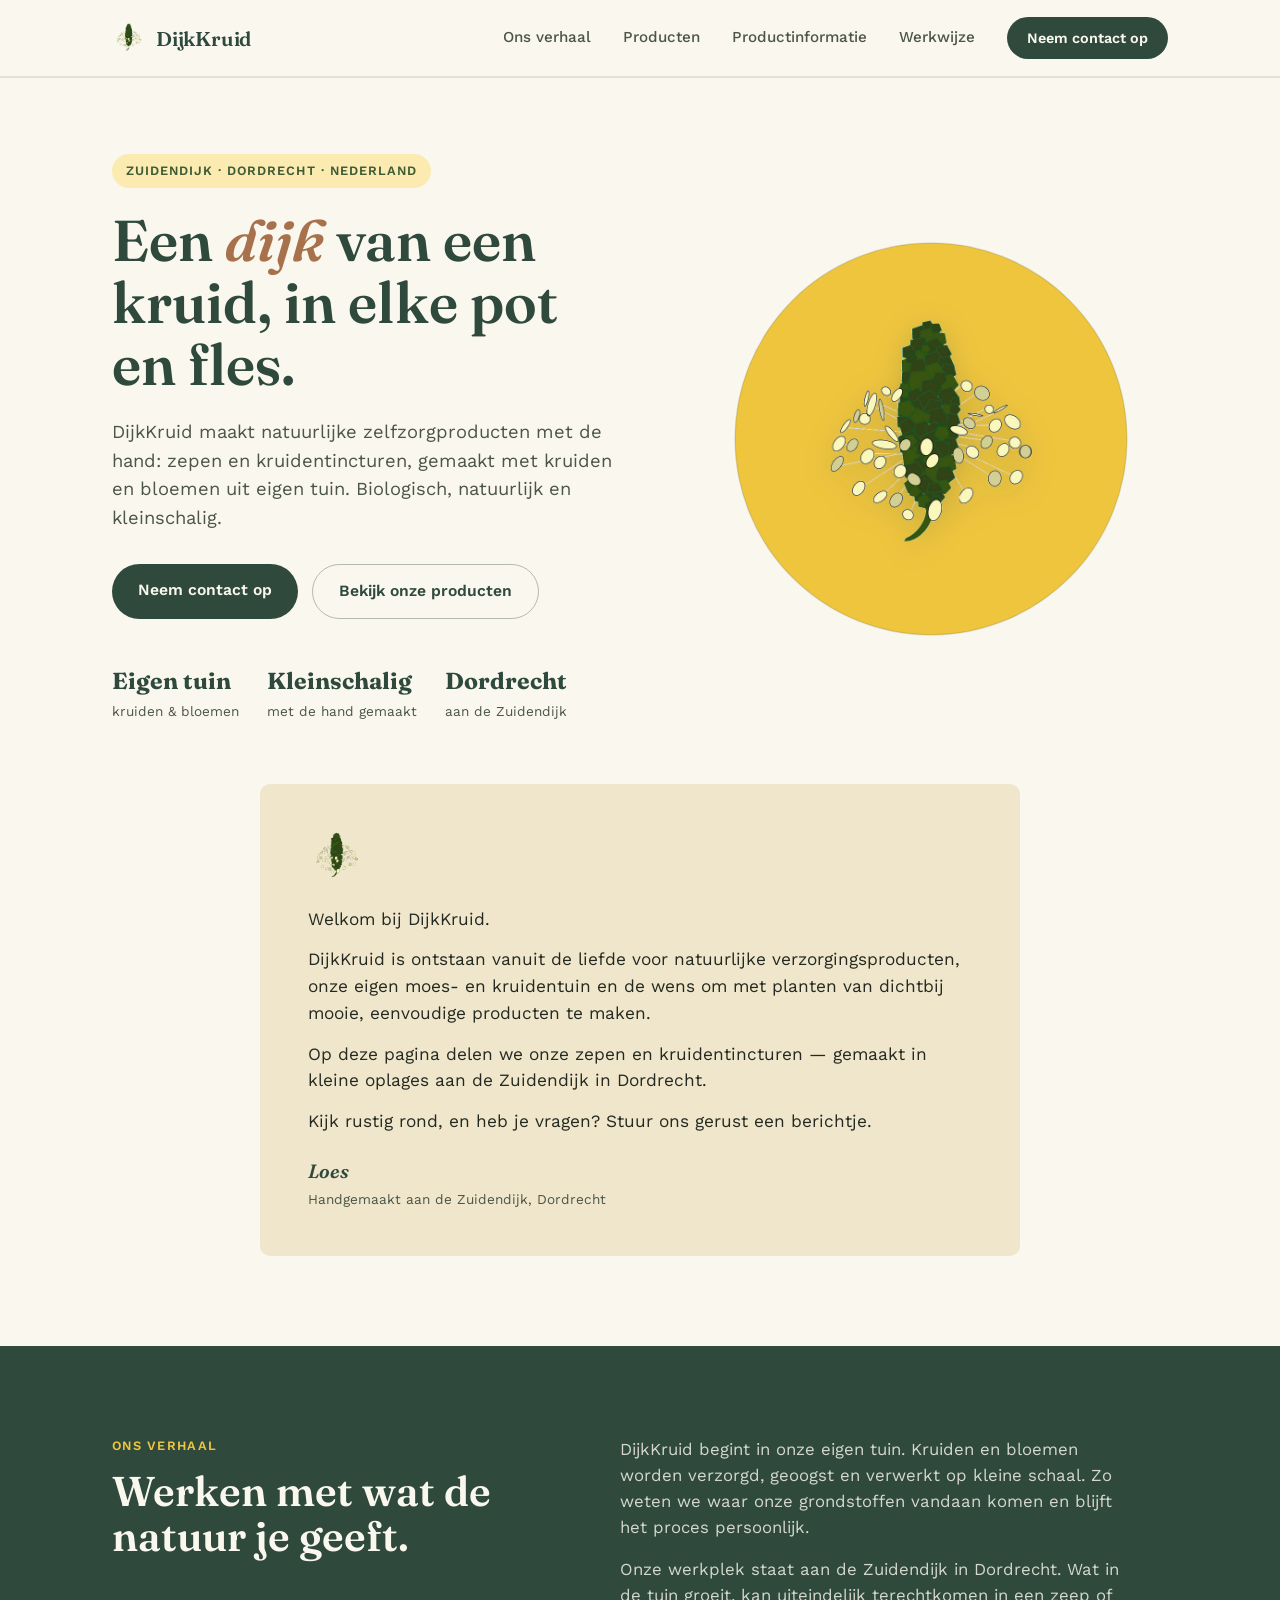
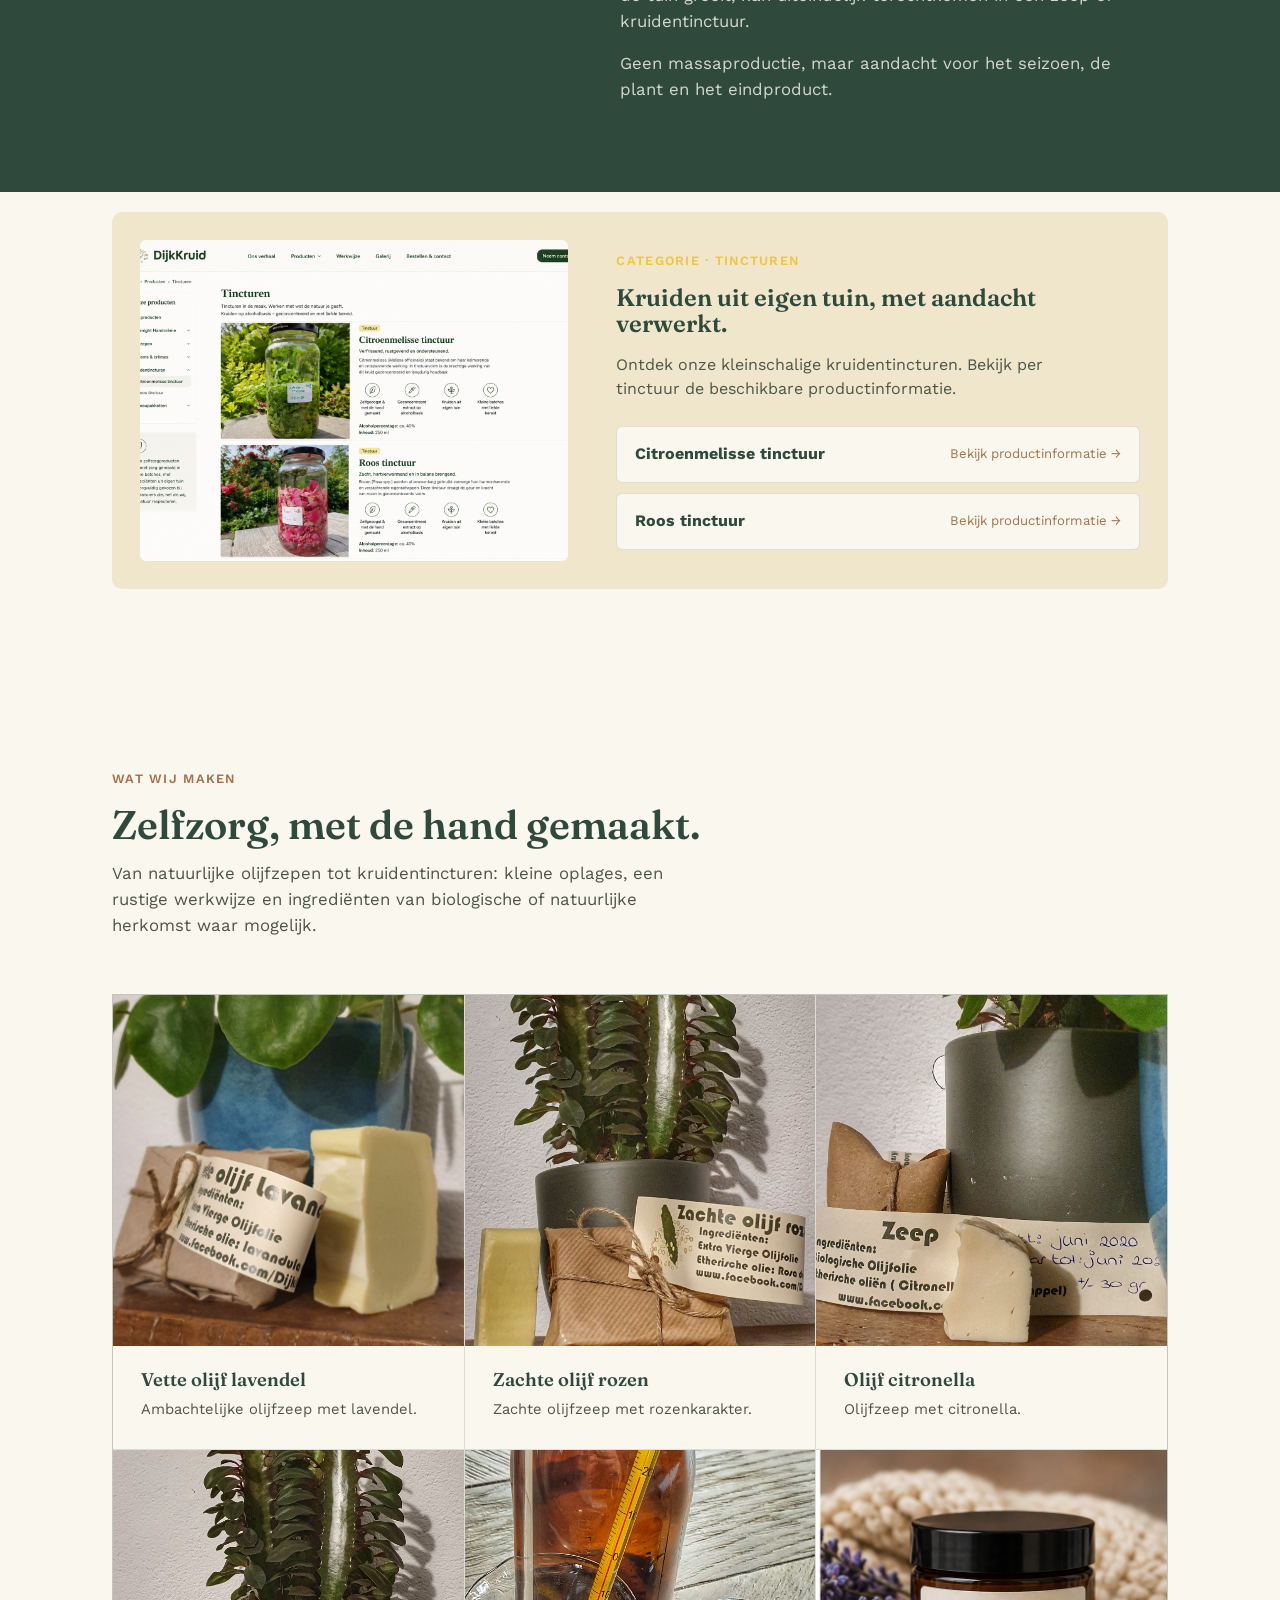
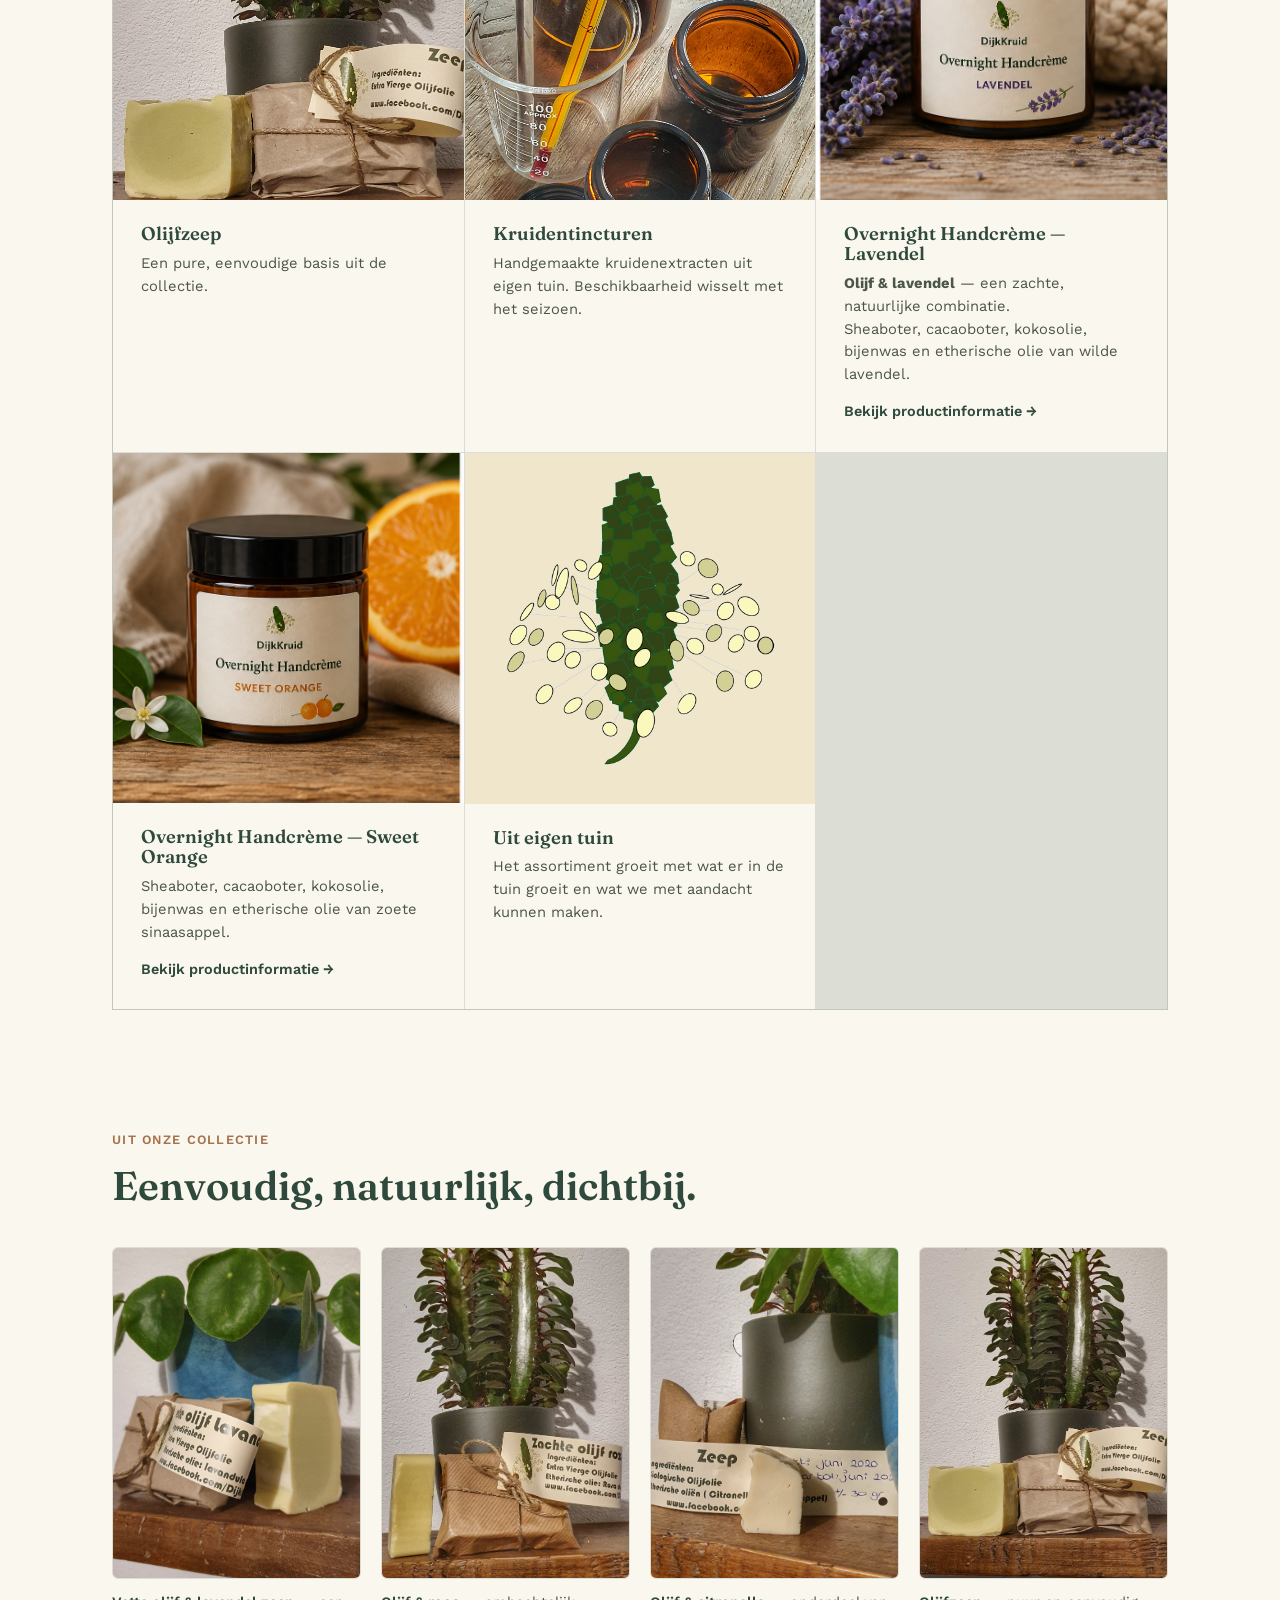
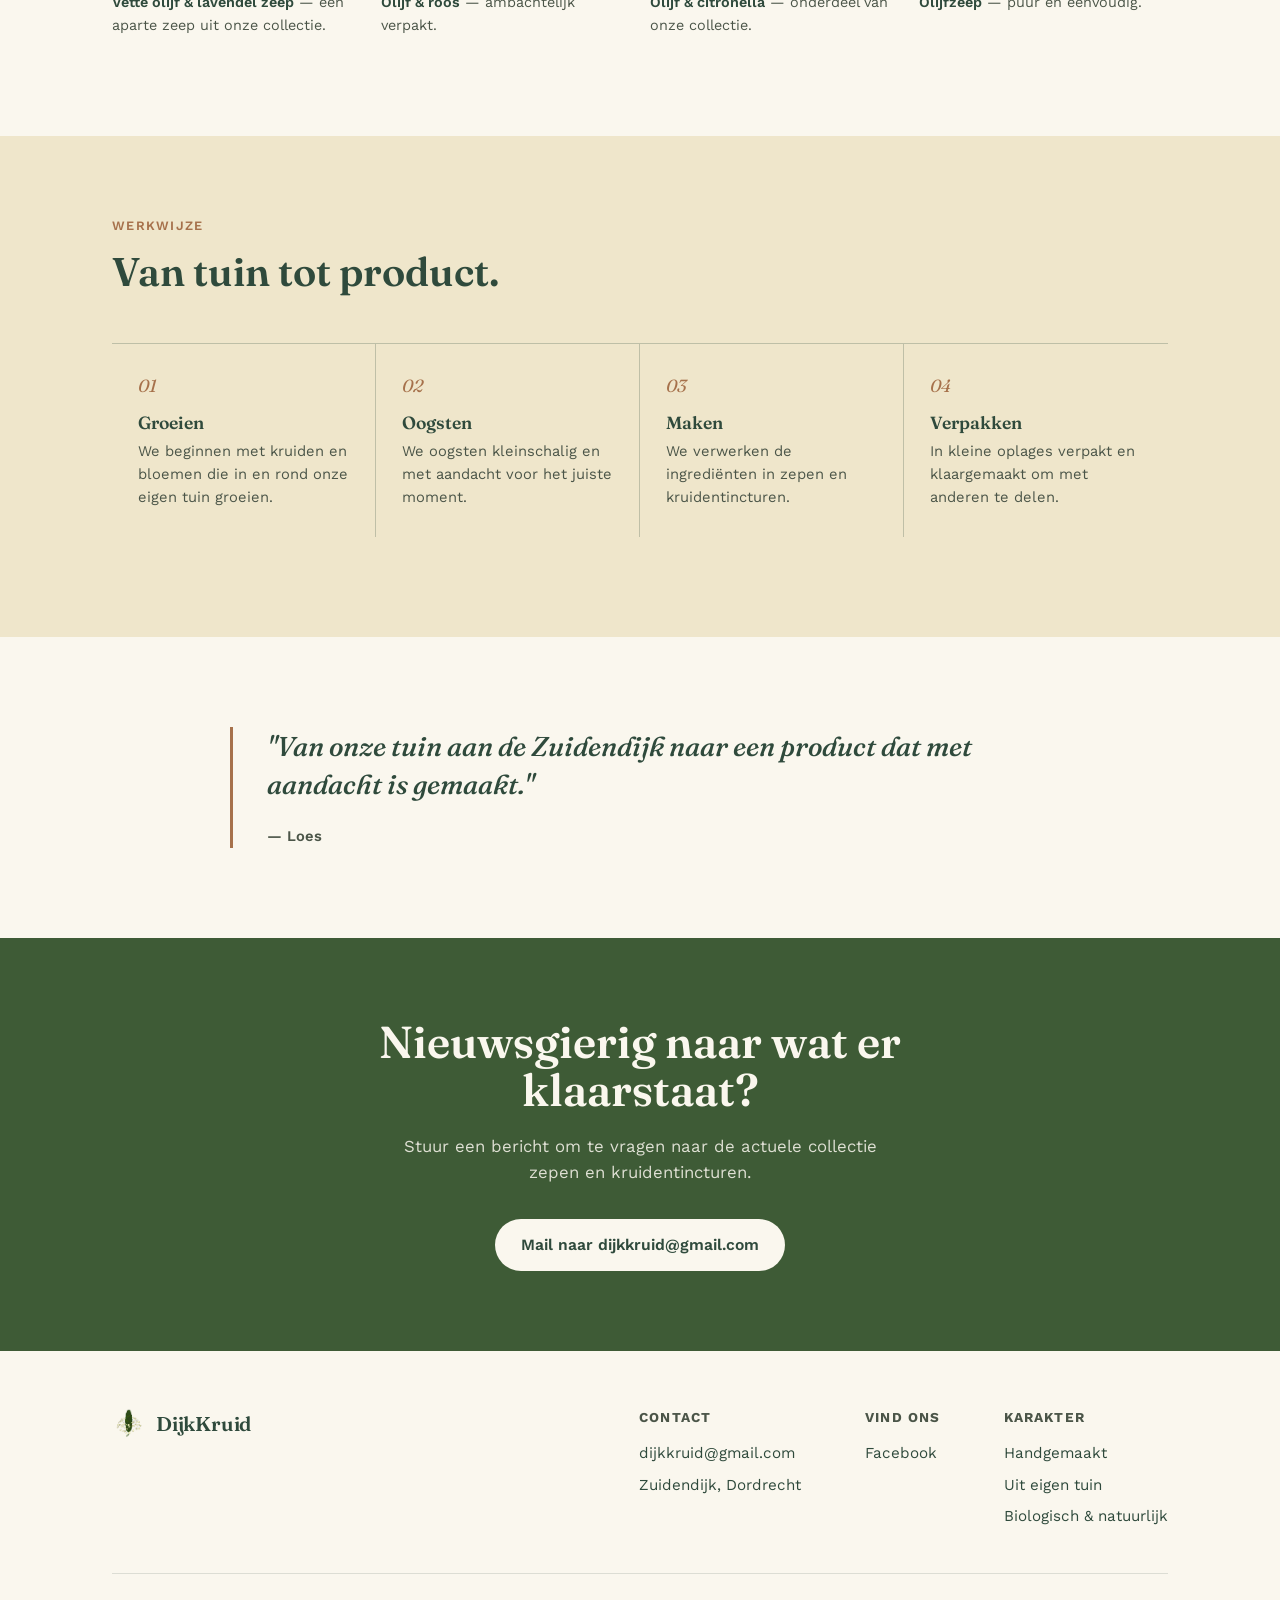
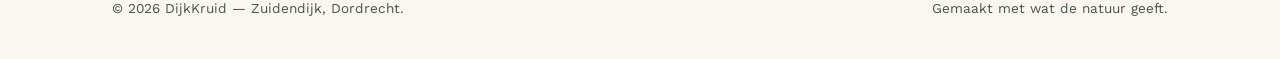
==== index.html @ 6d2094ec "Add files via upload" ====
<!DOCTYPE html>
<html lang="nl">
<head>
<meta charset="UTF-8">
<meta name="viewport" content="width=device-width, initial-scale=1.0">
<meta name="description" content="DijkKruid — handgemaakte natuurlijke zelfzorgproducten uit eigen tuin aan de Zuidendijk in Dordrecht.">
<title>DijkKruid — Handgemaakte natuurlijke zelfzorgproducten</title>
<link rel="preconnect" href="https://fonts.googleapis.com">
<link rel="preconnect" href="https://fonts.gstatic.com" crossorigin>
<link href="https://fonts.googleapis.com/css2?family=Fraunces:ital,opsz,wght@0,9..144,400;0,9..144,600;1,9..144,500;1,9..144,600&family=Work+Sans:wght@400;500;600;700&display=swap" rel="stylesheet">
<style>
:root{--linen:#FAF7EE;--dike:#2F4A3C;--leaf:#6B8552;--leaf-dark:#3E5B36;--clay:#A6714B;--straw:#EFE6CB;--sun:#EFC53E;--sun-soft:#FBEBB0;--ink:#232920;--ink-soft:#4B5548;}
*{box-sizing:border-box;margin:0;padding:0}html{scroll-behavior:smooth}body{background:var(--linen);color:var(--ink);font-family:'Work Sans',sans-serif;line-height:1.55;overflow-x:hidden}
h1,h2,h3,.display{font-family:'Fraunces',serif;font-weight:600;color:var(--dike);line-height:1.08}a{color:inherit}img{display:block;max-width:100%}
.wrap{max-width:1120px;margin:0 auto;padding:0 32px}@media(max-width:640px){.wrap{padding:0 20px}}
header{position:sticky;top:0;z-index:50;background:rgba(250,247,238,.92);backdrop-filter:blur(8px);border-bottom:1px solid rgba(47,74,60,.12)}
nav.wrap{display:flex;align-items:center;justify-content:space-between;height:76px}
.logo{font-family:'Fraunces',serif;font-weight:600;font-size:1.25rem;color:var(--dike);letter-spacing:-.01em;display:flex;align-items:center;gap:10px;text-decoration:none}
.logo img{width:34px;height:34px;object-fit:contain}.nav-links{display:flex;align-items:center;gap:32px}.nav-links ul{list-style:none;display:flex;gap:32px;font-size:.95rem;font-weight:500}.nav-links ul a{text-decoration:none;color:var(--ink-soft)}.nav-links ul a:hover{color:var(--dike)}
.nav-cta{background:var(--dike);color:var(--linen);padding:10px 20px;border-radius:100px;font-size:.9rem;font-weight:600;text-decoration:none;white-space:nowrap}
.menu-btn{display:none;background:none;border:none;cursor:pointer;width:40px;height:40px;align-items:center;justify-content:center;color:var(--dike)}
.menu-btn svg{width:24px;height:24px}.mobile-menu{max-height:0;overflow:hidden;background:var(--linen);border-bottom:1px solid rgba(47,74,60,.12);transition:max-height .25s ease}.mobile-menu.open{max-height:320px}.mobile-menu ul{list-style:none;display:flex;flex-direction:column;padding:8px 20px 24px;gap:4px}.mobile-menu a{display:block;padding:12px 4px;text-decoration:none;color:var(--ink-soft);font-weight:500;border-bottom:1px solid rgba(47,74,60,.08)}
.hero{padding:76px 0 40px}.hero-grid{display:grid;grid-template-columns:1.05fr .95fr;gap:56px;align-items:center}
.eyebrow{display:inline-flex;align-items:center;gap:8px;font-size:.8rem;font-weight:600;letter-spacing:.08em;text-transform:uppercase;color:var(--leaf-dark);background:var(--sun-soft);padding:7px 14px;border-radius:100px;margin-bottom:22px}
.eyebrow svg{width:14px;height:14px}h1.display{font-size:clamp(2.5rem,5vw,3.6rem);max-width:12.5ch}h1.display em{font-style:italic;color:var(--clay)}
.hero p.lede{margin-top:22px;font-size:1.15rem;color:var(--ink-soft);max-width:48ch}.hero-ctas{margin-top:32px;display:flex;gap:14px;flex-wrap:wrap}
.btn{display:inline-block;padding:14px 26px;border-radius:100px;font-weight:600;font-size:.98rem;text-decoration:none}.btn-primary{background:var(--dike);color:var(--linen)}.btn-ghost{background:transparent;color:var(--dike);border:1.5px solid rgba(47,74,60,.35)}
.hero-stats{display:flex;gap:28px;margin-top:44px;flex-wrap:wrap}.stat b{display:block;font-family:'Fraunces',serif;font-size:1.45rem;color:var(--dike)}.stat span{font-size:.85rem;color:var(--ink-soft)}
.mark-badge-wrap{position:relative;width:100%;max-width:420px;margin:0 auto;aspect-ratio:1/1;display:grid;place-items:center}
.mark-badge{position:absolute;inset:0;width:100%;height:100%;display:block;z-index:1}
.mark-badge-img{position:absolute;top:50%;left:50%;width:68%;height:68%;object-fit:contain;display:block;z-index:2;transform:translate(-50%,-50%);filter:drop-shadow(0 6px 14px rgba(47,74,60,.2));pointer-events:none}
.welcome{padding:20px 0 90px}.welcome-card{max-width:760px;margin:0 auto;background:var(--straw);border-radius:10px;padding:44px 48px;position:relative}.welcome-card .mark{width:58px;height:58px;object-fit:contain;margin-bottom:20px}.welcome-card p{font-size:1.08rem;color:var(--ink);margin-bottom:14px}.welcome-sign{margin-top:22px}.welcome-sign .name{font-family:'Fraunces',serif;font-style:italic;font-weight:600;font-size:1.2rem;color:var(--dike);display:block}.welcome-sign .role{font-size:.85rem;color:var(--ink-soft)}
.story{padding:90px 0;background:var(--dike);color:var(--linen)}.story h2.display{color:var(--linen);font-size:clamp(1.9rem,3.4vw,2.6rem);max-width:16ch}.story-grid{display:grid;grid-template-columns:.9fr 1.1fr;gap:60px;align-items:start}.story p{color:rgba(250,247,238,.82);font-size:1.05rem;max-width:52ch}.story p+p{margin-top:16px}.story-label{font-size:.8rem;letter-spacing:.1em;text-transform:uppercase;font-weight:600;color:var(--sun);margin-bottom:14px;display:block}
.producten{padding:100px 0 60px}.section-head{max-width:60ch;margin-bottom:56px}.section-head .story-label{color:var(--clay)}.section-head h2.display{font-size:clamp(1.9rem,3.4vw,2.5rem)}.section-head p{margin-top:14px;color:var(--ink-soft);font-size:1.05rem}
.product-grid{display:grid;grid-template-columns:repeat(3,1fr);gap:1px;background:rgba(47,74,60,.15);border:1px solid rgba(47,74,60,.15)}.product-card{background:var(--linen);padding:0 0 28px;transition:background .2s}.product-card:hover{background:var(--straw)}.product-photo{aspect-ratio:1/1;overflow:hidden}.product-photo img{width:100%;height:100%;object-fit:cover}.product-copy{padding:24px 28px 0}
 .product-photo{display:block;background:var(--straw)}
.product-photo img{object-fit:cover}
.product-link{display:inline-block;margin-top:14px;font-size:.9rem;font-weight:600;color:var(--dike);text-decoration:none}
.product-link:hover{text-decoration:underline}
.product-card h3{font-size:1.15rem;margin-bottom:8px}.product-card p{font-size:.92rem;color:var(--ink-soft)}
.gallery{padding:60px 0 100px}.gallery-grid{display:grid;grid-template-columns:repeat(4,1fr);gap:20px;margin-top:40px}.gallery-item .frame{aspect-ratio:3/4;overflow:hidden;border-radius:6px;border:1px solid rgba(47,74,60,.15)}.gallery-item img{width:100%;height:100%;object-fit:cover}.gallery-item .cap{margin-top:12px;font-size:.9rem;color:var(--ink-soft)}.gallery-item .cap b{color:var(--dike);font-weight:600}
.process{padding:80px 0 100px;background:var(--straw)}.process-grid{display:grid;grid-template-columns:repeat(4,1fr);gap:0;margin-top:50px;border-top:1.5px solid rgba(47,74,60,.25)}.step{padding:28px 26px 0;border-right:1.5px solid rgba(47,74,60,.25)}.step:last-child{border-right:none}.step .num{font-family:'Fraunces',serif;font-style:italic;color:var(--clay);font-size:1.1rem;margin-bottom:14px;display:block}.step h3{font-size:1.1rem;margin-bottom:8px}.step p{font-size:.92rem;color:var(--ink-soft);padding-bottom:28px}
.quote-section{padding:90px 0}.quote-box{max-width:820px;margin:0 auto;border-left:3px solid var(--clay);padding-left:34px}.quote-box p{font-family:'Fraunces',serif;font-style:italic;font-weight:500;font-size:clamp(1.3rem,2.4vw,1.7rem);color:var(--dike);line-height:1.4}.quote-attr{margin-top:22px;font-size:.92rem;color:var(--ink-soft);font-weight:600}
.cta-band{background:var(--leaf-dark);color:var(--linen);padding:80px 0;text-align:center}.cta-band h2.display{color:var(--linen);font-size:clamp(2rem,4vw,2.8rem);max-width:18ch;margin:0 auto 18px}.cta-band p{color:rgba(250,247,238,.85);max-width:48ch;margin:0 auto 34px;font-size:1.05rem}.cta-band .btn-primary{background:var(--linen);color:var(--dike)}
footer{padding:56px 0 40px}.footer-grid{display:flex;justify-content:space-between;align-items:flex-start;flex-wrap:wrap;gap:32px;padding-bottom:36px;border-bottom:1px solid rgba(47,74,60,.15)}.footer-cols{display:flex;gap:64px;flex-wrap:wrap}.footer-col h4{font-size:.85rem;text-transform:uppercase;letter-spacing:.08em;color:var(--ink-soft);margin-bottom:14px}.footer-col a,.footer-col p{display:block;font-size:.95rem;color:var(--dike);text-decoration:none;margin-bottom:8px}.footer-bottom{display:flex;justify-content:space-between;padding-top:24px;font-size:.85rem;color:var(--ink-soft);flex-wrap:wrap;gap:10px}
@media(max-width:900px){.hero-grid,.story-grid{grid-template-columns:1fr}.hero-grid{gap:40px}.mark-badge-wrap{max-width:430px}.product-grid{grid-template-columns:repeat(2,1fr)}.gallery-grid{grid-template-columns:repeat(2,1fr)}.process-grid{grid-template-columns:repeat(2,1fr)}.step:nth-child(2){border-right:none}}
@media(max-width:760px){.nav-links{display:none}.menu-btn{display:flex}}
@media(max-width:600px){.hero{padding:54px 0 40px}.hero-stats{gap:20px}.welcome-card{padding:34px 26px}.product-grid,.gallery-grid,.process-grid{grid-template-columns:1fr}.product-photo{aspect-ratio:4/3}.step{border-right:none!important;border-bottom:1px solid rgba(47,74,60,.18)}.step:last-child{border-bottom:none}.footer-cols{gap:28px}.footer-grid{flex-direction:column}.wrap{padding:0 20px}}
@media(prefers-reduced-motion:reduce){*{scroll-behavior:auto!important;transition:none!important}}

.product-card-link{display:block;color:inherit;text-decoration:none}
.product-card-link .product-card{height:100%}
.product-card-link:focus-visible{outline:3px solid var(--sun);outline-offset:3px}
</style>

<style>
.tincturen-index{padding:20px 0 80px}
.tincturen-category{display:grid;grid-template-columns:.9fr 1.1fr;gap:48px;align-items:center;background:var(--straw);padding:28px;border-radius:10px}
.tincturen-image{aspect-ratio:4/3;overflow:hidden;border-radius:6px}
.tincturen-image img{width:100%;height:100%;object-fit:cover}
.tincturen-info p{color:var(--ink-soft);margin:16px 0 24px;max-width:48ch}
.tincturen-links{display:grid;gap:10px}
.tinctuur-link{display:flex;justify-content:space-between;gap:20px;align-items:center;padding:15px 18px;background:var(--linen);border:1px solid rgba(47,74,60,.14);border-radius:6px;text-decoration:none;color:var(--dike)}
.tinctuur-link span{font-size:.82rem;color:var(--clay);white-space:nowrap}
.tinctuur-link:hover{background:#fff}
@media(max-width:760px){.tincturen-category{grid-template-columns:1fr;gap:28px}.tinctuur-link{align-items:flex-start;flex-direction:column;gap:4px}.tinctuur-link span{white-space:normal}}
</style>

</head>
<body>
<header>
<nav class="wrap">
<a href="#" class="logo"><img src="images/dijkkruid-logo.png" alt="DijkKruid logo">DijkKruid</a>
<div class="nav-links"><ul><li><a href="#verhaal">Ons verhaal</a></li><li><a href="#producten">Producten</a></li><li><a href="producten.html">Productinformatie</a></li><li><a href="#werkwijze">Werkwijze</a></li></ul><a class="nav-cta" href="#bestellen">Neem contact op</a></div>
<button class="menu-btn" id="menuBtn" aria-expanded="false" aria-controls="mobileMenu" aria-label="Menu openen"><svg viewBox="0 0 24 24" fill="none" stroke="currentColor" stroke-width="2" stroke-linecap="round"><line x1="3" y1="7" x2="21" y2="7"/><line x1="3" y1="12" x2="21" y2="12"/><line x1="3" y1="17" x2="21" y2="17"/></svg></button>
</nav>
<div class="mobile-menu" id="mobileMenu"><ul><li><a href="#verhaal">Ons verhaal</a></li><li><a href="#producten">Producten</a></li><li><a href="#werkwijze">Werkwijze</a></li><li><a class="nav-cta" href="#bestellen">Neem contact op</a></li></ul></div>
</header>

<section class="hero"><div class="wrap hero-grid"><div>
<span class="eyebrow">Zuidendijk · Dordrecht · Nederland</span>
<h1 class="display">Een <em>dijk</em> van een kruid, in elke pot en fles.</h1>
<p class="lede">DijkKruid maakt natuurlijke zelfzorgproducten met de hand: zepen en kruidentincturen, gemaakt met kruiden en bloemen uit eigen tuin. Biologisch, natuurlijk en kleinschalig.</p>
<div class="hero-ctas"><a href="#bestellen" class="btn btn-primary">Neem contact op</a><a href="#producten" class="btn btn-ghost">Bekijk onze producten</a></div>
<div class="hero-stats"><div class="stat"><b>Eigen tuin</b><span>kruiden &amp; bloemen</span></div><div class="stat"><b>Kleinschalig</b><span>met de hand gemaakt</span></div><div class="stat"><b>Dordrecht</b><span>aan de Zuidendijk</span></div></div>
</div><div class="mark-badge-wrap"><svg class="mark-badge" viewBox="0 0 300 300"><circle cx="150" cy="150" r="140" fill="var(--sun)"/><circle cx="150" cy="150" r="140" fill="none" stroke="var(--dike)" stroke-width="1" opacity=".15"/></svg><img src="images/dijkkruid-logo.png" alt="DijkKruid logo" class="mark-badge-img"></div></div></section>

<section class="welcome"><div class="wrap"><div class="welcome-card"><img class="mark" src="images/dijkkruid-logo.png" alt="DijkKruid logo"><p>Welkom bij DijkKruid.</p><p>DijkKruid is ontstaan vanuit de liefde voor natuurlijke verzorgingsproducten, onze eigen moes- en kruidentuin en de wens om met planten van dichtbij mooie, eenvoudige producten te maken.</p><p>Op deze pagina delen we onze zepen en kruidentincturen — gemaakt in kleine oplages aan de Zuidendijk in Dordrecht.</p><p>Kijk rustig rond, en heb je vragen? Stuur ons gerust een berichtje.</p><div class="welcome-sign"><span class="name">Loes</span><span class="role">Handgemaakt aan de Zuidendijk, Dordrecht</span></div></div></div></section>

<section class="story" id="verhaal"><div class="wrap story-grid"><div><span class="story-label">Ons verhaal</span><h2 class="display">Werken met wat de natuur je geeft.</h2></div><div><p>DijkKruid begint in onze eigen tuin. Kruiden en bloemen worden verzorgd, geoogst en verwerkt op kleine schaal. Zo weten we waar onze grondstoffen vandaan komen en blijft het proces persoonlijk.</p><p>Onze werkplek staat aan de Zuidendijk in Dordrecht. Wat in de tuin groeit, kan uiteindelijk terechtkomen in een zeep of kruidentinctuur.</p><p>Geen massaproductie, maar aandacht voor het seizoen, de plant en het eindproduct.</p></div></div></section>


<section class="tincturen-index" id="tincturen">
  <div class="wrap">
    <div class="tincturen-category">
      <div class="tincturen-image">
        <img src="images/tincturen-sfeer.png" alt="DijkKruid tincturen — sfeerbeeld">
      </div>
      <div class="tincturen-info">
        <span class="story-label">Categorie · Tincturen</span>
        <h2 class="display">Kruiden uit eigen tuin, met aandacht verwerkt.</h2>
        <p>Ontdek onze kleinschalige kruidentincturen. Bekijk per tinctuur de beschikbare productinformatie.</p>
        <div class="tincturen-links">
          <a href="producten.html#citroenmelisse-tinctuur" class="tinctuur-link">
            <strong>Citroenmelisse tinctuur</strong><span>Bekijk productinformatie →</span>
          </a>
          <a href="producten.html#roos-tinctuur" class="tinctuur-link">
            <strong>Roos tinctuur</strong><span>Bekijk productinformatie →</span>
          </a>
        </div>
      </div>
    </div>
  </div>
</section>

<section class="producten" id="producten"><div class="wrap"><div class="section-head"><span class="story-label">Wat wij maken</span><h2 class="display">Zelfzorg, met de hand gemaakt.</h2><p>Van natuurlijke olijfzepen tot kruidentincturen: kleine oplages, een rustige werkwijze en ingrediënten van biologische of natuurlijke herkomst waar mogelijk.</p></div>
<div class="product-grid">
<div class="product-card"><a class="product-photo" href="producten.html#olijf-lavendel" aria-label="Bekijk productinformatie Vette olijf & lavendel"><img src="images/olijf-lavendel.jpeg" alt="DijkKruid vette olijf lavendel zeep"></a><div class="product-copy"><h3>Vette olijf lavendel</h3><p>Ambachtelijke olijfzeep met lavendel.</p></div></div>
<div class="product-card"><a class="product-photo" href="producten.html#olijf-roos" aria-label="Bekijk productinformatie Zachte olijf & roos"><img src="images/olijf-rozen.jpeg" alt="DijkKruid zachte olijf rozen zeep"></a><div class="product-copy"><h3>Zachte olijf rozen</h3><p>Zachte olijfzeep met rozenkarakter.</p></div></div>
<div class="product-card"><a class="product-photo" href="producten.html#olijf-citronella" aria-label="Bekijk productinformatie Olijf & citronella"><img src="images/olijf-citronella.jpeg" alt="DijkKruid olijf citronella zeep"></a><div class="product-copy"><h3>Olijf citronella</h3><p>Olijfzeep met citronella.</p></div></div>
<div class="product-card"><a class="product-photo" href="producten.html#pure-olijf" aria-label="Bekijk productinformatie Pure olijfzeep"><img src="images/olijfzeep.jpeg" alt="DijkKruid olijfzeep"></a><div class="product-copy"><h3>Olijfzeep</h3><p>Een pure, eenvoudige basis uit de collectie.</p></div></div>
<div class="product-card"><div class="product-photo"><img src="images/dijkkruid-product.jpeg" alt="DijkKruid handgemaakt product"></div><div class="product-copy"><h3>Kruidentincturen</h3><p>Handgemaakte kruidenextracten uit eigen tuin. Beschikbaarheid wisselt met het seizoen.</p></div></div>
<div class="product-card">
  <a class="product-photo" href="producten.html#lavendel" aria-label="Bekijk Overnight Handcrème Lavendel">
    <img src="images/overnight-handcreme-lavendel.png" alt="Overnight Handcrème Lavendel">
  </a>
  <div class="product-copy">
    <h3>Overnight Handcrème — Lavendel</h3>
    <p><b>Olijf &amp; lavendel</b> — een zachte, natuurlijke combinatie.</p>
    <p>Sheaboter, cacaoboter, kokosolie, bijenwas en etherische olie van wilde lavendel.</p>
    <a class="product-link" href="producten.html#lavendel">Bekijk productinformatie →</a>
  </div>
</div>
<div class="product-card">
  <a class="product-photo" href="producten.html#sweet-orange" aria-label="Bekijk Overnight Handcrème Sweet Orange">
    <img src="images/overnight-handcreme-sweet-orange.png" alt="Productinformatie Overnight Handcrème Sweet Orange">
  </a>
  <div class="product-copy"><h3>Overnight Handcrème — Sweet Orange</h3><p>Sheaboter, cacaoboter, kokosolie, bijenwas en etherische olie van zoete sinaasappel.</p><a class="product-link" href="producten.html#sweet-orange">Bekijk productinformatie →</a></div>
</div>
<div class="product-card"><div class="product-photo"><img src="images/dijkkruid-logo.png" alt="DijkKruid logo"></div><div class="product-copy"><h3>Uit eigen tuin</h3><p>Het assortiment groeit met wat er in de tuin groeit en wat we met aandacht kunnen maken.</p></div></div>
</div></div></section>

<section class="gallery"><div class="wrap"><div class="section-head" style="margin-bottom:0"><span class="story-label">Uit onze collectie</span><h2 class="display">Eenvoudig, natuurlijk, dichtbij.</h2></div><div class="gallery-grid">
<div class="gallery-item"><div class="frame"><img src="images/olijf-lavendel.jpeg" alt="Vette olijf lavendel zeep"></div><p class="cap"><b>Vette olijf &amp; lavendel zeep</b> — een aparte zeep uit onze collectie.</p></div>
<div class="gallery-item"><div class="frame"><img src="images/olijf-rozen.jpeg" alt="Rozen olijfzeep"></div><p class="cap"><b>Olijf &amp; roos</b> — ambachtelijk verpakt.</p></div>
<div class="gallery-item"><div class="frame"><img src="images/olijf-citronella.jpeg" alt="Citronella olijfzeep"></div><p class="cap"><b>Olijf &amp; citronella</b> — onderdeel van onze collectie.</p></div>
<div class="gallery-item"><div class="frame"><img src="images/olijfzeep.jpeg" alt="Pure olijfzeep"></div><p class="cap"><b>Olijfzeep</b> — puur en eenvoudig.</p></div>
</div></div></section>

<section class="process" id="werkwijze"><div class="wrap"><div class="section-head" style="margin-bottom:0"><span class="story-label">Werkwijze</span><h2 class="display">Van tuin tot product.</h2></div><div class="process-grid">
<div class="step"><span class="num">01</span><h3>Groeien</h3><p>We beginnen met kruiden en bloemen die in en rond onze eigen tuin groeien.</p></div>
<div class="step"><span class="num">02</span><h3>Oogsten</h3><p>We oogsten kleinschalig en met aandacht voor het juiste moment.</p></div>
<div class="step"><span class="num">03</span><h3>Maken</h3><p>We verwerken de ingrediënten in zepen en kruidentincturen.</p></div>
<div class="step"><span class="num">04</span><h3>Verpakken</h3><p>In kleine oplages verpakt en klaargemaakt om met anderen te delen.</p></div>
</div></div></section>

<section class="quote-section"><div class="wrap"><div class="quote-box"><p>"Van onze tuin aan de Zuidendijk naar een product dat met aandacht is gemaakt."</p><div class="quote-attr">— Loes</div></div></div></section>

<section class="cta-band" id="bestellen"><div class="wrap"><h2 class="display">Nieuwsgierig naar wat er klaarstaat?</h2><p>Stuur een bericht om te vragen naar de actuele collectie zepen en kruidentincturen.</p><a href="mailto:dijkkruid@gmail.com" class="btn btn-primary">Mail naar dijkkruid@gmail.com</a></div></section>

<footer><div class="wrap"><div class="footer-grid"><a href="#" class="logo"><img src="images/dijkkruid-logo.png" alt="DijkKruid logo">DijkKruid</a><div class="footer-cols"><div class="footer-col"><h4>Contact</h4><a href="mailto:dijkkruid@gmail.com">dijkkruid@gmail.com</a><p>Zuidendijk, Dordrecht</p></div><div class="footer-col"><h4>Vind ons</h4><a href="https://www.facebook.com/DijkKruid/" target="_blank" rel="noopener">Facebook</a></div><div class="footer-col"><h4>Karakter</h4><p>Handgemaakt</p><p>Uit eigen tuin</p><p>Biologisch &amp; natuurlijk</p></div></div></div><div class="footer-bottom"><span>© 2026 DijkKruid — Zuidendijk, Dordrecht.</span><span>Gemaakt met wat de natuur geeft.</span></div></div></footer>

<script>
const menuBtn=document.getElementById('menuBtn'),mobileMenu=document.getElementById('mobileMenu');
menuBtn.addEventListener('click',()=>{const open=mobileMenu.classList.toggle('open');menuBtn.setAttribute('aria-expanded',String(open));});
mobileMenu.querySelectorAll('a').forEach(a=>a.addEventListener('click',()=>{mobileMenu.classList.remove('open');menuBtn.setAttribute('aria-expanded','false');}));
</script>
</body>
</html>
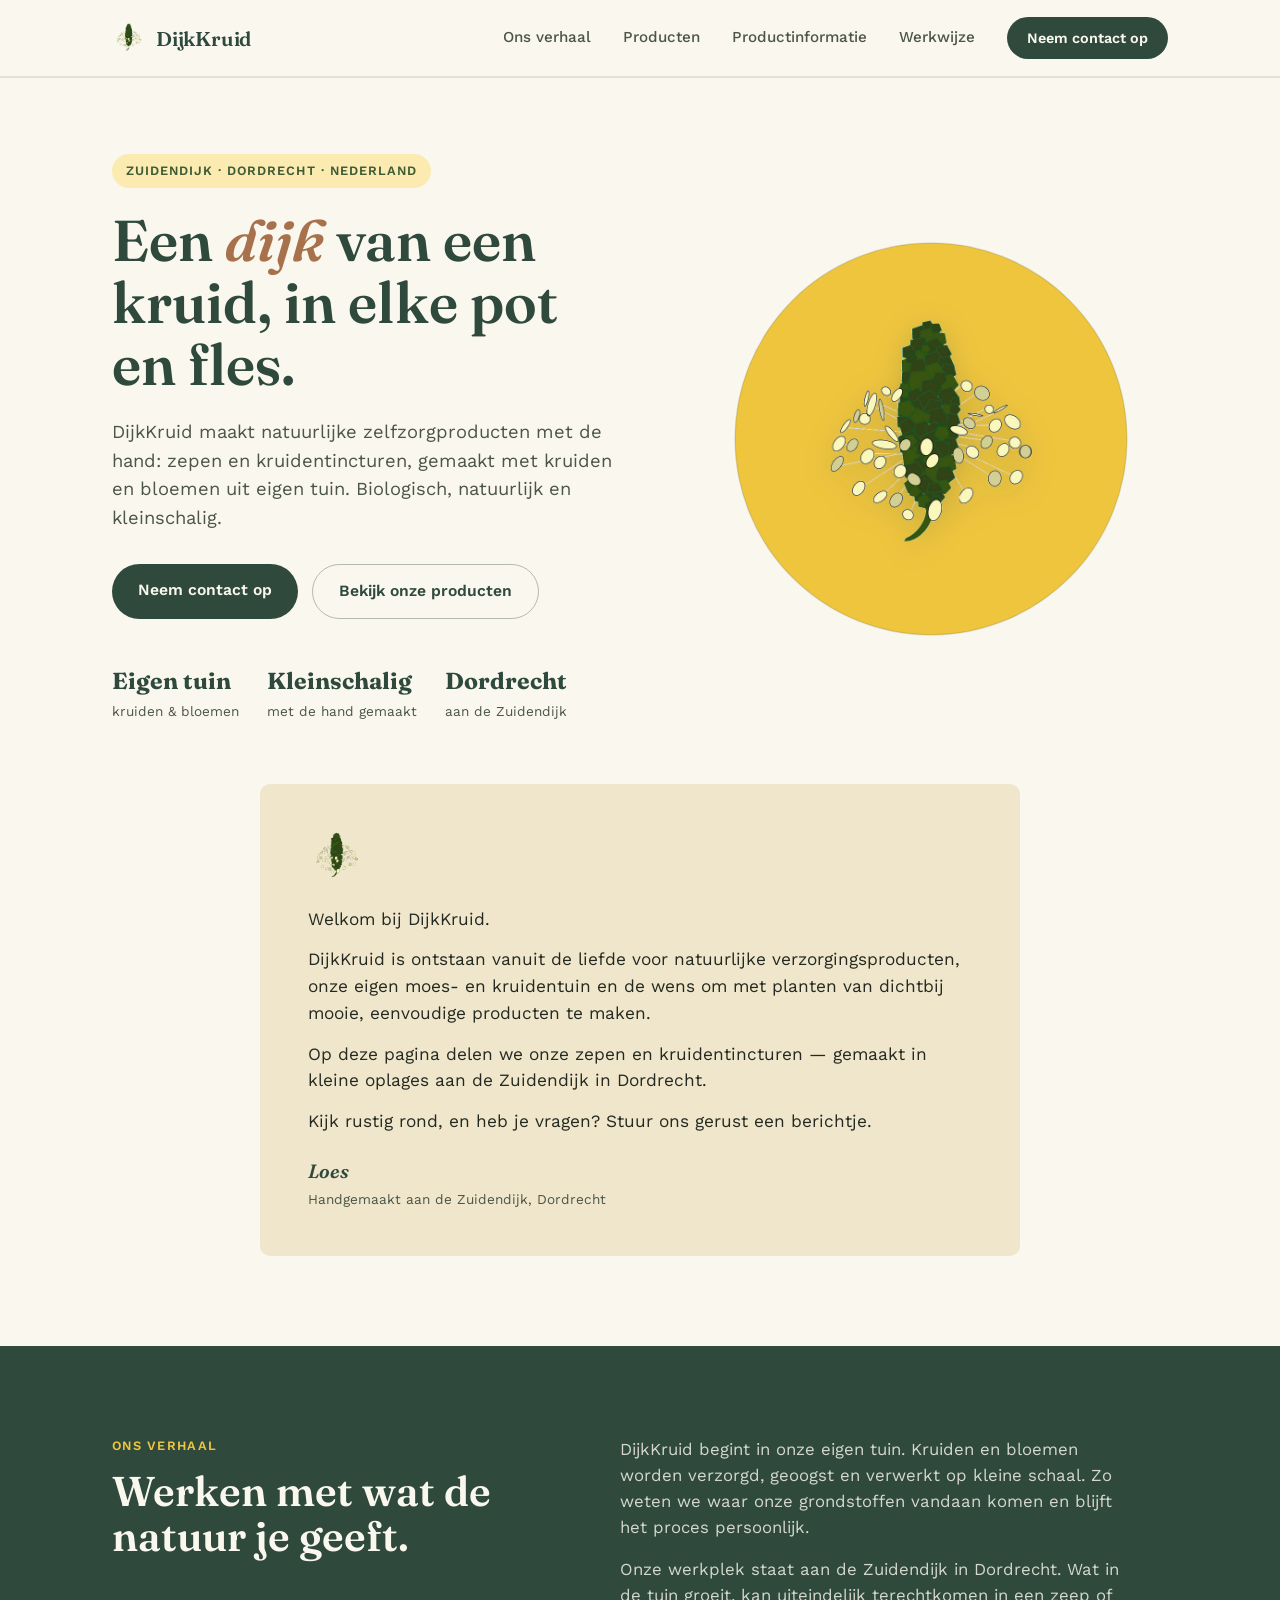
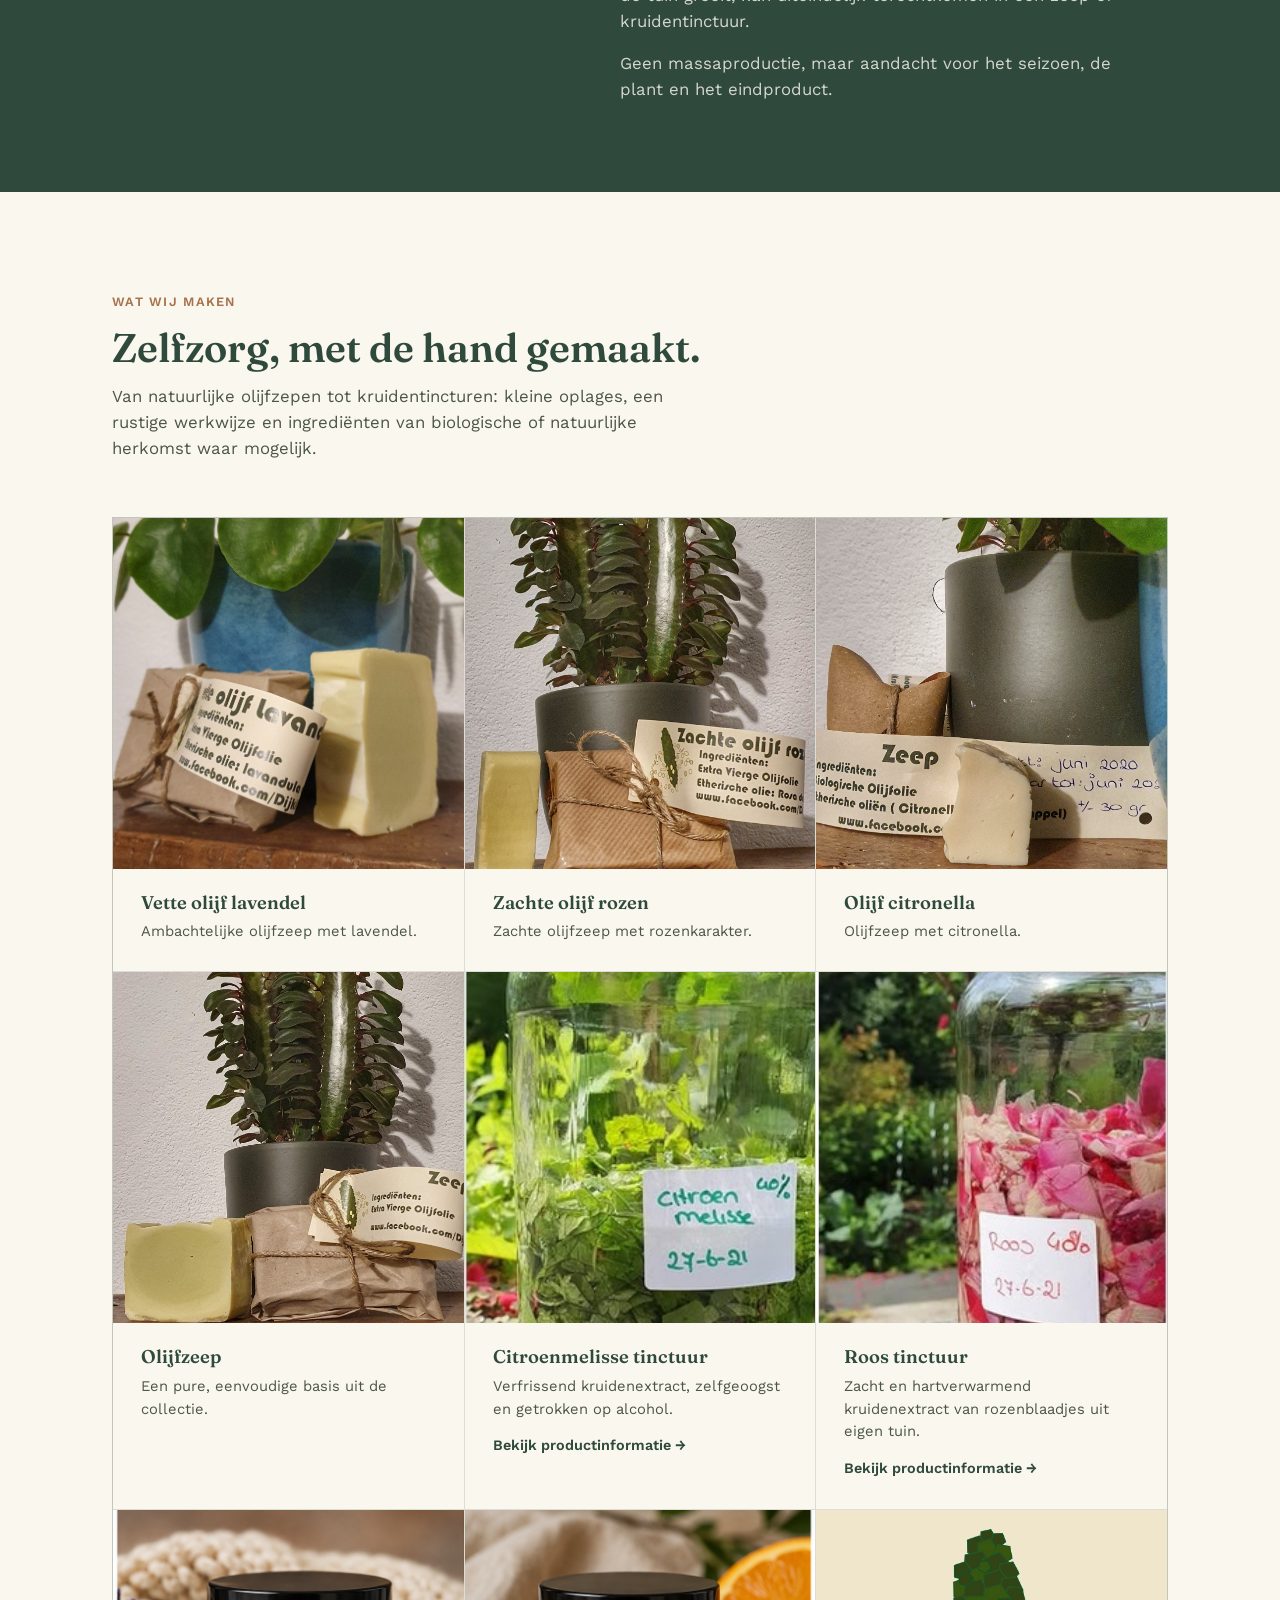
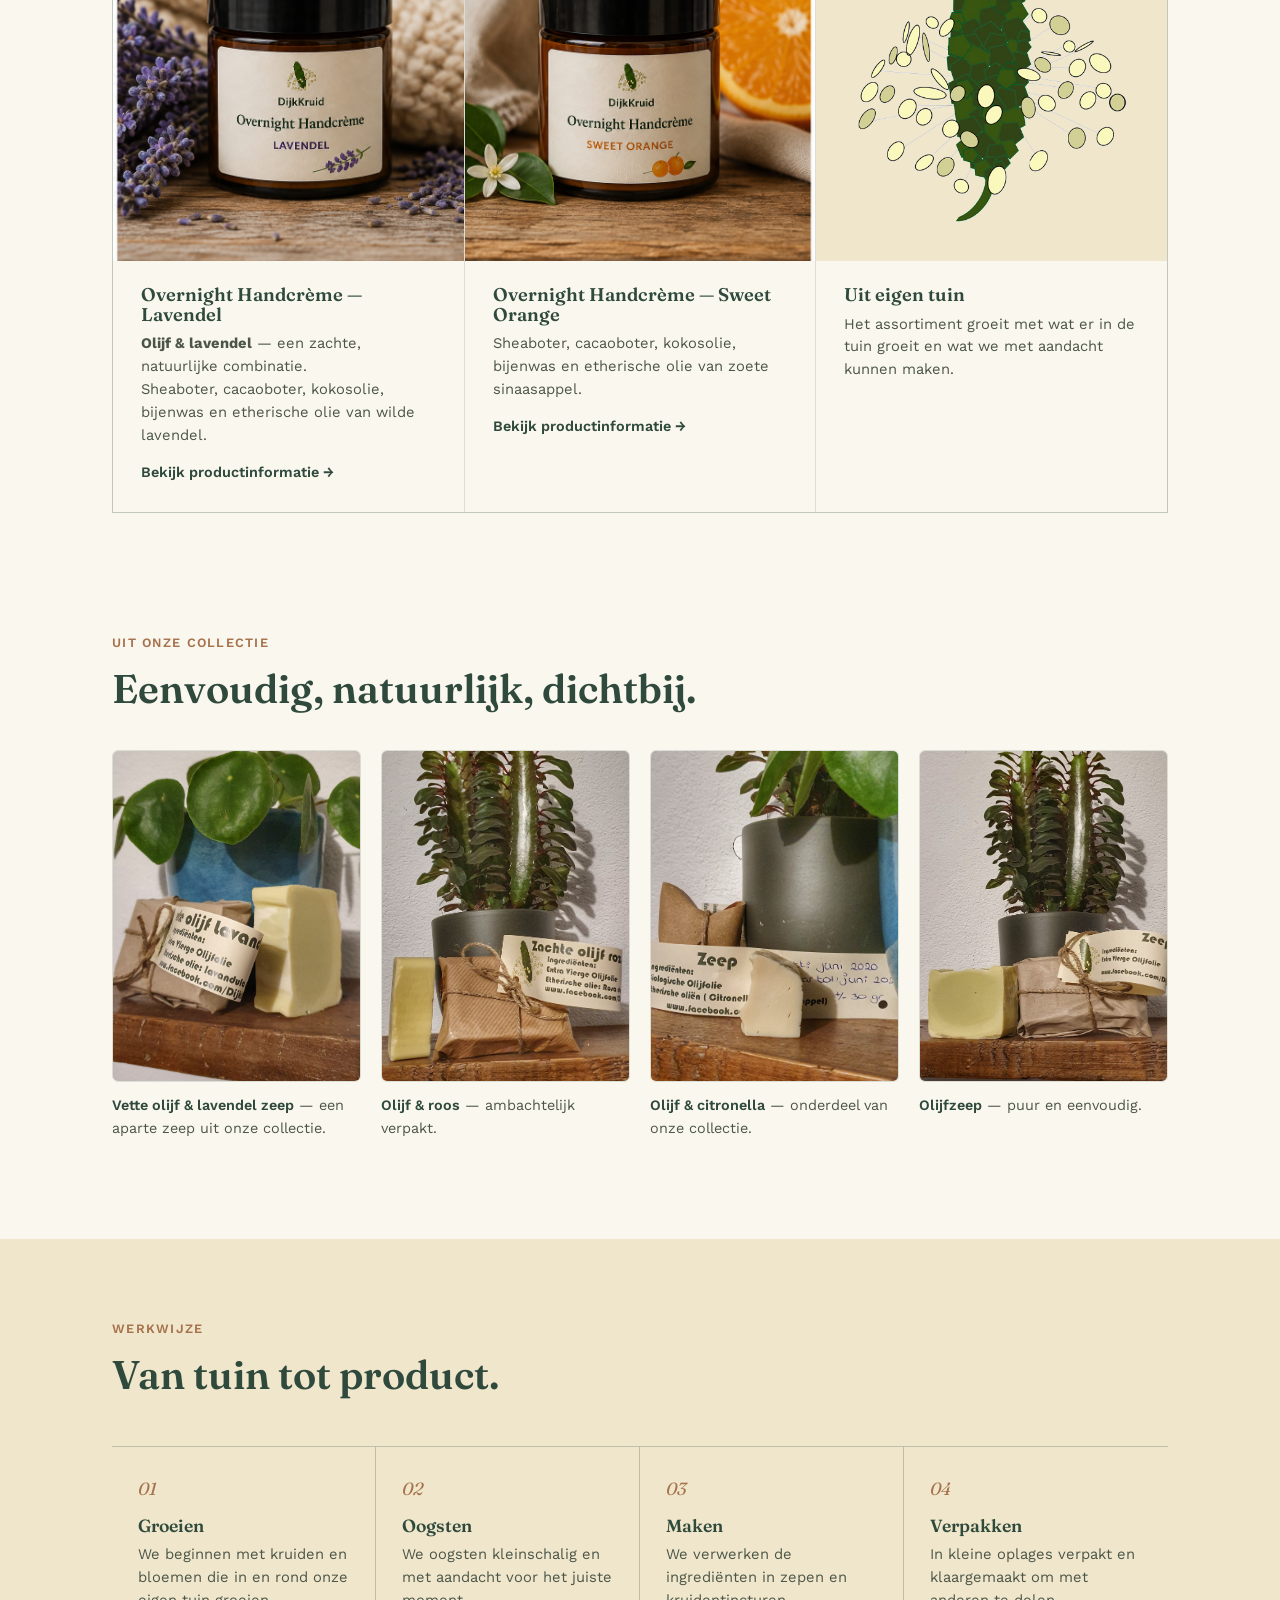
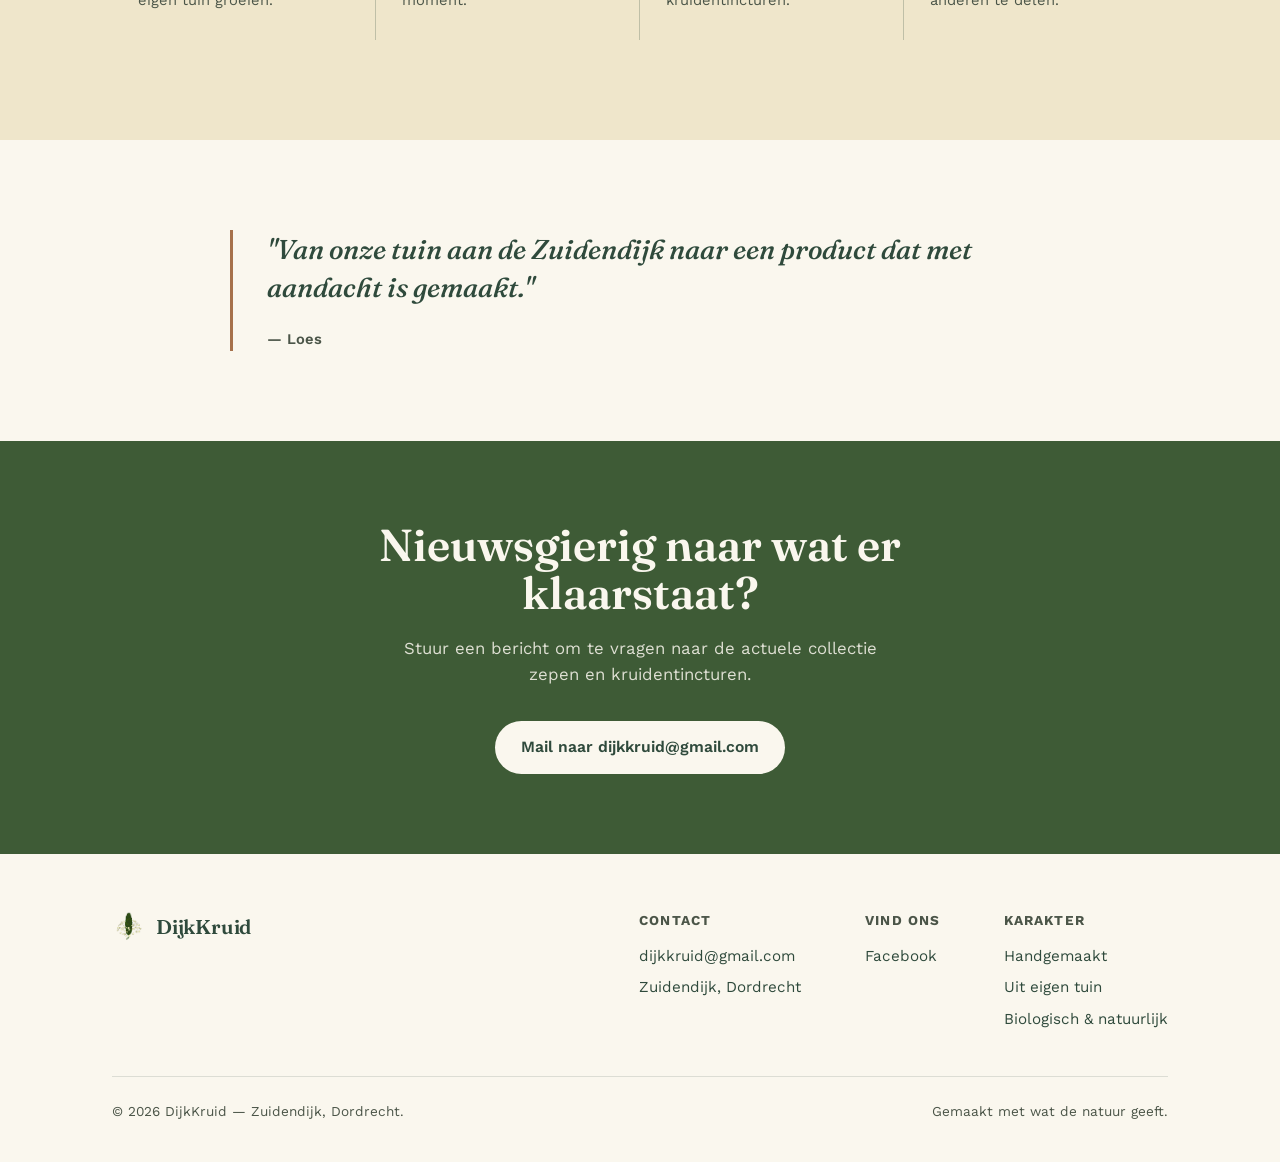
==== commit 35450b91: "Add files via upload" ====
--- a/index.html
+++ b/index.html
@@ -53,19 +53,6 @@
 .product-card-link:focus-visible{outline:3px solid var(--sun);outline-offset:3px}
 </style>
 
-<style>
-.tincturen-index{padding:20px 0 80px}
-.tincturen-category{display:grid;grid-template-columns:.9fr 1.1fr;gap:48px;align-items:center;background:var(--straw);padding:28px;border-radius:10px}
-.tincturen-image{aspect-ratio:4/3;overflow:hidden;border-radius:6px}
-.tincturen-image img{width:100%;height:100%;object-fit:cover}
-.tincturen-info p{color:var(--ink-soft);margin:16px 0 24px;max-width:48ch}
-.tincturen-links{display:grid;gap:10px}
-.tinctuur-link{display:flex;justify-content:space-between;gap:20px;align-items:center;padding:15px 18px;background:var(--linen);border:1px solid rgba(47,74,60,.14);border-radius:6px;text-decoration:none;color:var(--dike)}
-.tinctuur-link span{font-size:.82rem;color:var(--clay);white-space:nowrap}
-.tinctuur-link:hover{background:#fff}
-@media(max-width:760px){.tincturen-category{grid-template-columns:1fr;gap:28px}.tinctuur-link{align-items:flex-start;flex-direction:column;gap:4px}.tinctuur-link span{white-space:normal}}
-</style>
-
 </head>
 <body>
 <header>
@@ -74,7 +61,7 @@
 <div class="nav-links"><ul><li><a href="#verhaal">Ons verhaal</a></li><li><a href="#producten">Producten</a></li><li><a href="producten.html">Productinformatie</a></li><li><a href="#werkwijze">Werkwijze</a></li></ul><a class="nav-cta" href="#bestellen">Neem contact op</a></div>
 <button class="menu-btn" id="menuBtn" aria-expanded="false" aria-controls="mobileMenu" aria-label="Menu openen"><svg viewBox="0 0 24 24" fill="none" stroke="currentColor" stroke-width="2" stroke-linecap="round"><line x1="3" y1="7" x2="21" y2="7"/><line x1="3" y1="12" x2="21" y2="12"/><line x1="3" y1="17" x2="21" y2="17"/></svg></button>
 </nav>
-<div class="mobile-menu" id="mobileMenu"><ul><li><a href="#verhaal">Ons verhaal</a></li><li><a href="#producten">Producten</a></li><li><a href="#werkwijze">Werkwijze</a></li><li><a class="nav-cta" href="#bestellen">Neem contact op</a></li></ul></div>
+<div class="mobile-menu" id="mobileMenu"><ul><li><a href="#verhaal">Ons verhaal</a></li><li><a href="#producten">Producten</a></li><li><a href="producten.html">Productinformatie</a></li><li><a href="#werkwijze">Werkwijze</a></li><li><a class="nav-cta" href="#bestellen">Neem contact op</a></li></ul></div>
 </header>
 
 <section class="hero"><div class="wrap hero-grid"><div>
@@ -90,36 +77,14 @@
 <section class="story" id="verhaal"><div class="wrap story-grid"><div><span class="story-label">Ons verhaal</span><h2 class="display">Werken met wat de natuur je geeft.</h2></div><div><p>DijkKruid begint in onze eigen tuin. Kruiden en bloemen worden verzorgd, geoogst en verwerkt op kleine schaal. Zo weten we waar onze grondstoffen vandaan komen en blijft het proces persoonlijk.</p><p>Onze werkplek staat aan de Zuidendijk in Dordrecht. Wat in de tuin groeit, kan uiteindelijk terechtkomen in een zeep of kruidentinctuur.</p><p>Geen massaproductie, maar aandacht voor het seizoen, de plant en het eindproduct.</p></div></div></section>
 
 
-<section class="tincturen-index" id="tincturen">
-  <div class="wrap">
-    <div class="tincturen-category">
-      <div class="tincturen-image">
-        <img src="images/tincturen-sfeer.png" alt="DijkKruid tincturen — sfeerbeeld">
-      </div>
-      <div class="tincturen-info">
-        <span class="story-label">Categorie · Tincturen</span>
-        <h2 class="display">Kruiden uit eigen tuin, met aandacht verwerkt.</h2>
-        <p>Ontdek onze kleinschalige kruidentincturen. Bekijk per tinctuur de beschikbare productinformatie.</p>
-        <div class="tincturen-links">
-          <a href="producten.html#citroenmelisse-tinctuur" class="tinctuur-link">
-            <strong>Citroenmelisse tinctuur</strong><span>Bekijk productinformatie →</span>
-          </a>
-          <a href="producten.html#roos-tinctuur" class="tinctuur-link">
-            <strong>Roos tinctuur</strong><span>Bekijk productinformatie →</span>
-          </a>
-        </div>
-      </div>
-    </div>
-  </div>
-</section>
-
 <section class="producten" id="producten"><div class="wrap"><div class="section-head"><span class="story-label">Wat wij maken</span><h2 class="display">Zelfzorg, met de hand gemaakt.</h2><p>Van natuurlijke olijfzepen tot kruidentincturen: kleine oplages, een rustige werkwijze en ingrediënten van biologische of natuurlijke herkomst waar mogelijk.</p></div>
 <div class="product-grid">
 <div class="product-card"><a class="product-photo" href="producten.html#olijf-lavendel" aria-label="Bekijk productinformatie Vette olijf & lavendel"><img src="images/olijf-lavendel.jpeg" alt="DijkKruid vette olijf lavendel zeep"></a><div class="product-copy"><h3>Vette olijf lavendel</h3><p>Ambachtelijke olijfzeep met lavendel.</p></div></div>
 <div class="product-card"><a class="product-photo" href="producten.html#olijf-roos" aria-label="Bekijk productinformatie Zachte olijf & roos"><img src="images/olijf-rozen.jpeg" alt="DijkKruid zachte olijf rozen zeep"></a><div class="product-copy"><h3>Zachte olijf rozen</h3><p>Zachte olijfzeep met rozenkarakter.</p></div></div>
 <div class="product-card"><a class="product-photo" href="producten.html#olijf-citronella" aria-label="Bekijk productinformatie Olijf & citronella"><img src="images/olijf-citronella.jpeg" alt="DijkKruid olijf citronella zeep"></a><div class="product-copy"><h3>Olijf citronella</h3><p>Olijfzeep met citronella.</p></div></div>
 <div class="product-card"><a class="product-photo" href="producten.html#pure-olijf" aria-label="Bekijk productinformatie Pure olijfzeep"><img src="images/olijfzeep.jpeg" alt="DijkKruid olijfzeep"></a><div class="product-copy"><h3>Olijfzeep</h3><p>Een pure, eenvoudige basis uit de collectie.</p></div></div>
-<div class="product-card"><div class="product-photo"><img src="images/dijkkruid-product.jpeg" alt="DijkKruid handgemaakt product"></div><div class="product-copy"><h3>Kruidentincturen</h3><p>Handgemaakte kruidenextracten uit eigen tuin. Beschikbaarheid wisselt met het seizoen.</p></div></div>
+<div class="product-card"><a class="product-photo" href="producten.html#tinctuur-citroenmelisse" aria-label="Bekijk productinformatie Citroenmelisse tinctuur"><img src="images/tinctuur-citroenmelisse.jpg" alt="DijkKruid citroenmelisse tinctuur in een glazen pot"></a><div class="product-copy"><h3>Citroenmelisse tinctuur</h3><p>Verfrissend kruidenextract, zelfgeoogst en getrokken op alcohol.</p><a class="product-link" href="producten.html#tinctuur-citroenmelisse">Bekijk productinformatie →</a></div></div>
+<div class="product-card"><a class="product-photo" href="producten.html#tinctuur-roos" aria-label="Bekijk productinformatie Roos tinctuur"><img src="images/tinctuur-roos.jpg" alt="DijkKruid roos tinctuur in een glazen pot"></a><div class="product-copy"><h3>Roos tinctuur</h3><p>Zacht en hartverwarmend kruidenextract van rozenblaadjes uit eigen tuin.</p><a class="product-link" href="producten.html#tinctuur-roos">Bekijk productinformatie →</a></div></div>
 <div class="product-card">
   <a class="product-photo" href="producten.html#lavendel" aria-label="Bekijk Overnight Handcrème Lavendel">
     <img src="images/overnight-handcreme-lavendel.png" alt="Overnight Handcrème Lavendel">
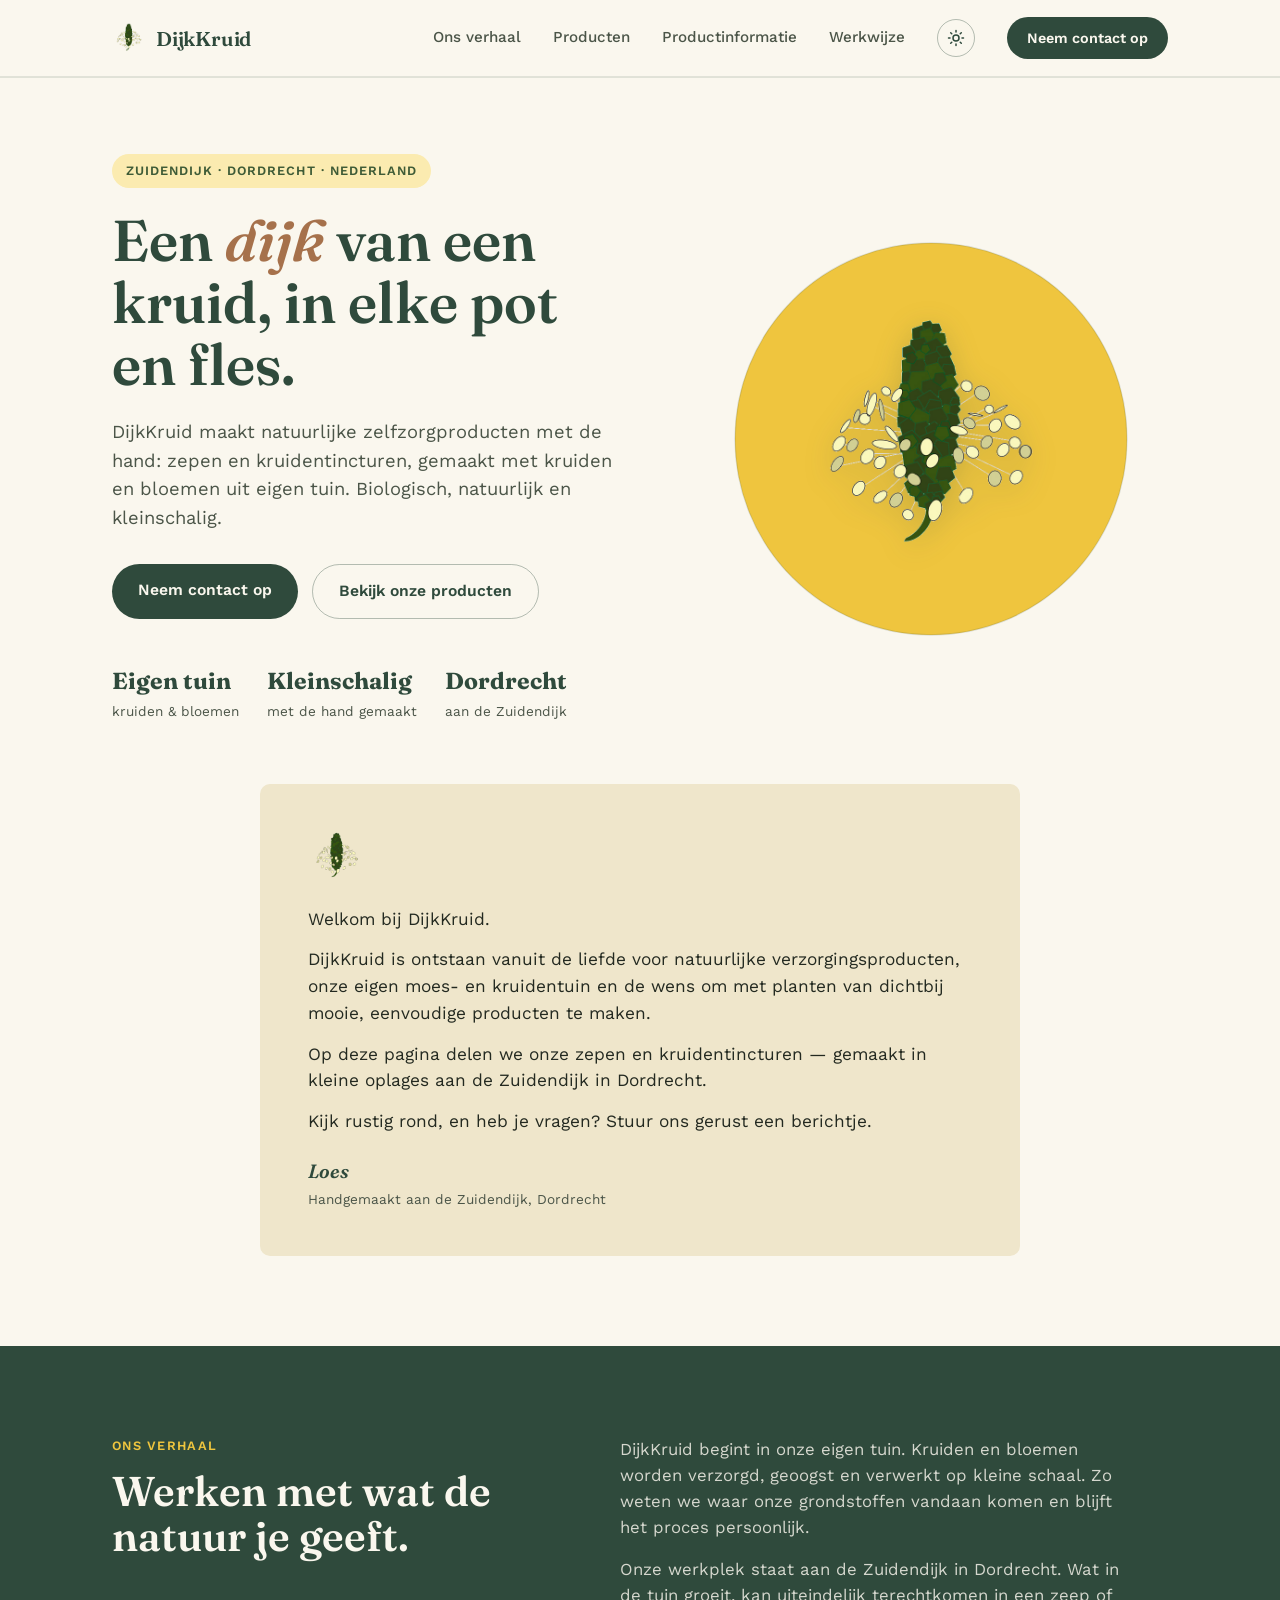
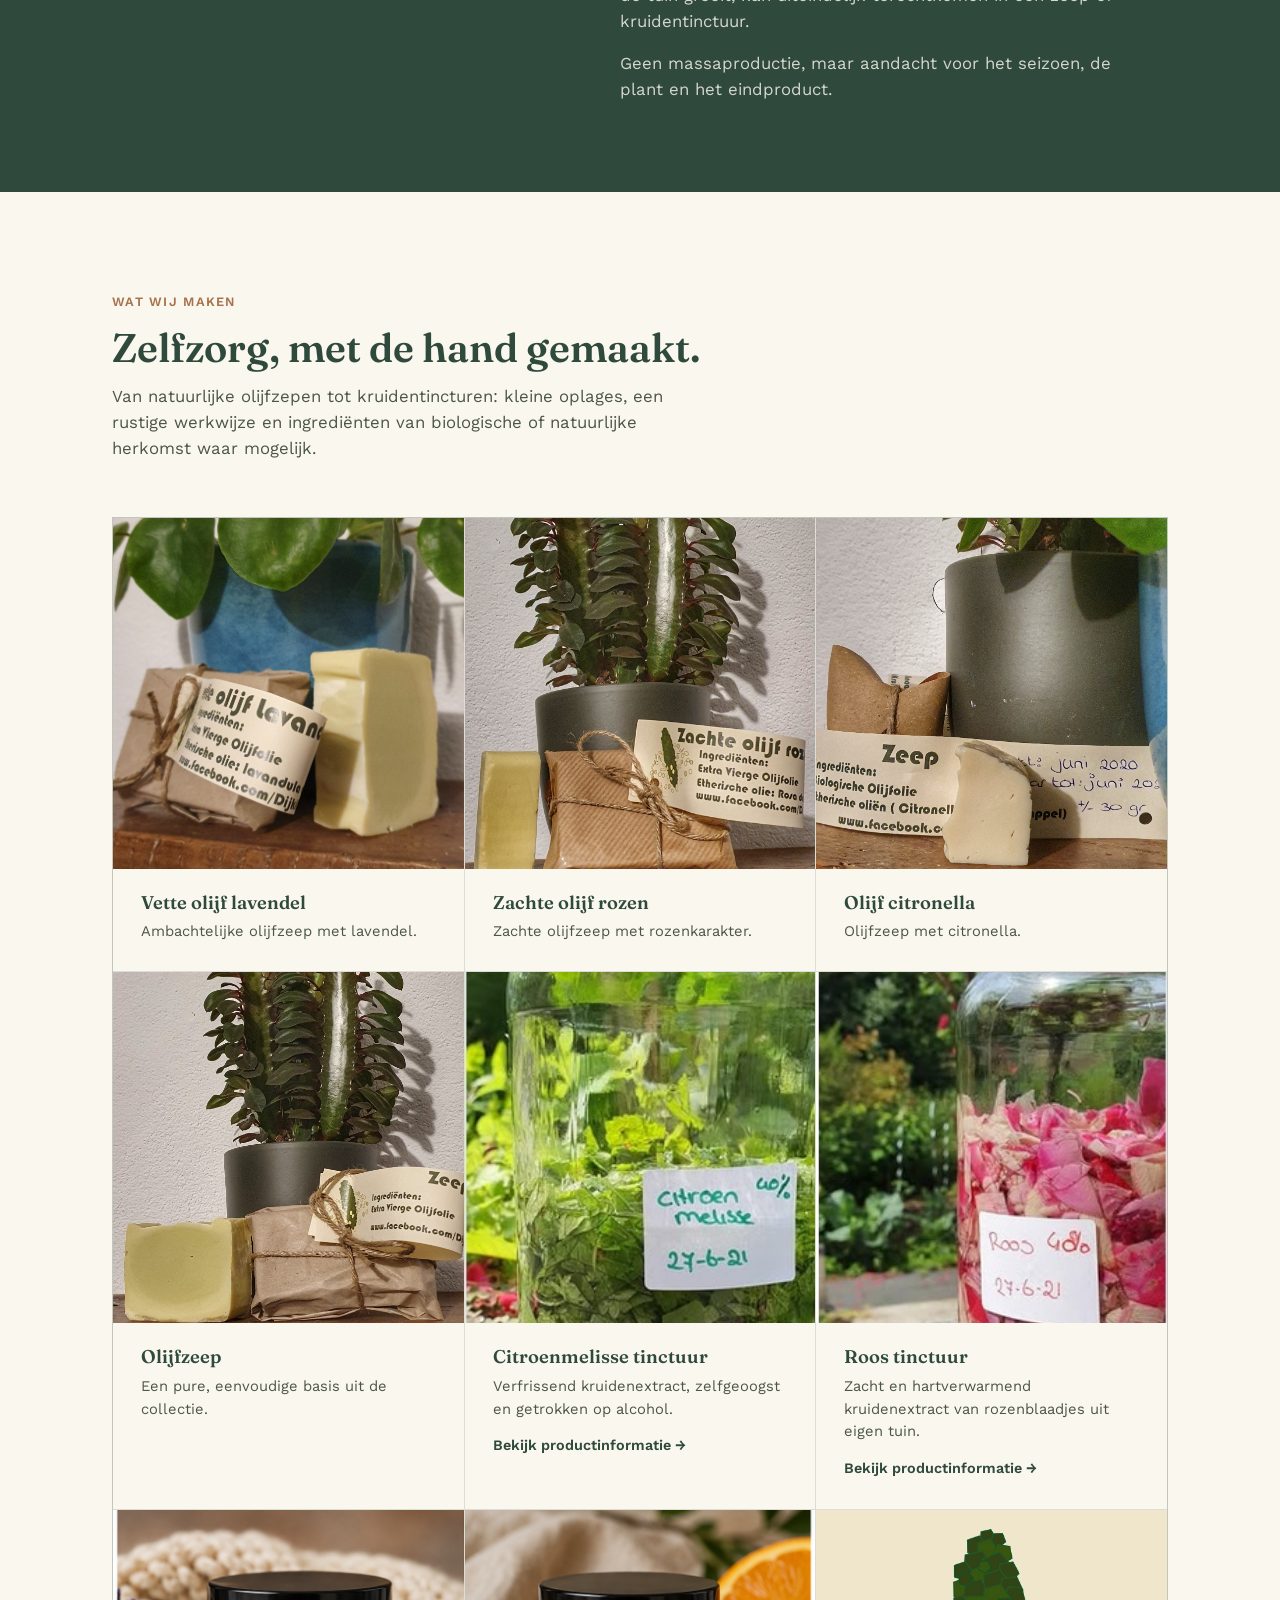
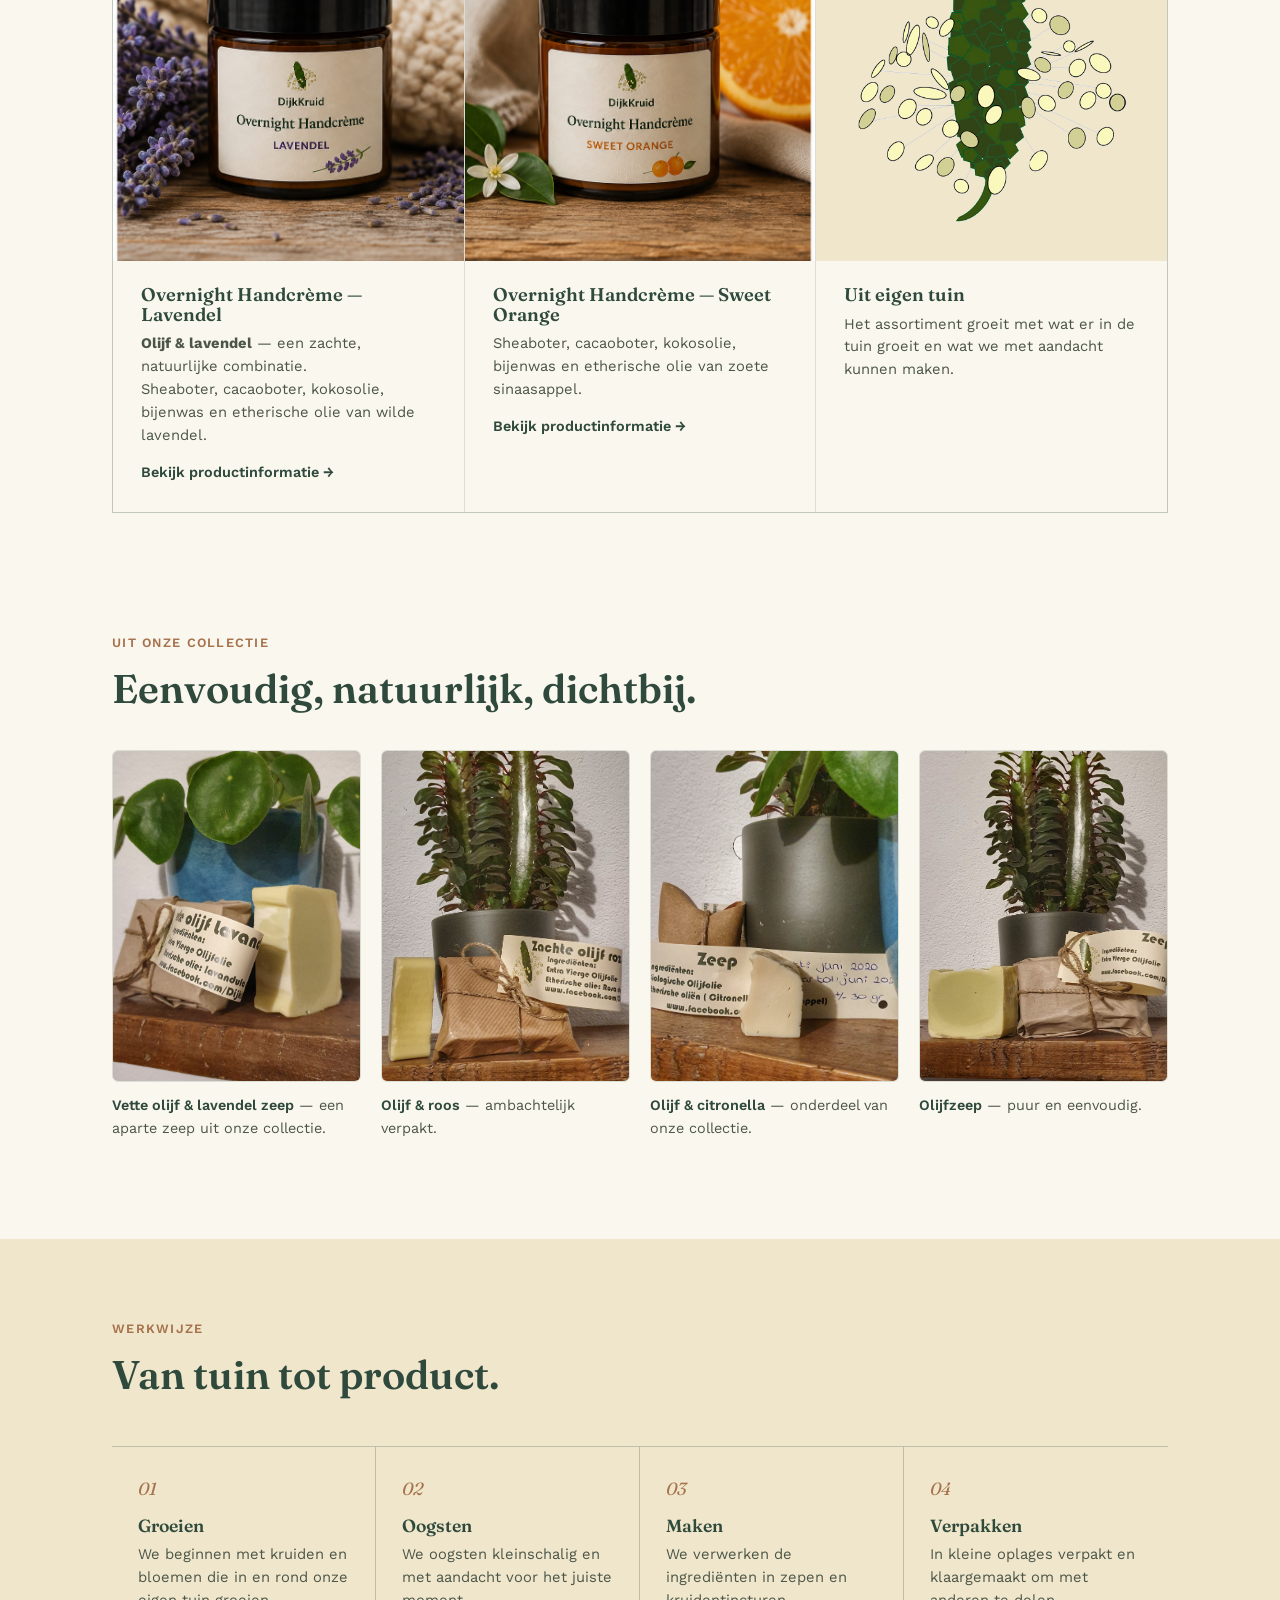
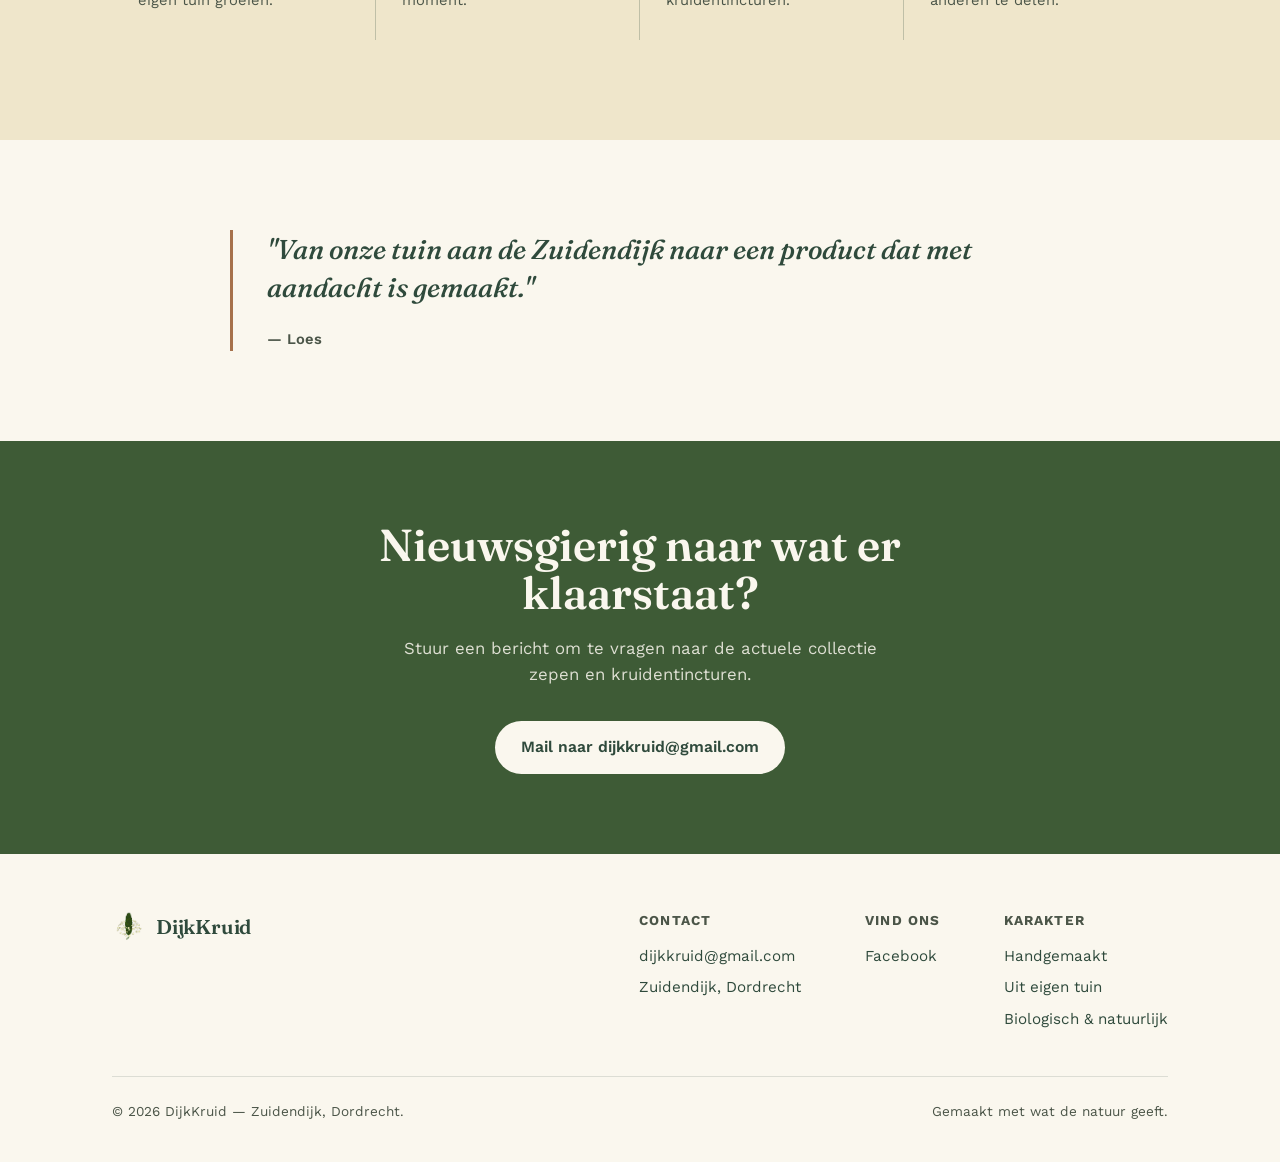
==== commit 41dc30fc: "Add files via upload" ====
--- a/index.html
+++ b/index.html
@@ -4,44 +4,45 @@
 <meta charset="UTF-8">
 <meta name="viewport" content="width=device-width, initial-scale=1.0">
 <meta name="description" content="DijkKruid — handgemaakte natuurlijke zelfzorgproducten uit eigen tuin aan de Zuidendijk in Dordrecht.">
+<script>try{var t=localStorage.getItem('dijkkruid-theme');if(t==='dark'||t==='light')document.documentElement.setAttribute('data-theme',t);}catch(e){}</script>
 <title>DijkKruid — Handgemaakte natuurlijke zelfzorgproducten</title>
 <link rel="preconnect" href="https://fonts.googleapis.com">
 <link rel="preconnect" href="https://fonts.gstatic.com" crossorigin>
 <link href="https://fonts.googleapis.com/css2?family=Fraunces:ital,opsz,wght@0,9..144,400;0,9..144,600;1,9..144,500;1,9..144,600&family=Work+Sans:wght@400;500;600;700&display=swap" rel="stylesheet">
 <style>
-:root{--linen:#FAF7EE;--dike:#2F4A3C;--leaf:#6B8552;--leaf-dark:#3E5B36;--clay:#A6714B;--straw:#EFE6CB;--sun:#EFC53E;--sun-soft:#FBEBB0;--ink:#232920;--ink-soft:#4B5548;}
-*{box-sizing:border-box;margin:0;padding:0}html{scroll-behavior:smooth}body{background:var(--linen);color:var(--ink);font-family:'Work Sans',sans-serif;line-height:1.55;overflow-x:hidden}
-h1,h2,h3,.display{font-family:'Fraunces',serif;font-weight:600;color:var(--dike);line-height:1.08}a{color:inherit}img{display:block;max-width:100%}
+:root{--linen:#FAF7EE;--dike:#2F4A3C;--leaf:#6B8552;--leaf-dark:#3E5B36;--clay:#A6714B;--straw:#EFE6CB;--sun:#EFC53E;--sun-soft:#FBEBB0;--ink:#232920;--ink-soft:#4B5548;--heading:var(--dike);--surface:#ffffff;--on-accent:#FAF7EE;color-scheme:light;}
+*{box-sizing:border-box;margin:0;padding:0}html{scroll-behavior:smooth}body{background:var(--linen);color:var(--ink);font-family:'Work Sans',sans-serif;line-height:1.55;overflow-x:hidden;transition:background .2s ease,color .2s ease}
+h1,h2,h3,.display{font-family:'Fraunces',serif;font-weight:600;color:var(--heading);line-height:1.08}a{color:inherit}img{display:block;max-width:100%}
 .wrap{max-width:1120px;margin:0 auto;padding:0 32px}@media(max-width:640px){.wrap{padding:0 20px}}
 header{position:sticky;top:0;z-index:50;background:rgba(250,247,238,.92);backdrop-filter:blur(8px);border-bottom:1px solid rgba(47,74,60,.12)}
 nav.wrap{display:flex;align-items:center;justify-content:space-between;height:76px}
-.logo{font-family:'Fraunces',serif;font-weight:600;font-size:1.25rem;color:var(--dike);letter-spacing:-.01em;display:flex;align-items:center;gap:10px;text-decoration:none}
-.logo img{width:34px;height:34px;object-fit:contain}.nav-links{display:flex;align-items:center;gap:32px}.nav-links ul{list-style:none;display:flex;gap:32px;font-size:.95rem;font-weight:500}.nav-links ul a{text-decoration:none;color:var(--ink-soft)}.nav-links ul a:hover{color:var(--dike)}
-.nav-cta{background:var(--dike);color:var(--linen);padding:10px 20px;border-radius:100px;font-size:.9rem;font-weight:600;text-decoration:none;white-space:nowrap}
-.menu-btn{display:none;background:none;border:none;cursor:pointer;width:40px;height:40px;align-items:center;justify-content:center;color:var(--dike)}
+.logo{font-family:'Fraunces',serif;font-weight:600;font-size:1.25rem;color:var(--heading);letter-spacing:-.01em;display:flex;align-items:center;gap:10px;text-decoration:none}
+.logo img{width:34px;height:34px;object-fit:contain}.nav-links{display:flex;align-items:center;gap:32px}.nav-links ul{list-style:none;display:flex;gap:32px;font-size:.95rem;font-weight:500}.nav-links ul a{text-decoration:none;color:var(--ink-soft)}.nav-links ul a:hover{color:var(--heading)}
+.nav-cta{background:var(--dike);color:var(--on-accent);padding:10px 20px;border-radius:100px;font-size:.9rem;font-weight:600;text-decoration:none;white-space:nowrap}
+.menu-btn{display:none;background:none;border:none;cursor:pointer;width:40px;height:40px;align-items:center;justify-content:center;color:var(--heading)}
 .menu-btn svg{width:24px;height:24px}.mobile-menu{max-height:0;overflow:hidden;background:var(--linen);border-bottom:1px solid rgba(47,74,60,.12);transition:max-height .25s ease}.mobile-menu.open{max-height:320px}.mobile-menu ul{list-style:none;display:flex;flex-direction:column;padding:8px 20px 24px;gap:4px}.mobile-menu a{display:block;padding:12px 4px;text-decoration:none;color:var(--ink-soft);font-weight:500;border-bottom:1px solid rgba(47,74,60,.08)}
 .hero{padding:76px 0 40px}.hero-grid{display:grid;grid-template-columns:1.05fr .95fr;gap:56px;align-items:center}
 .eyebrow{display:inline-flex;align-items:center;gap:8px;font-size:.8rem;font-weight:600;letter-spacing:.08em;text-transform:uppercase;color:var(--leaf-dark);background:var(--sun-soft);padding:7px 14px;border-radius:100px;margin-bottom:22px}
 .eyebrow svg{width:14px;height:14px}h1.display{font-size:clamp(2.5rem,5vw,3.6rem);max-width:12.5ch}h1.display em{font-style:italic;color:var(--clay)}
 .hero p.lede{margin-top:22px;font-size:1.15rem;color:var(--ink-soft);max-width:48ch}.hero-ctas{margin-top:32px;display:flex;gap:14px;flex-wrap:wrap}
-.btn{display:inline-block;padding:14px 26px;border-radius:100px;font-weight:600;font-size:.98rem;text-decoration:none}.btn-primary{background:var(--dike);color:var(--linen)}.btn-ghost{background:transparent;color:var(--dike);border:1.5px solid rgba(47,74,60,.35)}
-.hero-stats{display:flex;gap:28px;margin-top:44px;flex-wrap:wrap}.stat b{display:block;font-family:'Fraunces',serif;font-size:1.45rem;color:var(--dike)}.stat span{font-size:.85rem;color:var(--ink-soft)}
+.btn{display:inline-block;padding:14px 26px;border-radius:100px;font-weight:600;font-size:.98rem;text-decoration:none}.btn-primary{background:var(--dike);color:var(--on-accent)}.btn-ghost{background:transparent;color:var(--heading);border:1.5px solid rgba(47,74,60,.35)}
+.hero-stats{display:flex;gap:28px;margin-top:44px;flex-wrap:wrap}.stat b{display:block;font-family:'Fraunces',serif;font-size:1.45rem;color:var(--heading)}.stat span{font-size:.85rem;color:var(--ink-soft)}
 .mark-badge-wrap{position:relative;width:100%;max-width:420px;margin:0 auto;aspect-ratio:1/1;display:grid;place-items:center}
 .mark-badge{position:absolute;inset:0;width:100%;height:100%;display:block;z-index:1}
 .mark-badge-img{position:absolute;top:50%;left:50%;width:68%;height:68%;object-fit:contain;display:block;z-index:2;transform:translate(-50%,-50%);filter:drop-shadow(0 6px 14px rgba(47,74,60,.2));pointer-events:none}
-.welcome{padding:20px 0 90px}.welcome-card{max-width:760px;margin:0 auto;background:var(--straw);border-radius:10px;padding:44px 48px;position:relative}.welcome-card .mark{width:58px;height:58px;object-fit:contain;margin-bottom:20px}.welcome-card p{font-size:1.08rem;color:var(--ink);margin-bottom:14px}.welcome-sign{margin-top:22px}.welcome-sign .name{font-family:'Fraunces',serif;font-style:italic;font-weight:600;font-size:1.2rem;color:var(--dike);display:block}.welcome-sign .role{font-size:.85rem;color:var(--ink-soft)}
-.story{padding:90px 0;background:var(--dike);color:var(--linen)}.story h2.display{color:var(--linen);font-size:clamp(1.9rem,3.4vw,2.6rem);max-width:16ch}.story-grid{display:grid;grid-template-columns:.9fr 1.1fr;gap:60px;align-items:start}.story p{color:rgba(250,247,238,.82);font-size:1.05rem;max-width:52ch}.story p+p{margin-top:16px}.story-label{font-size:.8rem;letter-spacing:.1em;text-transform:uppercase;font-weight:600;color:var(--sun);margin-bottom:14px;display:block}
+.welcome{padding:20px 0 90px}.welcome-card{max-width:760px;margin:0 auto;background:var(--straw);border-radius:10px;padding:44px 48px;position:relative}.welcome-card .mark{width:58px;height:58px;object-fit:contain;margin-bottom:20px}.welcome-card p{font-size:1.08rem;color:var(--ink);margin-bottom:14px}.welcome-sign{margin-top:22px}.welcome-sign .name{font-family:'Fraunces',serif;font-style:italic;font-weight:600;font-size:1.2rem;color:var(--heading);display:block}.welcome-sign .role{font-size:.85rem;color:var(--ink-soft)}
+.story{padding:90px 0;background:var(--dike);color:var(--on-accent)}.story h2.display{color:var(--on-accent);font-size:clamp(1.9rem,3.4vw,2.6rem);max-width:16ch}.story-grid{display:grid;grid-template-columns:.9fr 1.1fr;gap:60px;align-items:start}.story p{color:rgba(250,247,238,.82);font-size:1.05rem;max-width:52ch}.story p+p{margin-top:16px}.story-label{font-size:.8rem;letter-spacing:.1em;text-transform:uppercase;font-weight:600;color:var(--sun);margin-bottom:14px;display:block}
 .producten{padding:100px 0 60px}.section-head{max-width:60ch;margin-bottom:56px}.section-head .story-label{color:var(--clay)}.section-head h2.display{font-size:clamp(1.9rem,3.4vw,2.5rem)}.section-head p{margin-top:14px;color:var(--ink-soft);font-size:1.05rem}
 .product-grid{display:grid;grid-template-columns:repeat(3,1fr);gap:1px;background:rgba(47,74,60,.15);border:1px solid rgba(47,74,60,.15)}.product-card{background:var(--linen);padding:0 0 28px;transition:background .2s}.product-card:hover{background:var(--straw)}.product-photo{aspect-ratio:1/1;overflow:hidden}.product-photo img{width:100%;height:100%;object-fit:cover}.product-copy{padding:24px 28px 0}
  .product-photo{display:block;background:var(--straw)}
 .product-photo img{object-fit:cover}
-.product-link{display:inline-block;margin-top:14px;font-size:.9rem;font-weight:600;color:var(--dike);text-decoration:none}
+.product-link{display:inline-block;margin-top:14px;font-size:.9rem;font-weight:600;color:var(--heading);text-decoration:none}
 .product-link:hover{text-decoration:underline}
 .product-card h3{font-size:1.15rem;margin-bottom:8px}.product-card p{font-size:.92rem;color:var(--ink-soft)}
-.gallery{padding:60px 0 100px}.gallery-grid{display:grid;grid-template-columns:repeat(4,1fr);gap:20px;margin-top:40px}.gallery-item .frame{aspect-ratio:3/4;overflow:hidden;border-radius:6px;border:1px solid rgba(47,74,60,.15)}.gallery-item img{width:100%;height:100%;object-fit:cover}.gallery-item .cap{margin-top:12px;font-size:.9rem;color:var(--ink-soft)}.gallery-item .cap b{color:var(--dike);font-weight:600}
+.gallery{padding:60px 0 100px}.gallery-grid{display:grid;grid-template-columns:repeat(4,1fr);gap:20px;margin-top:40px}.gallery-item .frame{aspect-ratio:3/4;overflow:hidden;border-radius:6px;border:1px solid rgba(47,74,60,.15)}.gallery-item img{width:100%;height:100%;object-fit:cover}.gallery-item .cap{margin-top:12px;font-size:.9rem;color:var(--ink-soft)}.gallery-item .cap b{color:var(--heading);font-weight:600}
 .process{padding:80px 0 100px;background:var(--straw)}.process-grid{display:grid;grid-template-columns:repeat(4,1fr);gap:0;margin-top:50px;border-top:1.5px solid rgba(47,74,60,.25)}.step{padding:28px 26px 0;border-right:1.5px solid rgba(47,74,60,.25)}.step:last-child{border-right:none}.step .num{font-family:'Fraunces',serif;font-style:italic;color:var(--clay);font-size:1.1rem;margin-bottom:14px;display:block}.step h3{font-size:1.1rem;margin-bottom:8px}.step p{font-size:.92rem;color:var(--ink-soft);padding-bottom:28px}
-.quote-section{padding:90px 0}.quote-box{max-width:820px;margin:0 auto;border-left:3px solid var(--clay);padding-left:34px}.quote-box p{font-family:'Fraunces',serif;font-style:italic;font-weight:500;font-size:clamp(1.3rem,2.4vw,1.7rem);color:var(--dike);line-height:1.4}.quote-attr{margin-top:22px;font-size:.92rem;color:var(--ink-soft);font-weight:600}
-.cta-band{background:var(--leaf-dark);color:var(--linen);padding:80px 0;text-align:center}.cta-band h2.display{color:var(--linen);font-size:clamp(2rem,4vw,2.8rem);max-width:18ch;margin:0 auto 18px}.cta-band p{color:rgba(250,247,238,.85);max-width:48ch;margin:0 auto 34px;font-size:1.05rem}.cta-band .btn-primary{background:var(--linen);color:var(--dike)}
+.quote-section{padding:90px 0}.quote-box{max-width:820px;margin:0 auto;border-left:3px solid var(--clay);padding-left:34px}.quote-box p{font-family:'Fraunces',serif;font-style:italic;font-weight:500;font-size:clamp(1.3rem,2.4vw,1.7rem);color:var(--heading);line-height:1.4}.quote-attr{margin-top:22px;font-size:.92rem;color:var(--ink-soft);font-weight:600}
+.cta-band{background:var(--leaf-dark);color:var(--on-accent);padding:80px 0;text-align:center}.cta-band h2.display{color:var(--on-accent);font-size:clamp(2rem,4vw,2.8rem);max-width:18ch;margin:0 auto 18px}.cta-band p{color:rgba(250,247,238,.85);max-width:48ch;margin:0 auto 34px;font-size:1.05rem}.cta-band .btn-primary{background:var(--on-accent);color:var(--dike)}
 footer{padding:56px 0 40px}.footer-grid{display:flex;justify-content:space-between;align-items:flex-start;flex-wrap:wrap;gap:32px;padding-bottom:36px;border-bottom:1px solid rgba(47,74,60,.15)}.footer-cols{display:flex;gap:64px;flex-wrap:wrap}.footer-col h4{font-size:.85rem;text-transform:uppercase;letter-spacing:.08em;color:var(--ink-soft);margin-bottom:14px}.footer-col a,.footer-col p{display:block;font-size:.95rem;color:var(--dike);text-decoration:none;margin-bottom:8px}.footer-bottom{display:flex;justify-content:space-between;padding-top:24px;font-size:.85rem;color:var(--ink-soft);flex-wrap:wrap;gap:10px}
 @media(max-width:900px){.hero-grid,.story-grid{grid-template-columns:1fr}.hero-grid{gap:40px}.mark-badge-wrap{max-width:430px}.product-grid{grid-template-columns:repeat(2,1fr)}.gallery-grid{grid-template-columns:repeat(2,1fr)}.process-grid{grid-template-columns:repeat(2,1fr)}.step:nth-child(2){border-right:none}}
 @media(max-width:760px){.nav-links{display:none}.menu-btn{display:flex}}
@@ -51,6 +52,42 @@
 .product-card-link{display:block;color:inherit;text-decoration:none}
 .product-card-link .product-card{height:100%}
 .product-card-link:focus-visible{outline:3px solid var(--sun);outline-offset:3px}
+
+/* ---- Theme toggle ---- */
+.theme-toggle{background:none;border:1.5px solid rgba(47,74,60,.35);color:var(--heading);width:38px;height:38px;border-radius:50%;display:flex;align-items:center;justify-content:center;cursor:pointer;flex-shrink:0;padding:0}
+.theme-toggle svg{width:18px;height:18px}
+.theme-toggle .icon-moon{display:none}
+[data-theme="dark"] .theme-toggle .icon-sun{display:none}
+[data-theme="dark"] .theme-toggle .icon-moon{display:block}
+@media(prefers-color-scheme:dark){:root:not([data-theme="light"]) .theme-toggle .icon-sun{display:none}:root:not([data-theme="light"]) .theme-toggle .icon-moon{display:block}}
+.mobile-menu .theme-toggle{margin:10px 4px 4px;border-color:rgba(47,74,60,.3)}
+
+/* ---- Fix: CTA button inside mobile menu was losing its light text to the more specific .mobile-menu a rule ---- */
+.mobile-menu a.nav-cta{color:var(--on-accent)}
+
+/* ---- Dark theme palette: explicit toggle ---- */
+[data-theme="dark"]{--linen:#1B1E17;--ink:#EDEADF;--ink-soft:#B7BFA9;--straw:#2B2F22;--heading:#F1E3B4;--leaf-dark:#7FA05F;--clay:#D2996A;--sun-soft:#3A3320;--surface:#242820;color-scheme:dark;}
+[data-theme="dark"] header{background:rgba(27,30,23,.88)}
+[data-theme="dark"] .story p{color:rgba(237,234,223,.82)}
+[data-theme="dark"] .cta-band p{color:rgba(237,234,223,.85)}
+[data-theme="dark"] .footer-col a,[data-theme="dark"] .footer-col p{color:var(--heading)}
+
+/* ---- Dark theme palette: automatic, only when the visitor hasn't chosen a preference ---- */
+@media(prefers-color-scheme:dark){
+  :root:not([data-theme="light"]){--linen:#1B1E17;--ink:#EDEADF;--ink-soft:#B7BFA9;--straw:#2B2F22;--heading:#F1E3B4;--leaf-dark:#7FA05F;--clay:#D2996A;--sun-soft:#3A3320;--surface:#242820;color-scheme:dark;}
+  :root:not([data-theme="light"]) header{background:rgba(27,30,23,.88)}
+  :root:not([data-theme="light"]) .story p{color:rgba(237,234,223,.82)}
+  :root:not([data-theme="light"]) .cta-band p{color:rgba(237,234,223,.85)}
+  :root:not([data-theme="light"]) .footer-col a,:root:not([data-theme="light"]) .footer-col p{color:var(--heading)}
+}
+
+/* ---- Mobile: hide the hero badge once it stacks below the text, and center the text instead ---- */
+@media(max-width:900px){
+  .mark-badge-wrap{display:none}
+  .hero-grid>div:first-child{text-align:center}
+  .hero h1.display,.hero p.lede{margin-left:auto;margin-right:auto}
+  .eyebrow,.hero-ctas,.hero-stats{justify-content:center}
+}
 </style>
 
 </head>
@@ -58,10 +95,10 @@
 <header>
 <nav class="wrap">
 <a href="#" class="logo"><img src="images/dijkkruid-logo.png" alt="DijkKruid logo">DijkKruid</a>
-<div class="nav-links"><ul><li><a href="#verhaal">Ons verhaal</a></li><li><a href="#producten">Producten</a></li><li><a href="producten.html">Productinformatie</a></li><li><a href="#werkwijze">Werkwijze</a></li></ul><a class="nav-cta" href="#bestellen">Neem contact op</a></div>
+<div class="nav-links"><ul><li><a href="#verhaal">Ons verhaal</a></li><li><a href="#producten">Producten</a></li><li><a href="producten.html">Productinformatie</a></li><li><a href="#werkwijze">Werkwijze</a></li></ul><button class="theme-toggle" id="themeToggle" type="button" aria-label="Wissel tussen licht en donker thema"><svg class="icon-sun" viewBox="0 0 24 24" fill="none" stroke="currentColor" stroke-width="2" stroke-linecap="round"><circle cx="12" cy="12" r="4"/><path d="M12 2v2M12 20v2M4.93 4.93l1.41 1.41M17.66 17.66l1.41 1.41M2 12h2M20 12h2M4.93 19.07l1.41-1.41M17.66 6.34l1.41-1.41"/></svg><svg class="icon-moon" viewBox="0 0 24 24" fill="none" stroke="currentColor" stroke-width="2" stroke-linecap="round"><path d="M21 12.79A9 9 0 1 1 11.21 3 7 7 0 0 0 21 12.79z"/></svg></button><a class="nav-cta" href="#bestellen">Neem contact op</a></div>
 <button class="menu-btn" id="menuBtn" aria-expanded="false" aria-controls="mobileMenu" aria-label="Menu openen"><svg viewBox="0 0 24 24" fill="none" stroke="currentColor" stroke-width="2" stroke-linecap="round"><line x1="3" y1="7" x2="21" y2="7"/><line x1="3" y1="12" x2="21" y2="12"/><line x1="3" y1="17" x2="21" y2="17"/></svg></button>
 </nav>
-<div class="mobile-menu" id="mobileMenu"><ul><li><a href="#verhaal">Ons verhaal</a></li><li><a href="#producten">Producten</a></li><li><a href="producten.html">Productinformatie</a></li><li><a href="#werkwijze">Werkwijze</a></li><li><a class="nav-cta" href="#bestellen">Neem contact op</a></li></ul></div>
+<div class="mobile-menu" id="mobileMenu"><ul><li><a href="#verhaal">Ons verhaal</a></li><li><a href="#producten">Producten</a></li><li><a href="producten.html">Productinformatie</a></li><li><a href="#werkwijze">Werkwijze</a></li><li><button class="theme-toggle" id="themeToggleMobile" type="button" aria-label="Wissel tussen licht en donker thema"><svg class="icon-sun" viewBox="0 0 24 24" fill="none" stroke="currentColor" stroke-width="2" stroke-linecap="round"><circle cx="12" cy="12" r="4"/><path d="M12 2v2M12 20v2M4.93 4.93l1.41 1.41M17.66 17.66l1.41 1.41M2 12h2M20 12h2M4.93 19.07l1.41-1.41M17.66 6.34l1.41-1.41"/></svg><svg class="icon-moon" viewBox="0 0 24 24" fill="none" stroke="currentColor" stroke-width="2" stroke-linecap="round"><path d="M21 12.79A9 9 0 1 1 11.21 3 7 7 0 0 0 21 12.79z"/></svg></button></li><li><a class="nav-cta" href="#bestellen">Neem contact op</a></li></ul></div>
 </header>
 
 <section class="hero"><div class="wrap hero-grid"><div>
@@ -129,6 +166,16 @@
 const menuBtn=document.getElementById('menuBtn'),mobileMenu=document.getElementById('mobileMenu');
 menuBtn.addEventListener('click',()=>{const open=mobileMenu.classList.toggle('open');menuBtn.setAttribute('aria-expanded',String(open));});
 mobileMenu.querySelectorAll('a').forEach(a=>a.addEventListener('click',()=>{mobileMenu.classList.remove('open');menuBtn.setAttribute('aria-expanded','false');}));
+
+function systemPrefersDark(){return window.matchMedia&&window.matchMedia('(prefers-color-scheme: dark)').matches;}
+function currentTheme(){return document.documentElement.getAttribute('data-theme')||(systemPrefersDark()?'dark':'light');}
+function setTheme(theme){
+  document.documentElement.setAttribute('data-theme',theme);
+  try{localStorage.setItem('dijkkruid-theme',theme);}catch(e){}
+}
+function toggleTheme(){setTheme(currentTheme()==='dark'?'light':'dark');}
+document.getElementById('themeToggle').addEventListener('click',toggleTheme);
+document.getElementById('themeToggleMobile').addEventListener('click',toggleTheme);
 </script>
 </body>
 </html>
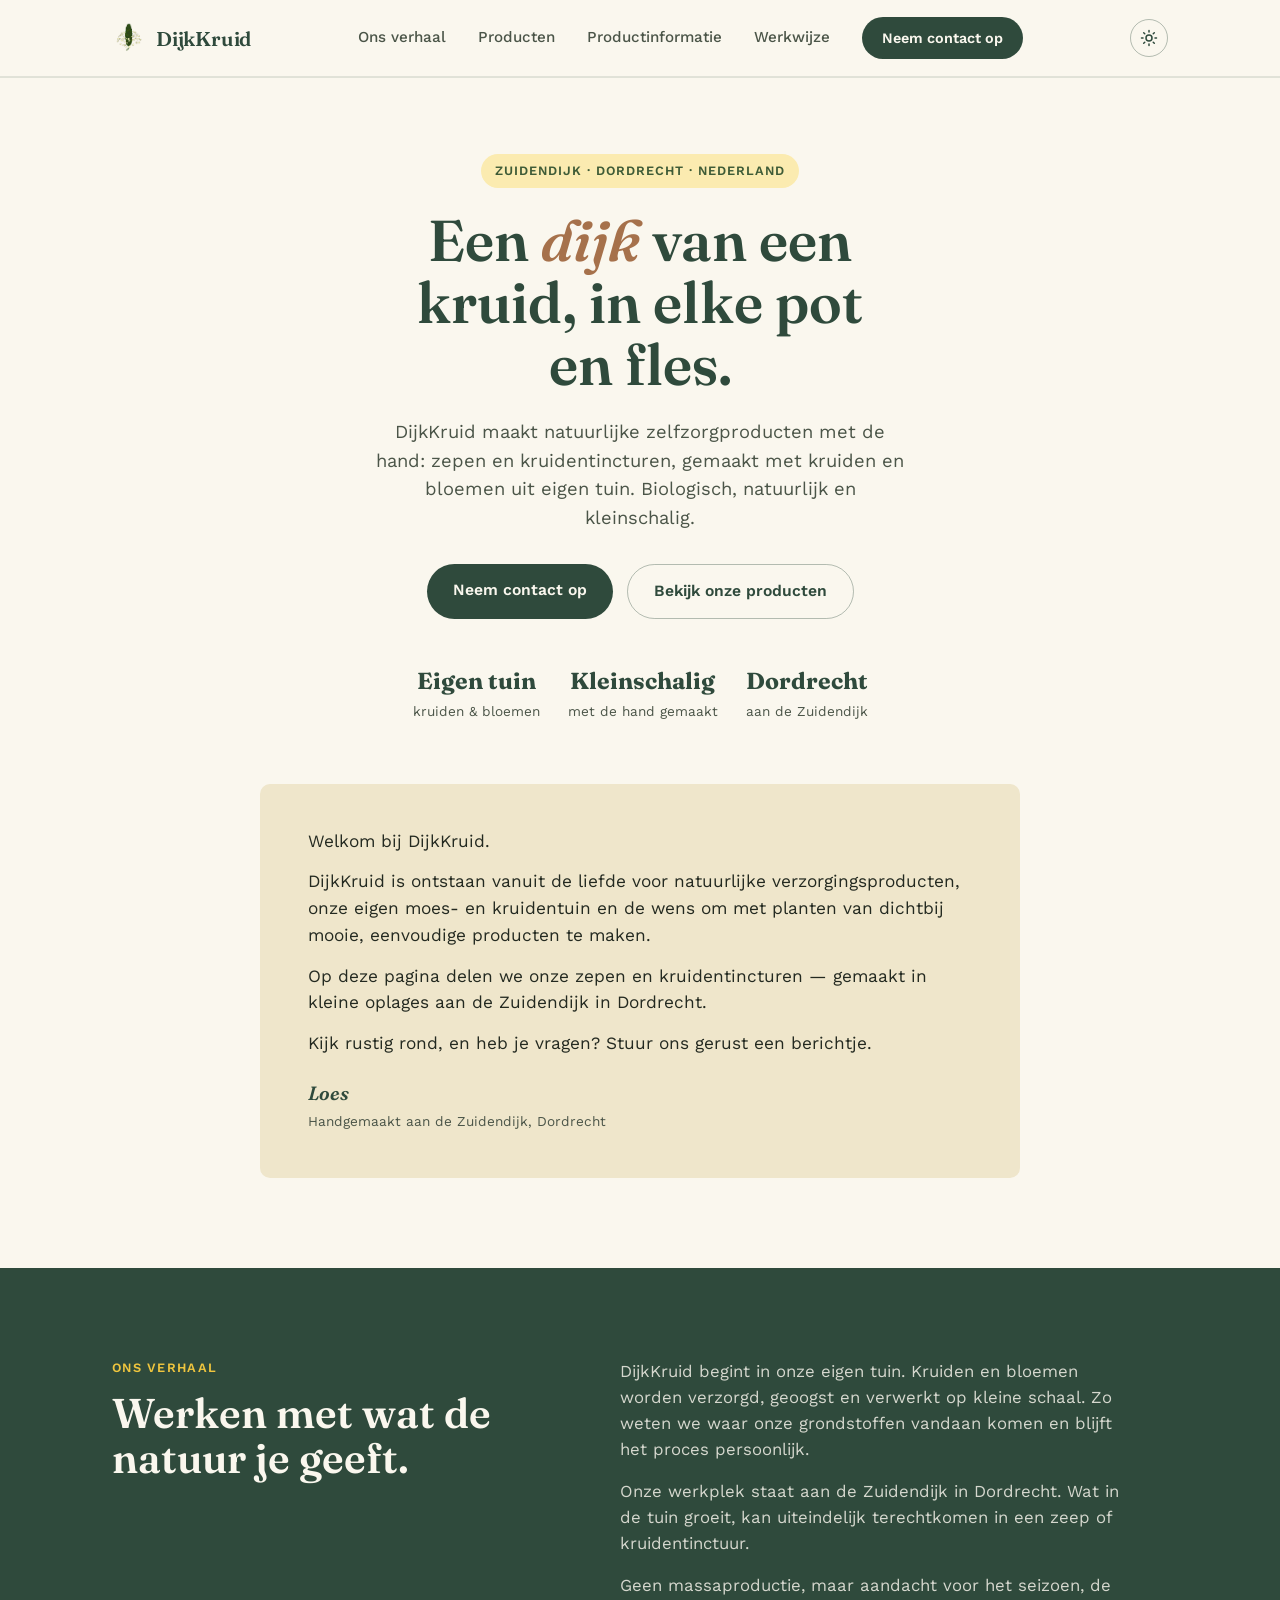
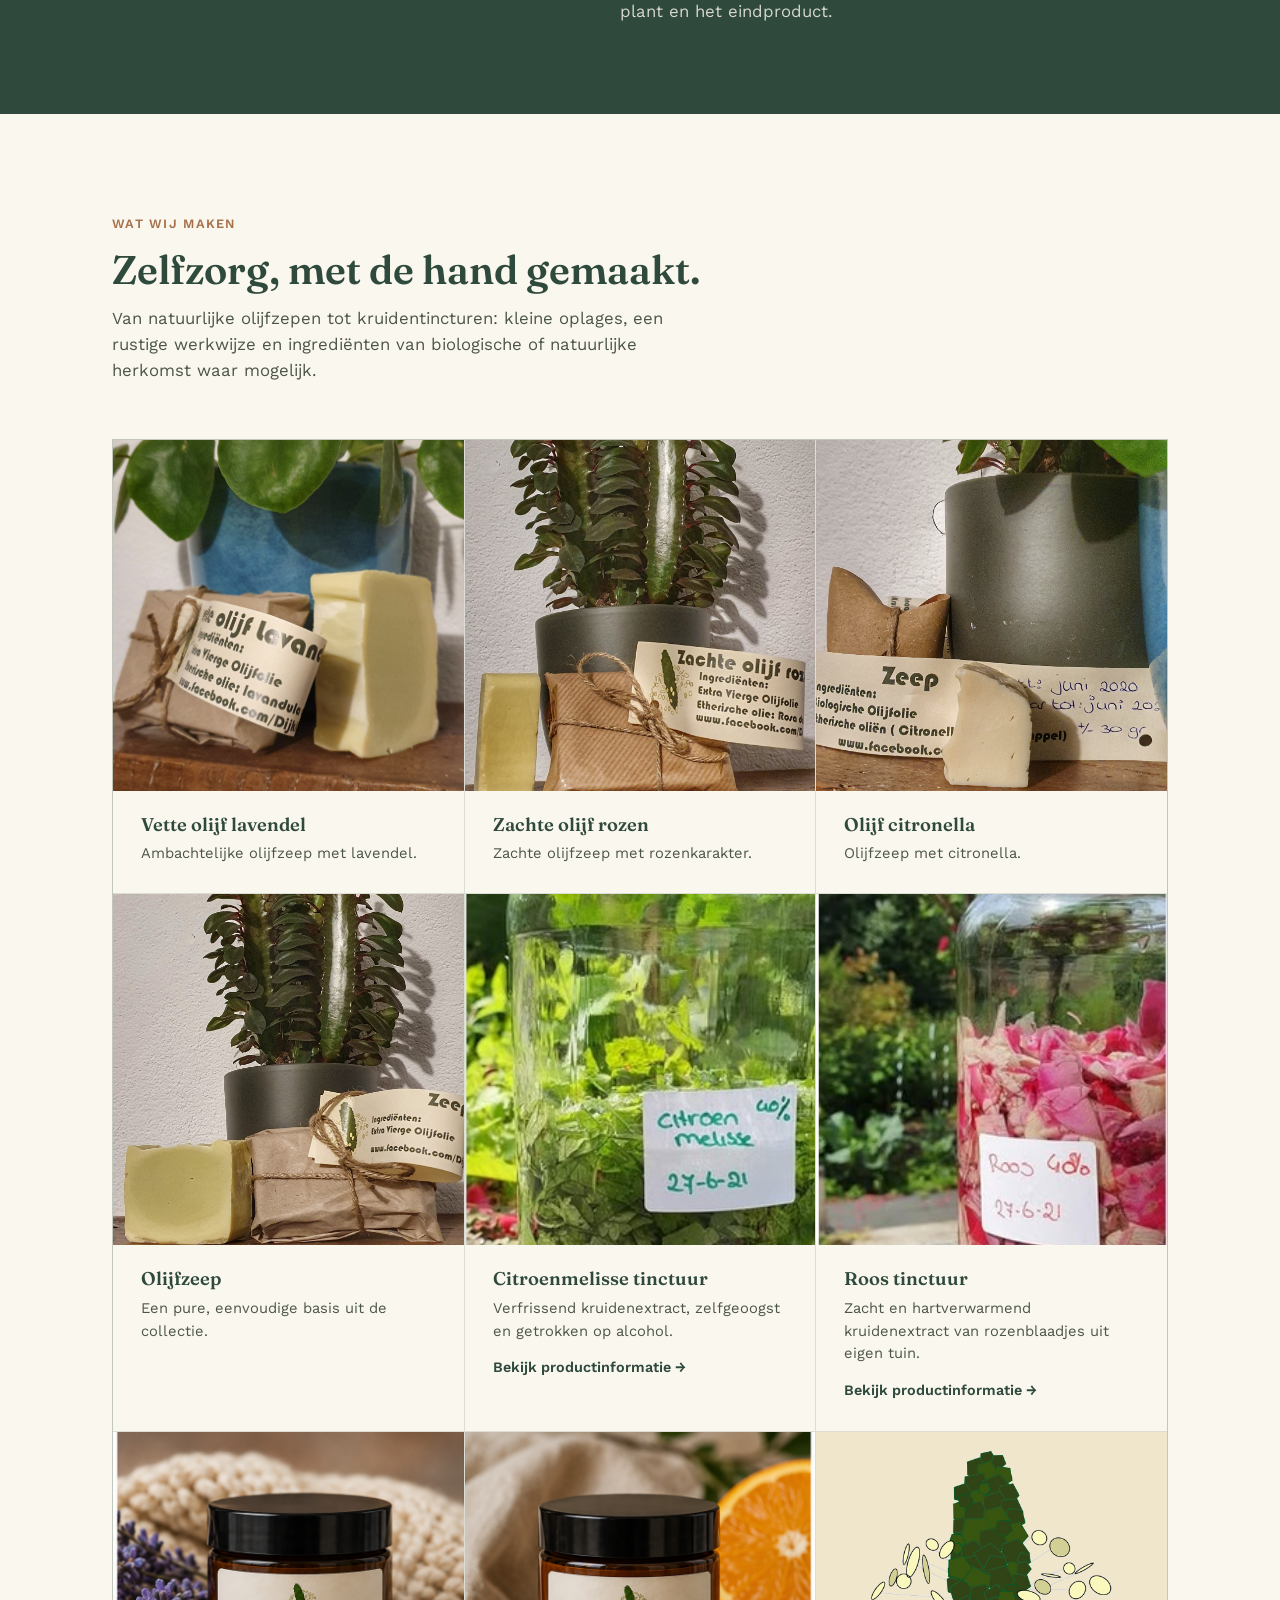
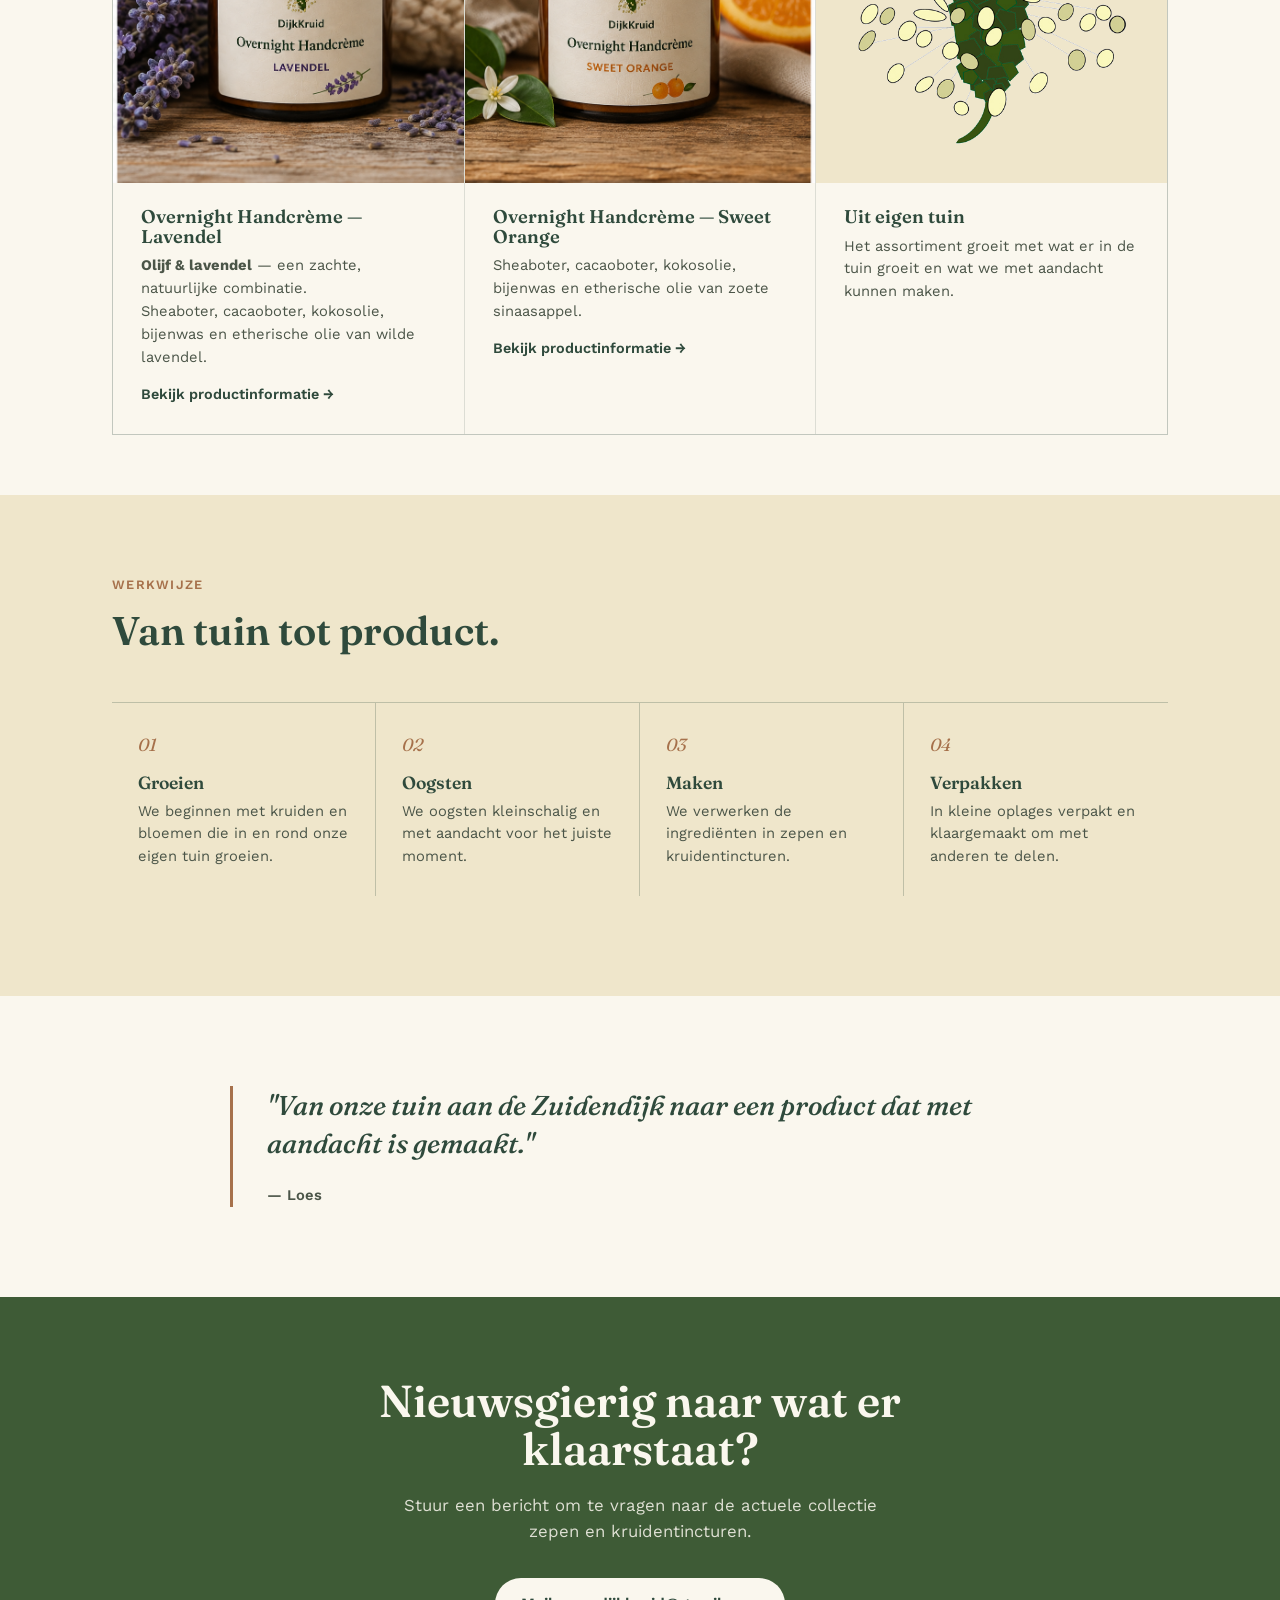
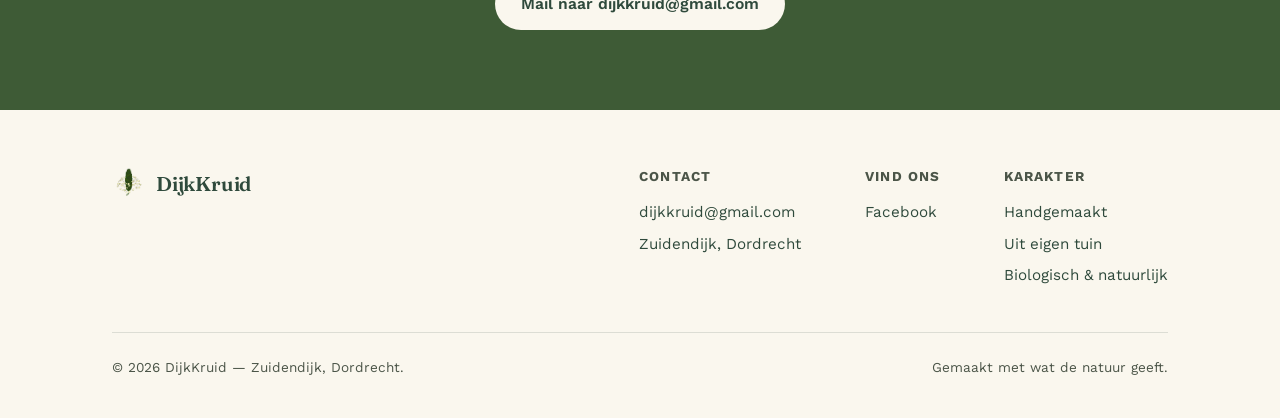
==== commit 8fc5cca0: "Add files via upload" ====
--- a/index.html
+++ b/index.html
@@ -20,17 +20,15 @@
 .logo img{width:34px;height:34px;object-fit:contain}.nav-links{display:flex;align-items:center;gap:32px}.nav-links ul{list-style:none;display:flex;gap:32px;font-size:.95rem;font-weight:500}.nav-links ul a{text-decoration:none;color:var(--ink-soft)}.nav-links ul a:hover{color:var(--heading)}
 .nav-cta{background:var(--dike);color:var(--on-accent);padding:10px 20px;border-radius:100px;font-size:.9rem;font-weight:600;text-decoration:none;white-space:nowrap}
 .menu-btn{display:none;background:none;border:none;cursor:pointer;width:40px;height:40px;align-items:center;justify-content:center;color:var(--heading)}
-.menu-btn svg{width:24px;height:24px}.mobile-menu{max-height:0;overflow:hidden;background:var(--linen);border-bottom:1px solid rgba(47,74,60,.12);transition:max-height .25s ease}.mobile-menu.open{max-height:320px}.mobile-menu ul{list-style:none;display:flex;flex-direction:column;padding:8px 20px 24px;gap:4px}.mobile-menu a{display:block;padding:12px 4px;text-decoration:none;color:var(--ink-soft);font-weight:500;border-bottom:1px solid rgba(47,74,60,.08)}
-.hero{padding:76px 0 40px}.hero-grid{display:grid;grid-template-columns:1.05fr .95fr;gap:56px;align-items:center}
+.nav-right{display:flex;align-items:center;gap:10px}
+.menu-btn svg{width:24px;height:24px}.mobile-menu{max-height:0;overflow:hidden;background:var(--linen);border-bottom:1px solid rgba(47,74,60,.12);transition:max-height .3s ease}.mobile-menu.open{max-height:500px}.mobile-menu ul{list-style:none;display:flex;flex-direction:column;padding:8px 20px 24px;gap:4px}.mobile-menu a{display:block;padding:12px 4px;text-decoration:none;color:var(--ink-soft);font-weight:500;border-bottom:1px solid rgba(47,74,60,.08)}
+.hero{padding:76px 0 40px}.hero-grid{max-width:720px;margin:0 auto;text-align:center}
 .eyebrow{display:inline-flex;align-items:center;gap:8px;font-size:.8rem;font-weight:600;letter-spacing:.08em;text-transform:uppercase;color:var(--leaf-dark);background:var(--sun-soft);padding:7px 14px;border-radius:100px;margin-bottom:22px}
-.eyebrow svg{width:14px;height:14px}h1.display{font-size:clamp(2.5rem,5vw,3.6rem);max-width:12.5ch}h1.display em{font-style:italic;color:var(--clay)}
-.hero p.lede{margin-top:22px;font-size:1.15rem;color:var(--ink-soft);max-width:48ch}.hero-ctas{margin-top:32px;display:flex;gap:14px;flex-wrap:wrap}
+.eyebrow svg{width:14px;height:14px}h1.display{font-size:clamp(2.5rem,5vw,3.6rem);max-width:12.5ch;margin-left:auto;margin-right:auto}h1.display em{font-style:italic;color:var(--clay)}
+.hero p.lede{margin-top:22px;font-size:1.15rem;color:var(--ink-soft);max-width:48ch;margin-left:auto;margin-right:auto}.hero-ctas{margin-top:32px;display:flex;gap:14px;flex-wrap:wrap;justify-content:center}
 .btn{display:inline-block;padding:14px 26px;border-radius:100px;font-weight:600;font-size:.98rem;text-decoration:none}.btn-primary{background:var(--dike);color:var(--on-accent)}.btn-ghost{background:transparent;color:var(--heading);border:1.5px solid rgba(47,74,60,.35)}
-.hero-stats{display:flex;gap:28px;margin-top:44px;flex-wrap:wrap}.stat b{display:block;font-family:'Fraunces',serif;font-size:1.45rem;color:var(--heading)}.stat span{font-size:.85rem;color:var(--ink-soft)}
-.mark-badge-wrap{position:relative;width:100%;max-width:420px;margin:0 auto;aspect-ratio:1/1;display:grid;place-items:center}
-.mark-badge{position:absolute;inset:0;width:100%;height:100%;display:block;z-index:1}
-.mark-badge-img{position:absolute;top:50%;left:50%;width:68%;height:68%;object-fit:contain;display:block;z-index:2;transform:translate(-50%,-50%);filter:drop-shadow(0 6px 14px rgba(47,74,60,.2));pointer-events:none}
-.welcome{padding:20px 0 90px}.welcome-card{max-width:760px;margin:0 auto;background:var(--straw);border-radius:10px;padding:44px 48px;position:relative}.welcome-card .mark{width:58px;height:58px;object-fit:contain;margin-bottom:20px}.welcome-card p{font-size:1.08rem;color:var(--ink);margin-bottom:14px}.welcome-sign{margin-top:22px}.welcome-sign .name{font-family:'Fraunces',serif;font-style:italic;font-weight:600;font-size:1.2rem;color:var(--heading);display:block}.welcome-sign .role{font-size:.85rem;color:var(--ink-soft)}
+.hero-stats{display:flex;gap:28px;margin-top:44px;flex-wrap:wrap;justify-content:center}.stat b{display:block;font-family:'Fraunces',serif;font-size:1.45rem;color:var(--heading)}.stat span{font-size:.85rem;color:var(--ink-soft)}
+.welcome{padding:20px 0 90px}.welcome-card{max-width:760px;margin:0 auto;background:var(--straw);border-radius:10px;padding:44px 48px;position:relative}.welcome-card p{font-size:1.08rem;color:var(--ink);margin-bottom:14px}.welcome-sign{margin-top:22px}.welcome-sign .name{font-family:'Fraunces',serif;font-style:italic;font-weight:600;font-size:1.2rem;color:var(--heading);display:block}.welcome-sign .role{font-size:.85rem;color:var(--ink-soft)}
 .story{padding:90px 0;background:var(--dike);color:var(--on-accent)}.story h2.display{color:var(--on-accent);font-size:clamp(1.9rem,3.4vw,2.6rem);max-width:16ch}.story-grid{display:grid;grid-template-columns:.9fr 1.1fr;gap:60px;align-items:start}.story p{color:rgba(250,247,238,.82);font-size:1.05rem;max-width:52ch}.story p+p{margin-top:16px}.story-label{font-size:.8rem;letter-spacing:.1em;text-transform:uppercase;font-weight:600;color:var(--sun);margin-bottom:14px;display:block}
 .producten{padding:100px 0 60px}.section-head{max-width:60ch;margin-bottom:56px}.section-head .story-label{color:var(--clay)}.section-head h2.display{font-size:clamp(1.9rem,3.4vw,2.5rem)}.section-head p{margin-top:14px;color:var(--ink-soft);font-size:1.05rem}
 .product-grid{display:grid;grid-template-columns:repeat(3,1fr);gap:1px;background:rgba(47,74,60,.15);border:1px solid rgba(47,74,60,.15)}.product-card{background:var(--linen);padding:0 0 28px;transition:background .2s}.product-card:hover{background:var(--straw)}.product-photo{aspect-ratio:1/1;overflow:hidden}.product-photo img{width:100%;height:100%;object-fit:cover}.product-copy{padding:24px 28px 0}
@@ -39,14 +37,13 @@
 .product-link{display:inline-block;margin-top:14px;font-size:.9rem;font-weight:600;color:var(--heading);text-decoration:none}
 .product-link:hover{text-decoration:underline}
 .product-card h3{font-size:1.15rem;margin-bottom:8px}.product-card p{font-size:.92rem;color:var(--ink-soft)}
-.gallery{padding:60px 0 100px}.gallery-grid{display:grid;grid-template-columns:repeat(4,1fr);gap:20px;margin-top:40px}.gallery-item .frame{aspect-ratio:3/4;overflow:hidden;border-radius:6px;border:1px solid rgba(47,74,60,.15)}.gallery-item img{width:100%;height:100%;object-fit:cover}.gallery-item .cap{margin-top:12px;font-size:.9rem;color:var(--ink-soft)}.gallery-item .cap b{color:var(--heading);font-weight:600}
 .process{padding:80px 0 100px;background:var(--straw)}.process-grid{display:grid;grid-template-columns:repeat(4,1fr);gap:0;margin-top:50px;border-top:1.5px solid rgba(47,74,60,.25)}.step{padding:28px 26px 0;border-right:1.5px solid rgba(47,74,60,.25)}.step:last-child{border-right:none}.step .num{font-family:'Fraunces',serif;font-style:italic;color:var(--clay);font-size:1.1rem;margin-bottom:14px;display:block}.step h3{font-size:1.1rem;margin-bottom:8px}.step p{font-size:.92rem;color:var(--ink-soft);padding-bottom:28px}
 .quote-section{padding:90px 0}.quote-box{max-width:820px;margin:0 auto;border-left:3px solid var(--clay);padding-left:34px}.quote-box p{font-family:'Fraunces',serif;font-style:italic;font-weight:500;font-size:clamp(1.3rem,2.4vw,1.7rem);color:var(--heading);line-height:1.4}.quote-attr{margin-top:22px;font-size:.92rem;color:var(--ink-soft);font-weight:600}
 .cta-band{background:var(--leaf-dark);color:var(--on-accent);padding:80px 0;text-align:center}.cta-band h2.display{color:var(--on-accent);font-size:clamp(2rem,4vw,2.8rem);max-width:18ch;margin:0 auto 18px}.cta-band p{color:rgba(250,247,238,.85);max-width:48ch;margin:0 auto 34px;font-size:1.05rem}.cta-band .btn-primary{background:var(--on-accent);color:var(--dike)}
 footer{padding:56px 0 40px}.footer-grid{display:flex;justify-content:space-between;align-items:flex-start;flex-wrap:wrap;gap:32px;padding-bottom:36px;border-bottom:1px solid rgba(47,74,60,.15)}.footer-cols{display:flex;gap:64px;flex-wrap:wrap}.footer-col h4{font-size:.85rem;text-transform:uppercase;letter-spacing:.08em;color:var(--ink-soft);margin-bottom:14px}.footer-col a,.footer-col p{display:block;font-size:.95rem;color:var(--dike);text-decoration:none;margin-bottom:8px}.footer-bottom{display:flex;justify-content:space-between;padding-top:24px;font-size:.85rem;color:var(--ink-soft);flex-wrap:wrap;gap:10px}
-@media(max-width:900px){.hero-grid,.story-grid{grid-template-columns:1fr}.hero-grid{gap:40px}.mark-badge-wrap{max-width:430px}.product-grid{grid-template-columns:repeat(2,1fr)}.gallery-grid{grid-template-columns:repeat(2,1fr)}.process-grid{grid-template-columns:repeat(2,1fr)}.step:nth-child(2){border-right:none}}
+@media(max-width:900px){.story-grid{grid-template-columns:1fr}.product-grid{grid-template-columns:repeat(2,1fr)}.process-grid{grid-template-columns:repeat(2,1fr)}.step:nth-child(2){border-right:none}}
 @media(max-width:760px){.nav-links{display:none}.menu-btn{display:flex}}
-@media(max-width:600px){.hero{padding:54px 0 40px}.hero-stats{gap:20px}.welcome-card{padding:34px 26px}.product-grid,.gallery-grid,.process-grid{grid-template-columns:1fr}.product-photo{aspect-ratio:4/3}.step{border-right:none!important;border-bottom:1px solid rgba(47,74,60,.18)}.step:last-child{border-bottom:none}.footer-cols{gap:28px}.footer-grid{flex-direction:column}.wrap{padding:0 20px}}
+@media(max-width:600px){.hero{padding:54px 0 40px}.hero-stats{gap:20px}.welcome-card{padding:34px 26px}.product-grid,.process-grid{grid-template-columns:1fr}.product-photo{aspect-ratio:4/3}.step{border-right:none!important;border-bottom:1px solid rgba(47,74,60,.18)}.step:last-child{border-bottom:none}.footer-cols{gap:28px}.footer-grid{flex-direction:column}.wrap{padding:0 20px}}
 @media(prefers-reduced-motion:reduce){*{scroll-behavior:auto!important;transition:none!important}}
 
 .product-card-link{display:block;color:inherit;text-decoration:none}
@@ -60,7 +57,6 @@
 [data-theme="dark"] .theme-toggle .icon-sun{display:none}
 [data-theme="dark"] .theme-toggle .icon-moon{display:block}
 @media(prefers-color-scheme:dark){:root:not([data-theme="light"]) .theme-toggle .icon-sun{display:none}:root:not([data-theme="light"]) .theme-toggle .icon-moon{display:block}}
-.mobile-menu .theme-toggle{margin:10px 4px 4px;border-color:rgba(47,74,60,.3)}
 
 /* ---- Fix: CTA button inside mobile menu was losing its light text to the more specific .mobile-menu a rule ---- */
 .mobile-menu a.nav-cta{color:var(--on-accent)}
@@ -81,13 +77,6 @@
   :root:not([data-theme="light"]) .footer-col a,:root:not([data-theme="light"]) .footer-col p{color:var(--heading)}
 }
 
-/* ---- Mobile: hide the hero badge once it stacks below the text, and center the text instead ---- */
-@media(max-width:900px){
-  .mark-badge-wrap{display:none}
-  .hero-grid>div:first-child{text-align:center}
-  .hero h1.display,.hero p.lede{margin-left:auto;margin-right:auto}
-  .eyebrow,.hero-ctas,.hero-stats{justify-content:center}
-}
 </style>
 
 </head>
@@ -95,21 +84,24 @@
 <header>
 <nav class="wrap">
 <a href="#" class="logo"><img src="images/dijkkruid-logo.png" alt="DijkKruid logo">DijkKruid</a>
-<div class="nav-links"><ul><li><a href="#verhaal">Ons verhaal</a></li><li><a href="#producten">Producten</a></li><li><a href="producten.html">Productinformatie</a></li><li><a href="#werkwijze">Werkwijze</a></li></ul><button class="theme-toggle" id="themeToggle" type="button" aria-label="Wissel tussen licht en donker thema"><svg class="icon-sun" viewBox="0 0 24 24" fill="none" stroke="currentColor" stroke-width="2" stroke-linecap="round"><circle cx="12" cy="12" r="4"/><path d="M12 2v2M12 20v2M4.93 4.93l1.41 1.41M17.66 17.66l1.41 1.41M2 12h2M20 12h2M4.93 19.07l1.41-1.41M17.66 6.34l1.41-1.41"/></svg><svg class="icon-moon" viewBox="0 0 24 24" fill="none" stroke="currentColor" stroke-width="2" stroke-linecap="round"><path d="M21 12.79A9 9 0 1 1 11.21 3 7 7 0 0 0 21 12.79z"/></svg></button><a class="nav-cta" href="#bestellen">Neem contact op</a></div>
+<div class="nav-links"><ul><li><a href="#verhaal">Ons verhaal</a></li><li><a href="#producten">Producten</a></li><li><a href="producten.html">Productinformatie</a></li><li><a href="#werkwijze">Werkwijze</a></li></ul><a class="nav-cta" href="#bestellen">Neem contact op</a></div>
+<div class="nav-right">
+<button class="theme-toggle" id="themeToggle" type="button" aria-label="Wissel tussen licht en donker thema"><svg class="icon-sun" viewBox="0 0 24 24" fill="none" stroke="currentColor" stroke-width="2" stroke-linecap="round"><circle cx="12" cy="12" r="4"/><path d="M12 2v2M12 20v2M4.93 4.93l1.41 1.41M17.66 17.66l1.41 1.41M2 12h2M20 12h2M4.93 19.07l1.41-1.41M17.66 6.34l1.41-1.41"/></svg><svg class="icon-moon" viewBox="0 0 24 24" fill="none" stroke="currentColor" stroke-width="2" stroke-linecap="round"><path d="M21 12.79A9 9 0 1 1 11.21 3 7 7 0 0 0 21 12.79z"/></svg></button>
 <button class="menu-btn" id="menuBtn" aria-expanded="false" aria-controls="mobileMenu" aria-label="Menu openen"><svg viewBox="0 0 24 24" fill="none" stroke="currentColor" stroke-width="2" stroke-linecap="round"><line x1="3" y1="7" x2="21" y2="7"/><line x1="3" y1="12" x2="21" y2="12"/><line x1="3" y1="17" x2="21" y2="17"/></svg></button>
+</div>
 </nav>
-<div class="mobile-menu" id="mobileMenu"><ul><li><a href="#verhaal">Ons verhaal</a></li><li><a href="#producten">Producten</a></li><li><a href="producten.html">Productinformatie</a></li><li><a href="#werkwijze">Werkwijze</a></li><li><button class="theme-toggle" id="themeToggleMobile" type="button" aria-label="Wissel tussen licht en donker thema"><svg class="icon-sun" viewBox="0 0 24 24" fill="none" stroke="currentColor" stroke-width="2" stroke-linecap="round"><circle cx="12" cy="12" r="4"/><path d="M12 2v2M12 20v2M4.93 4.93l1.41 1.41M17.66 17.66l1.41 1.41M2 12h2M20 12h2M4.93 19.07l1.41-1.41M17.66 6.34l1.41-1.41"/></svg><svg class="icon-moon" viewBox="0 0 24 24" fill="none" stroke="currentColor" stroke-width="2" stroke-linecap="round"><path d="M21 12.79A9 9 0 1 1 11.21 3 7 7 0 0 0 21 12.79z"/></svg></button></li><li><a class="nav-cta" href="#bestellen">Neem contact op</a></li></ul></div>
+<div class="mobile-menu" id="mobileMenu"><ul><li><a href="#verhaal">Ons verhaal</a></li><li><a href="#producten">Producten</a></li><li><a href="producten.html">Productinformatie</a></li><li><a href="#werkwijze">Werkwijze</a></li><li><a class="nav-cta" href="#bestellen">Neem contact op</a></li></ul></div>
 </header>
 
-<section class="hero"><div class="wrap hero-grid"><div>
+<section class="hero"><div class="wrap hero-grid">
 <span class="eyebrow">Zuidendijk · Dordrecht · Nederland</span>
 <h1 class="display">Een <em>dijk</em> van een kruid, in elke pot en fles.</h1>
 <p class="lede">DijkKruid maakt natuurlijke zelfzorgproducten met de hand: zepen en kruidentincturen, gemaakt met kruiden en bloemen uit eigen tuin. Biologisch, natuurlijk en kleinschalig.</p>
 <div class="hero-ctas"><a href="#bestellen" class="btn btn-primary">Neem contact op</a><a href="#producten" class="btn btn-ghost">Bekijk onze producten</a></div>
 <div class="hero-stats"><div class="stat"><b>Eigen tuin</b><span>kruiden &amp; bloemen</span></div><div class="stat"><b>Kleinschalig</b><span>met de hand gemaakt</span></div><div class="stat"><b>Dordrecht</b><span>aan de Zuidendijk</span></div></div>
-</div><div class="mark-badge-wrap"><svg class="mark-badge" viewBox="0 0 300 300"><circle cx="150" cy="150" r="140" fill="var(--sun)"/><circle cx="150" cy="150" r="140" fill="none" stroke="var(--dike)" stroke-width="1" opacity=".15"/></svg><img src="images/dijkkruid-logo.png" alt="DijkKruid logo" class="mark-badge-img"></div></div></section>
+</div></section>
 
-<section class="welcome"><div class="wrap"><div class="welcome-card"><img class="mark" src="images/dijkkruid-logo.png" alt="DijkKruid logo"><p>Welkom bij DijkKruid.</p><p>DijkKruid is ontstaan vanuit de liefde voor natuurlijke verzorgingsproducten, onze eigen moes- en kruidentuin en de wens om met planten van dichtbij mooie, eenvoudige producten te maken.</p><p>Op deze pagina delen we onze zepen en kruidentincturen — gemaakt in kleine oplages aan de Zuidendijk in Dordrecht.</p><p>Kijk rustig rond, en heb je vragen? Stuur ons gerust een berichtje.</p><div class="welcome-sign"><span class="name">Loes</span><span class="role">Handgemaakt aan de Zuidendijk, Dordrecht</span></div></div></div></section>
+<section class="welcome"><div class="wrap"><div class="welcome-card"><p>Welkom bij DijkKruid.</p><p>DijkKruid is ontstaan vanuit de liefde voor natuurlijke verzorgingsproducten, onze eigen moes- en kruidentuin en de wens om met planten van dichtbij mooie, eenvoudige producten te maken.</p><p>Op deze pagina delen we onze zepen en kruidentincturen — gemaakt in kleine oplages aan de Zuidendijk in Dordrecht.</p><p>Kijk rustig rond, en heb je vragen? Stuur ons gerust een berichtje.</p><div class="welcome-sign"><span class="name">Loes</span><span class="role">Handgemaakt aan de Zuidendijk, Dordrecht</span></div></div></div></section>
 
 <section class="story" id="verhaal"><div class="wrap story-grid"><div><span class="story-label">Ons verhaal</span><h2 class="display">Werken met wat de natuur je geeft.</h2></div><div><p>DijkKruid begint in onze eigen tuin. Kruiden en bloemen worden verzorgd, geoogst en verwerkt op kleine schaal. Zo weten we waar onze grondstoffen vandaan komen en blijft het proces persoonlijk.</p><p>Onze werkplek staat aan de Zuidendijk in Dordrecht. Wat in de tuin groeit, kan uiteindelijk terechtkomen in een zeep of kruidentinctuur.</p><p>Geen massaproductie, maar aandacht voor het seizoen, de plant en het eindproduct.</p></div></div></section>
 
@@ -142,12 +134,6 @@
 <div class="product-card"><div class="product-photo"><img src="images/dijkkruid-logo.png" alt="DijkKruid logo"></div><div class="product-copy"><h3>Uit eigen tuin</h3><p>Het assortiment groeit met wat er in de tuin groeit en wat we met aandacht kunnen maken.</p></div></div>
 </div></div></section>
 
-<section class="gallery"><div class="wrap"><div class="section-head" style="margin-bottom:0"><span class="story-label">Uit onze collectie</span><h2 class="display">Eenvoudig, natuurlijk, dichtbij.</h2></div><div class="gallery-grid">
-<div class="gallery-item"><div class="frame"><img src="images/olijf-lavendel.jpeg" alt="Vette olijf lavendel zeep"></div><p class="cap"><b>Vette olijf &amp; lavendel zeep</b> — een aparte zeep uit onze collectie.</p></div>
-<div class="gallery-item"><div class="frame"><img src="images/olijf-rozen.jpeg" alt="Rozen olijfzeep"></div><p class="cap"><b>Olijf &amp; roos</b> — ambachtelijk verpakt.</p></div>
-<div class="gallery-item"><div class="frame"><img src="images/olijf-citronella.jpeg" alt="Citronella olijfzeep"></div><p class="cap"><b>Olijf &amp; citronella</b> — onderdeel van onze collectie.</p></div>
-<div class="gallery-item"><div class="frame"><img src="images/olijfzeep.jpeg" alt="Pure olijfzeep"></div><p class="cap"><b>Olijfzeep</b> — puur en eenvoudig.</p></div>
-</div></div></section>
 
 <section class="process" id="werkwijze"><div class="wrap"><div class="section-head" style="margin-bottom:0"><span class="story-label">Werkwijze</span><h2 class="display">Van tuin tot product.</h2></div><div class="process-grid">
 <div class="step"><span class="num">01</span><h3>Groeien</h3><p>We beginnen met kruiden en bloemen die in en rond onze eigen tuin groeien.</p></div>
@@ -175,7 +161,6 @@
 }
 function toggleTheme(){setTheme(currentTheme()==='dark'?'light':'dark');}
 document.getElementById('themeToggle').addEventListener('click',toggleTheme);
-document.getElementById('themeToggleMobile').addEventListener('click',toggleTheme);
 </script>
 </body>
 </html>
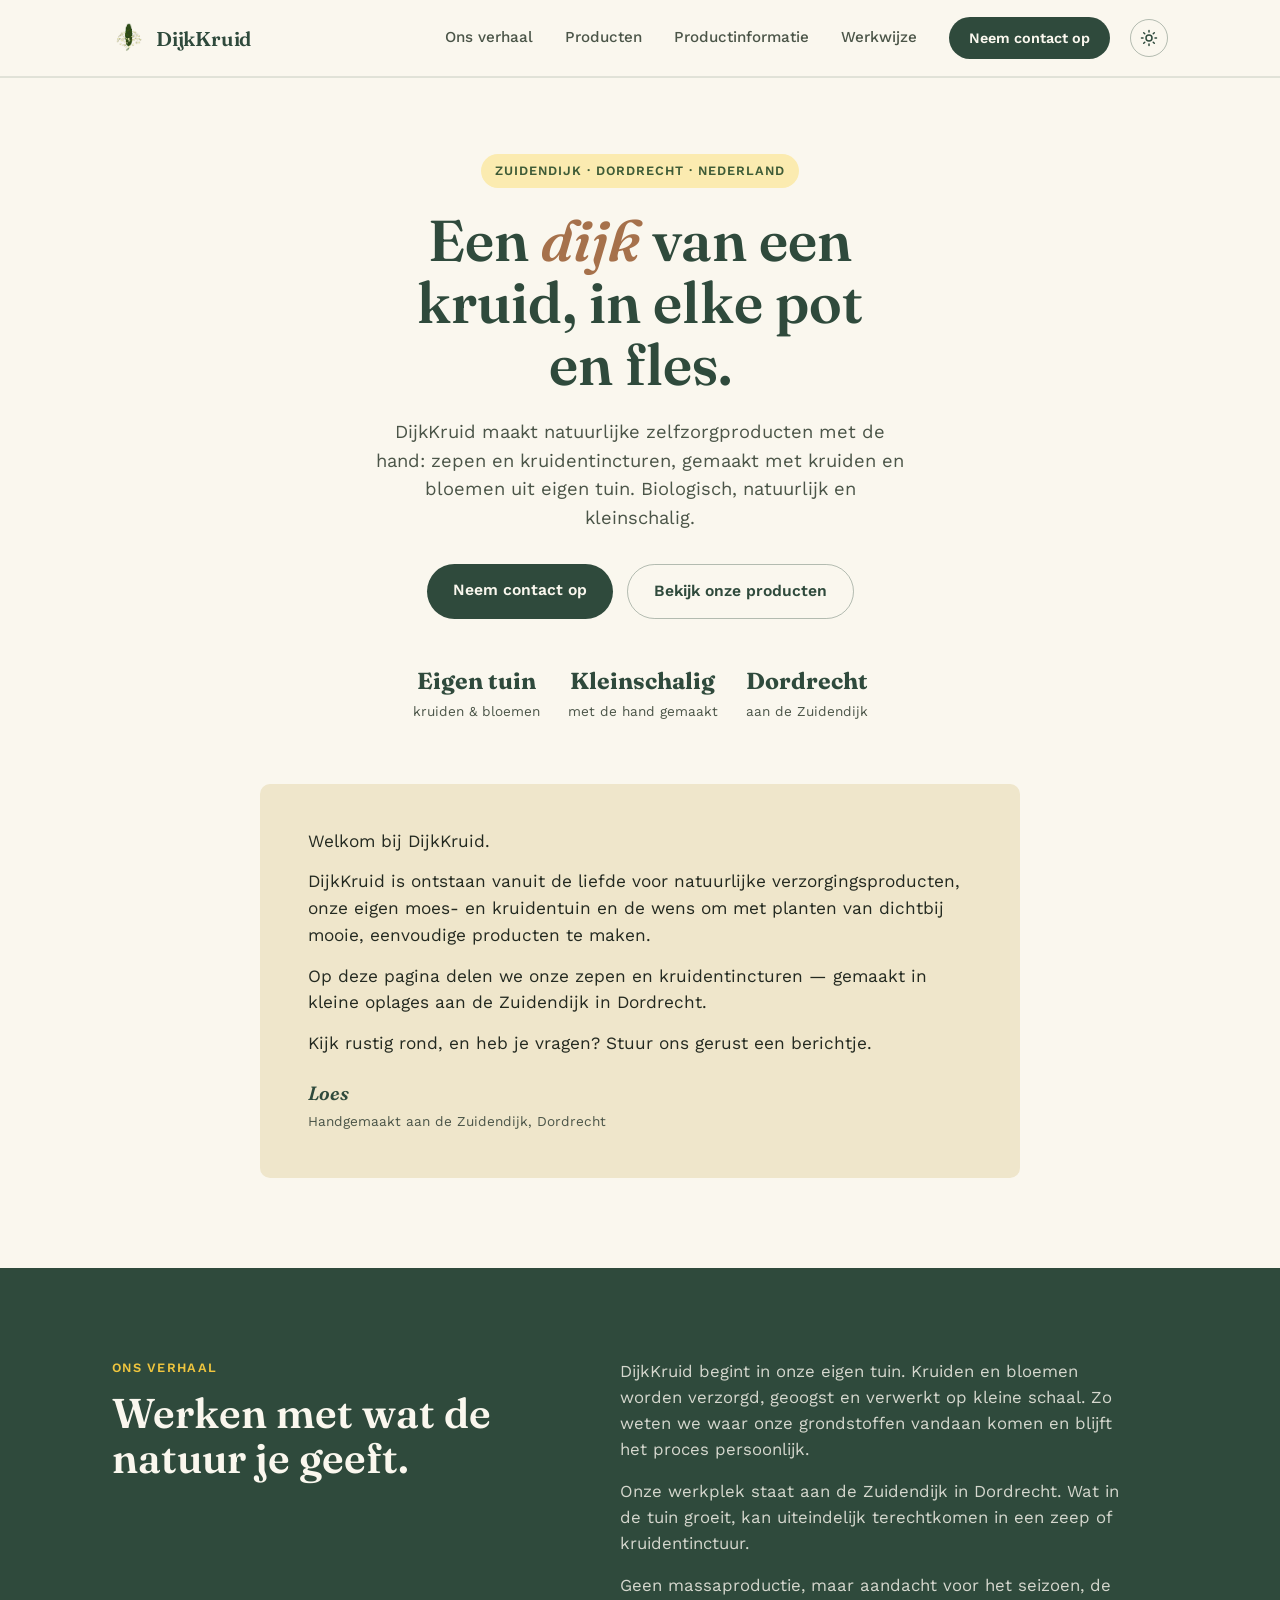
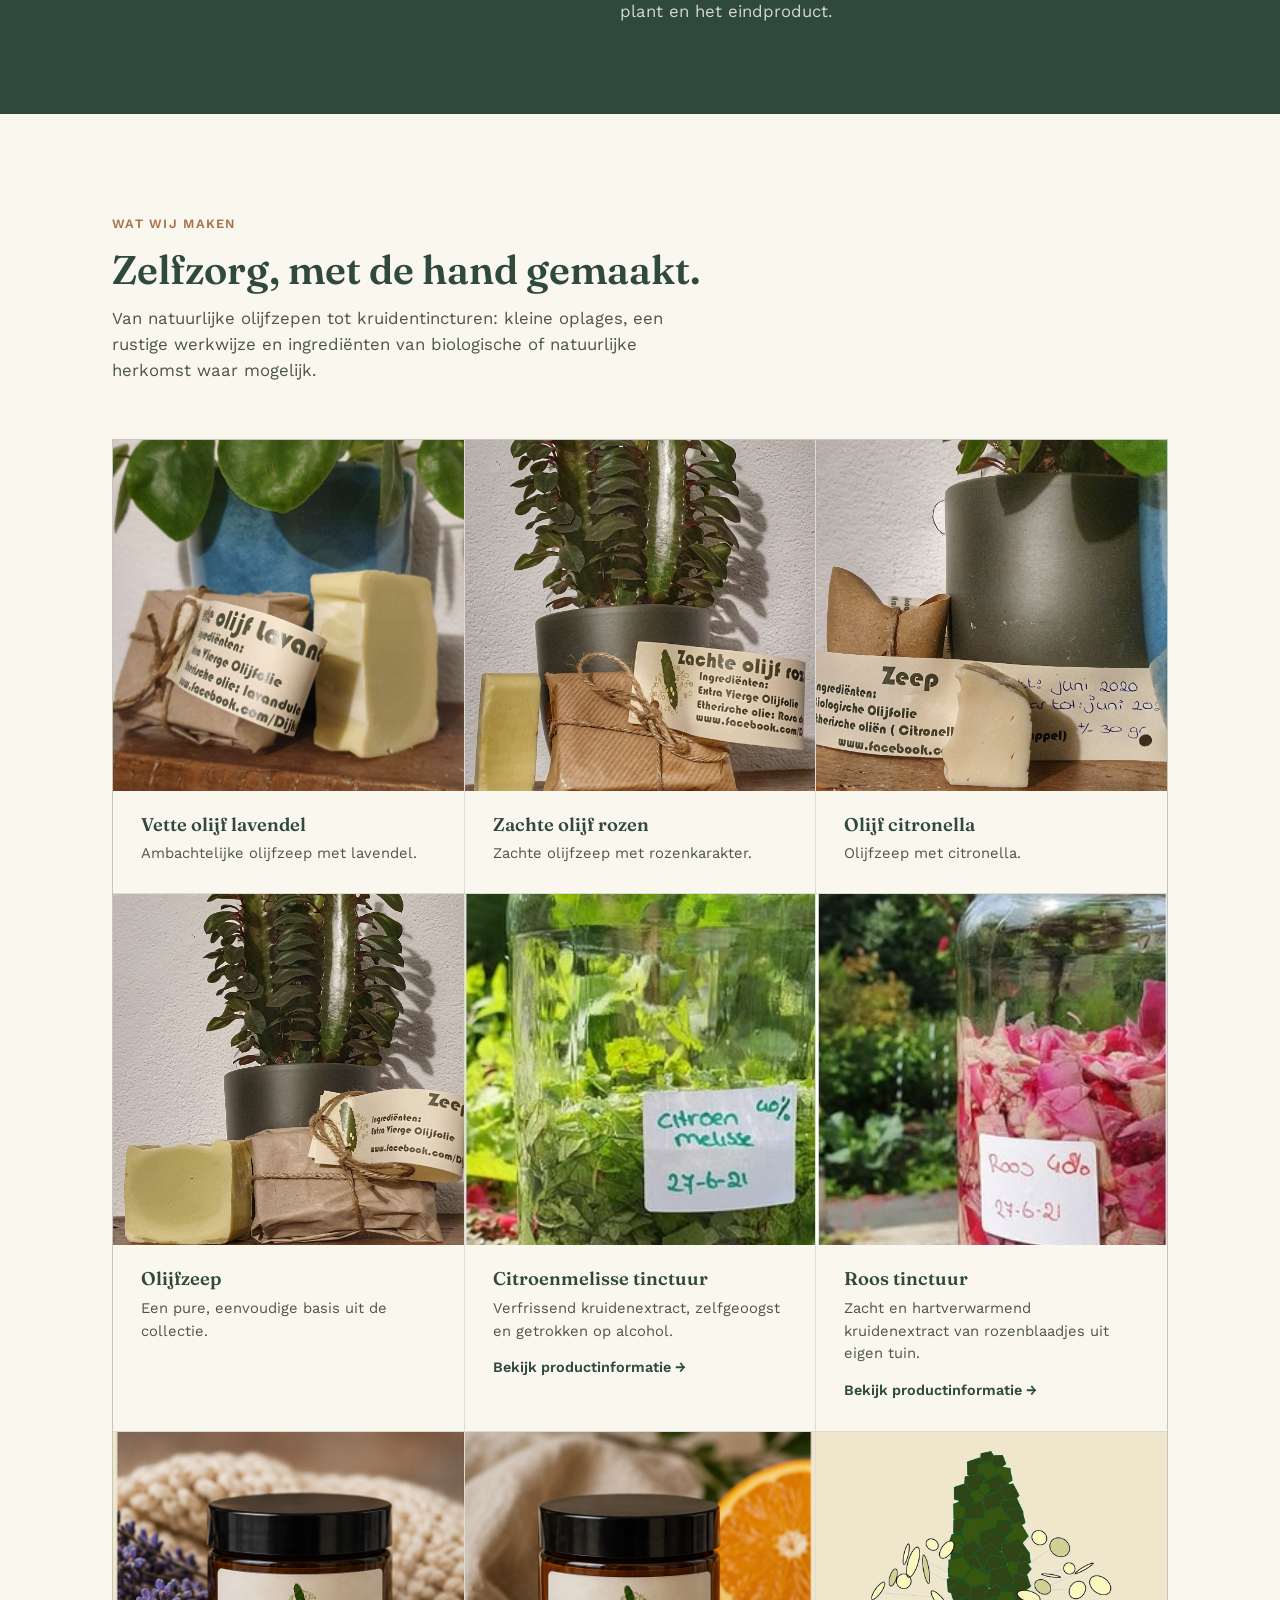
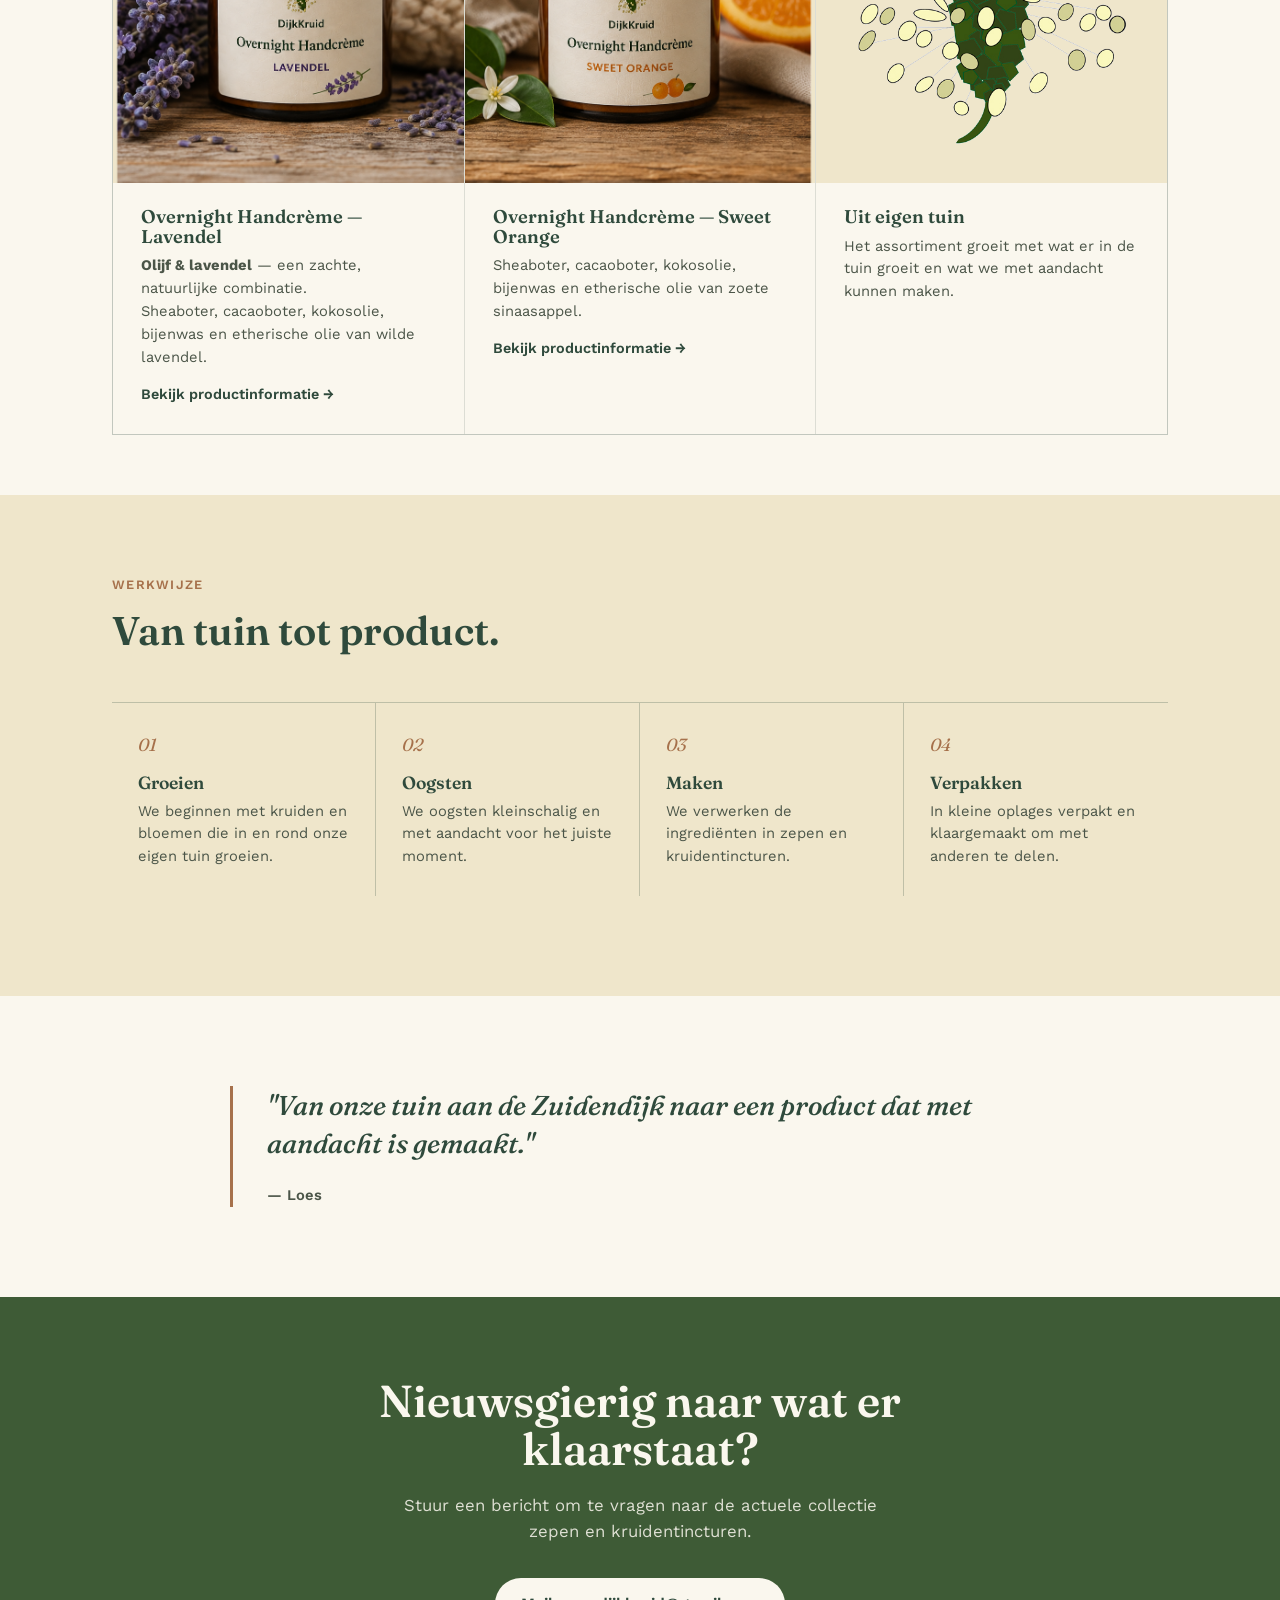
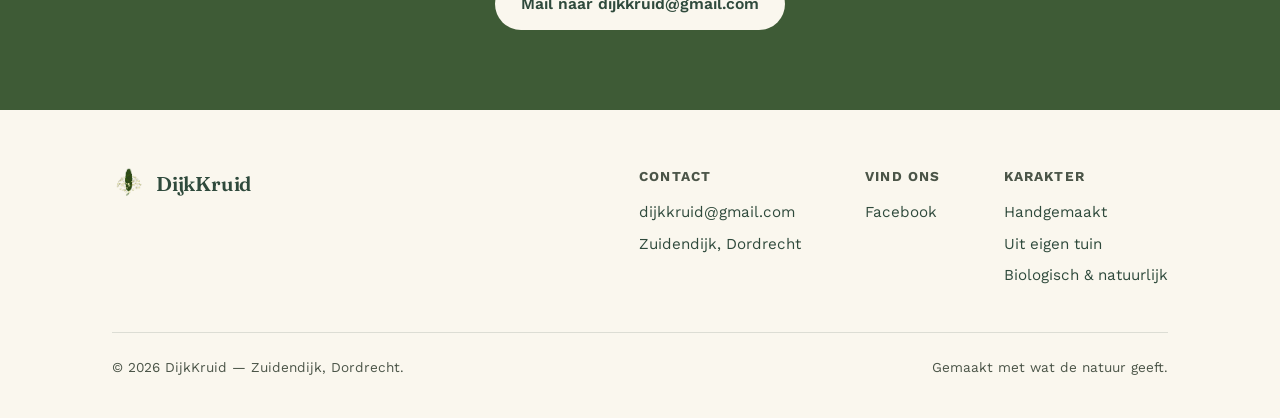
==== commit aaf581f3: "Add files via upload" ====
--- a/index.html
+++ b/index.html
@@ -20,7 +20,7 @@
 .logo img{width:34px;height:34px;object-fit:contain}.nav-links{display:flex;align-items:center;gap:32px}.nav-links ul{list-style:none;display:flex;gap:32px;font-size:.95rem;font-weight:500}.nav-links ul a{text-decoration:none;color:var(--ink-soft)}.nav-links ul a:hover{color:var(--heading)}
 .nav-cta{background:var(--dike);color:var(--on-accent);padding:10px 20px;border-radius:100px;font-size:.9rem;font-weight:600;text-decoration:none;white-space:nowrap}
 .menu-btn{display:none;background:none;border:none;cursor:pointer;width:40px;height:40px;align-items:center;justify-content:center;color:var(--heading)}
-.nav-right{display:flex;align-items:center;gap:10px}
+.nav-right{display:flex;align-items:center;gap:14px}.nav-end{display:flex;align-items:center;gap:20px}
 .menu-btn svg{width:24px;height:24px}.mobile-menu{max-height:0;overflow:hidden;background:var(--linen);border-bottom:1px solid rgba(47,74,60,.12);transition:max-height .3s ease}.mobile-menu.open{max-height:500px}.mobile-menu ul{list-style:none;display:flex;flex-direction:column;padding:8px 20px 24px;gap:4px}.mobile-menu a{display:block;padding:12px 4px;text-decoration:none;color:var(--ink-soft);font-weight:500;border-bottom:1px solid rgba(47,74,60,.08)}
 .hero{padding:76px 0 40px}.hero-grid{max-width:720px;margin:0 auto;text-align:center}
 .eyebrow{display:inline-flex;align-items:center;gap:8px;font-size:.8rem;font-weight:600;letter-spacing:.08em;text-transform:uppercase;color:var(--leaf-dark);background:var(--sun-soft);padding:7px 14px;border-radius:100px;margin-bottom:22px}
@@ -84,13 +84,14 @@
 <header>
 <nav class="wrap">
 <a href="#" class="logo"><img src="images/dijkkruid-logo.png" alt="DijkKruid logo">DijkKruid</a>
-<div class="nav-links"><ul><li><a href="#verhaal">Ons verhaal</a></li><li><a href="#producten">Producten</a></li><li><a href="producten.html">Productinformatie</a></li><li><a href="#werkwijze">Werkwijze</a></li></ul><a class="nav-cta" href="#bestellen">Neem contact op</a></div>
+<div class="nav-end"><div class="nav-links"><ul><li><a href="#verhaal">Ons verhaal</a></li><li><a href="#producten">Producten</a></li><li><a href="producten.html">Productinformatie</a></li><li><a href="#werkwijze">Werkwijze</a></li></ul><a class="nav-cta" href="mailto:dijkkruid@gmail.com?subject=Contact">Neem contact op</a></div>
 <div class="nav-right">
 <button class="theme-toggle" id="themeToggle" type="button" aria-label="Wissel tussen licht en donker thema"><svg class="icon-sun" viewBox="0 0 24 24" fill="none" stroke="currentColor" stroke-width="2" stroke-linecap="round"><circle cx="12" cy="12" r="4"/><path d="M12 2v2M12 20v2M4.93 4.93l1.41 1.41M17.66 17.66l1.41 1.41M2 12h2M20 12h2M4.93 19.07l1.41-1.41M17.66 6.34l1.41-1.41"/></svg><svg class="icon-moon" viewBox="0 0 24 24" fill="none" stroke="currentColor" stroke-width="2" stroke-linecap="round"><path d="M21 12.79A9 9 0 1 1 11.21 3 7 7 0 0 0 21 12.79z"/></svg></button>
 <button class="menu-btn" id="menuBtn" aria-expanded="false" aria-controls="mobileMenu" aria-label="Menu openen"><svg viewBox="0 0 24 24" fill="none" stroke="currentColor" stroke-width="2" stroke-linecap="round"><line x1="3" y1="7" x2="21" y2="7"/><line x1="3" y1="12" x2="21" y2="12"/><line x1="3" y1="17" x2="21" y2="17"/></svg></button>
 </div>
+</div>
 </nav>
-<div class="mobile-menu" id="mobileMenu"><ul><li><a href="#verhaal">Ons verhaal</a></li><li><a href="#producten">Producten</a></li><li><a href="producten.html">Productinformatie</a></li><li><a href="#werkwijze">Werkwijze</a></li><li><a class="nav-cta" href="#bestellen">Neem contact op</a></li></ul></div>
+<div class="mobile-menu" id="mobileMenu"><ul><li><a href="#verhaal">Ons verhaal</a></li><li><a href="#producten">Producten</a></li><li><a href="producten.html">Productinformatie</a></li><li><a href="#werkwijze">Werkwijze</a></li><li><a class="nav-cta" href="mailto:dijkkruid@gmail.com?subject=Contact">Neem contact op</a></li></ul></div>
 </header>
 
 <section class="hero"><div class="wrap hero-grid">
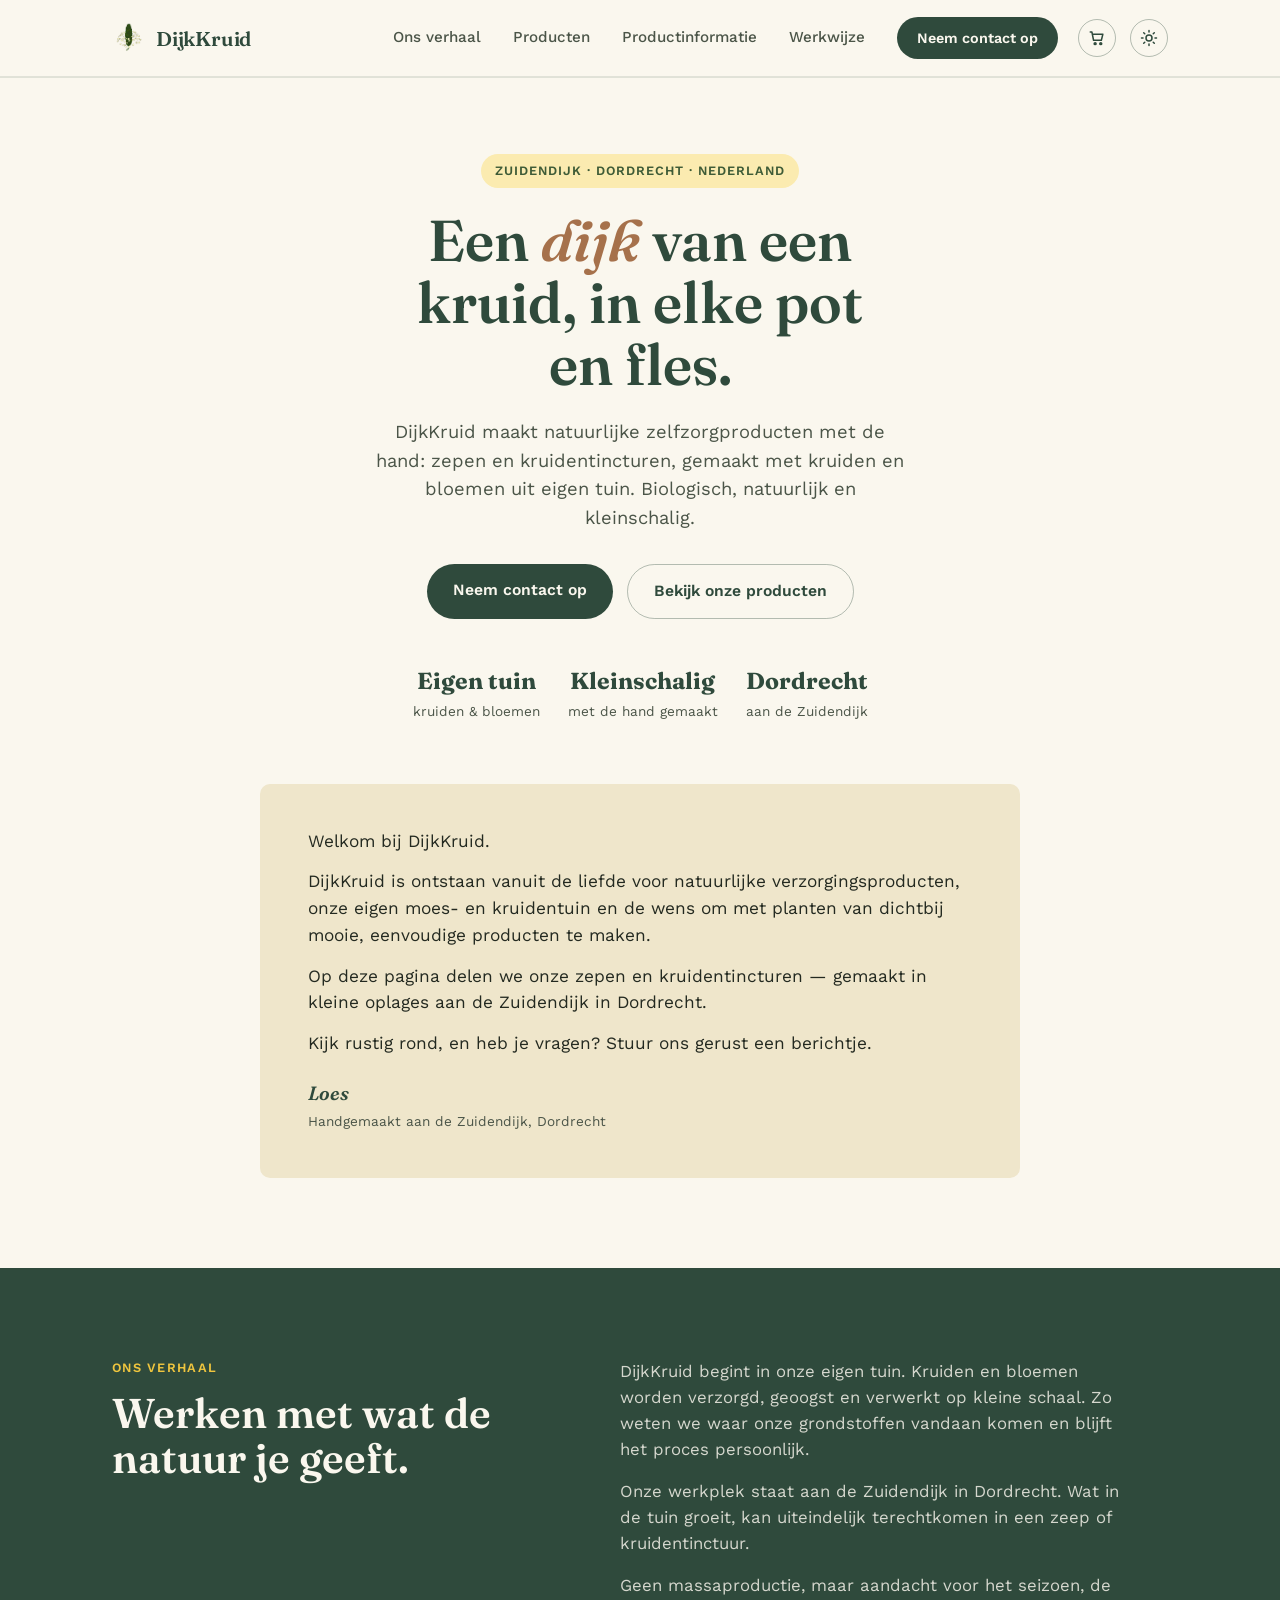
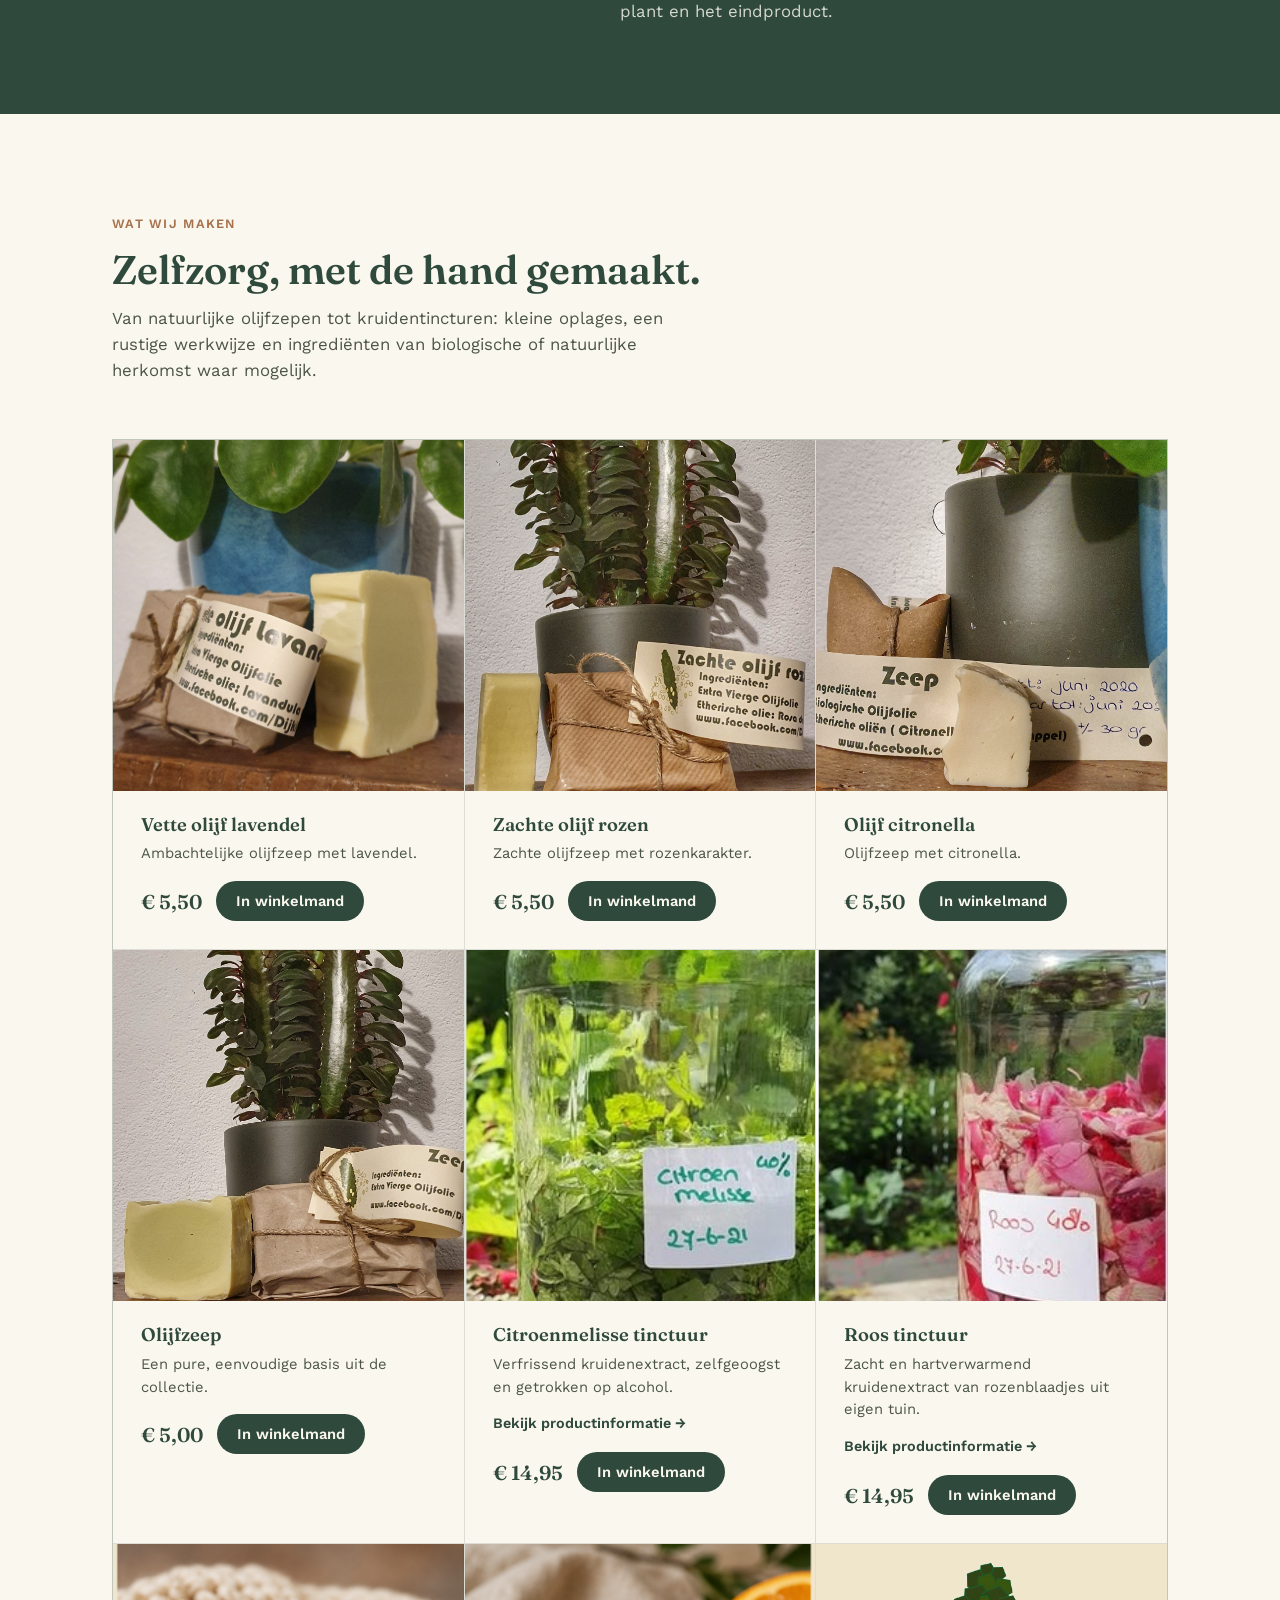
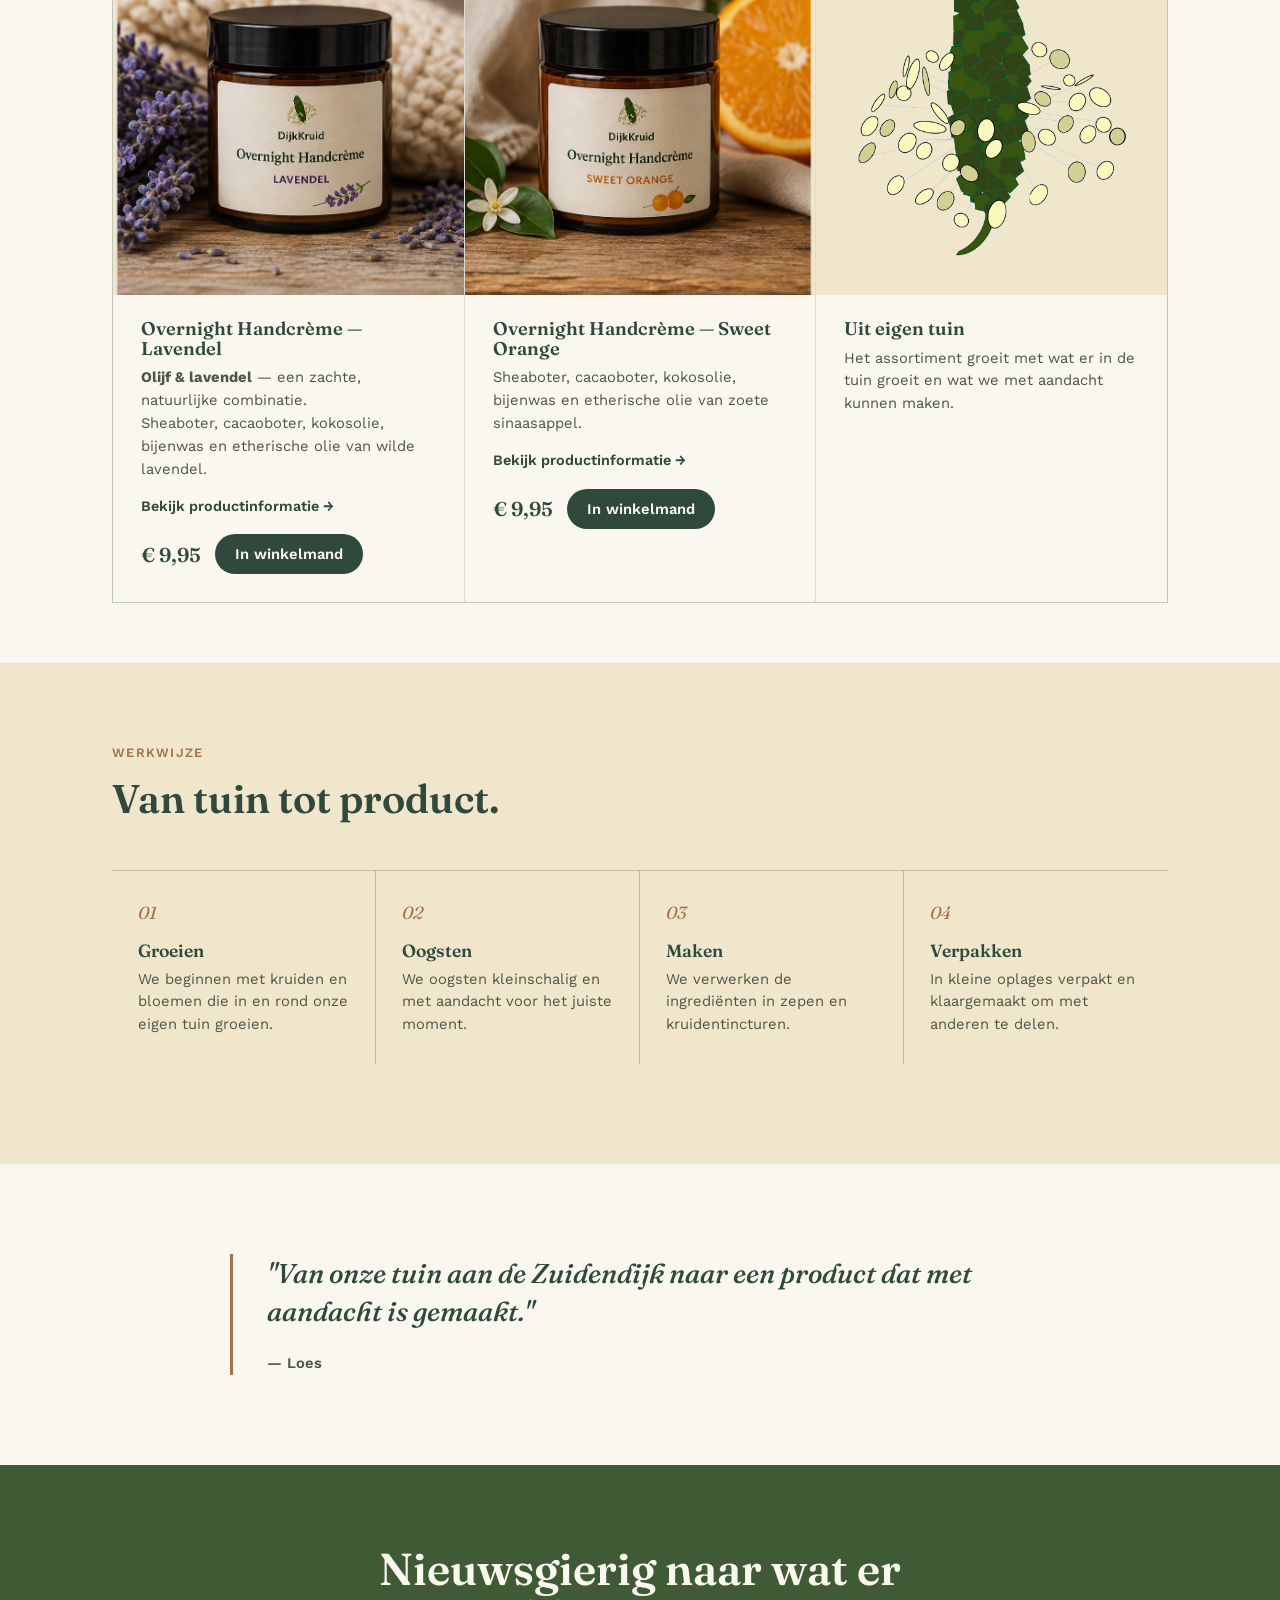
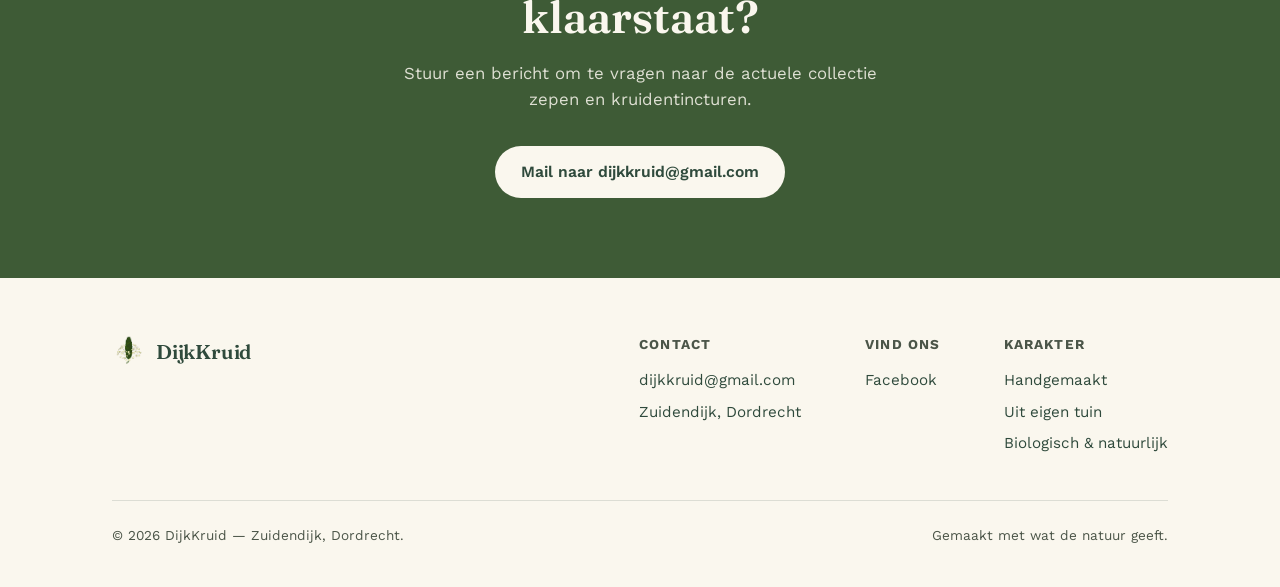
==== commit 94634170: "Add files via upload" ====
--- a/index.html
+++ b/index.html
@@ -116,14 +116,14 @@
 <div class="product-card"><a class="product-photo" href="producten.html#tinctuur-citroenmelisse" aria-label="Bekijk productinformatie Citroenmelisse tinctuur"><img src="images/tinctuur-citroenmelisse.jpg" alt="DijkKruid citroenmelisse tinctuur in een glazen pot"></a><div class="product-copy"><h3>Citroenmelisse tinctuur</h3><p>Verfrissend kruidenextract, zelfgeoogst en getrokken op alcohol.</p><a class="product-link" href="producten.html#tinctuur-citroenmelisse">Bekijk productinformatie →</a></div></div>
 <div class="product-card"><a class="product-photo" href="producten.html#tinctuur-roos" aria-label="Bekijk productinformatie Roos tinctuur"><img src="images/tinctuur-roos.jpg" alt="DijkKruid roos tinctuur in een glazen pot"></a><div class="product-copy"><h3>Roos tinctuur</h3><p>Zacht en hartverwarmend kruidenextract van rozenblaadjes uit eigen tuin.</p><a class="product-link" href="producten.html#tinctuur-roos">Bekijk productinformatie →</a></div></div>
 <div class="product-card">
-  <a class="product-photo" href="producten.html#lavendel" aria-label="Bekijk Overnight Handcrème Lavendel">
+  <a class="product-photo" href="producten.html#lavendel-overnight" aria-label="Bekijk Overnight Handcrème Lavendel">
     <img src="images/overnight-handcreme-lavendel.png" alt="Overnight Handcrème Lavendel">
   </a>
   <div class="product-copy">
     <h3>Overnight Handcrème — Lavendel</h3>
     <p><b>Olijf &amp; lavendel</b> — een zachte, natuurlijke combinatie.</p>
     <p>Sheaboter, cacaoboter, kokosolie, bijenwas en etherische olie van wilde lavendel.</p>
-    <a class="product-link" href="producten.html#lavendel">Bekijk productinformatie →</a>
+    <a class="product-link" href="producten.html#lavendel-overnight">Bekijk productinformatie →</a>
   </div>
 </div>
 <div class="product-card">
@@ -163,5 +163,6 @@
 function toggleTheme(){setTheme(currentTheme()==='dark'?'light':'dark');}
 document.getElementById('themeToggle').addEventListener('click',toggleTheme);
 </script>
+<script src="shop.js" defer></script>
 </body>
 </html>
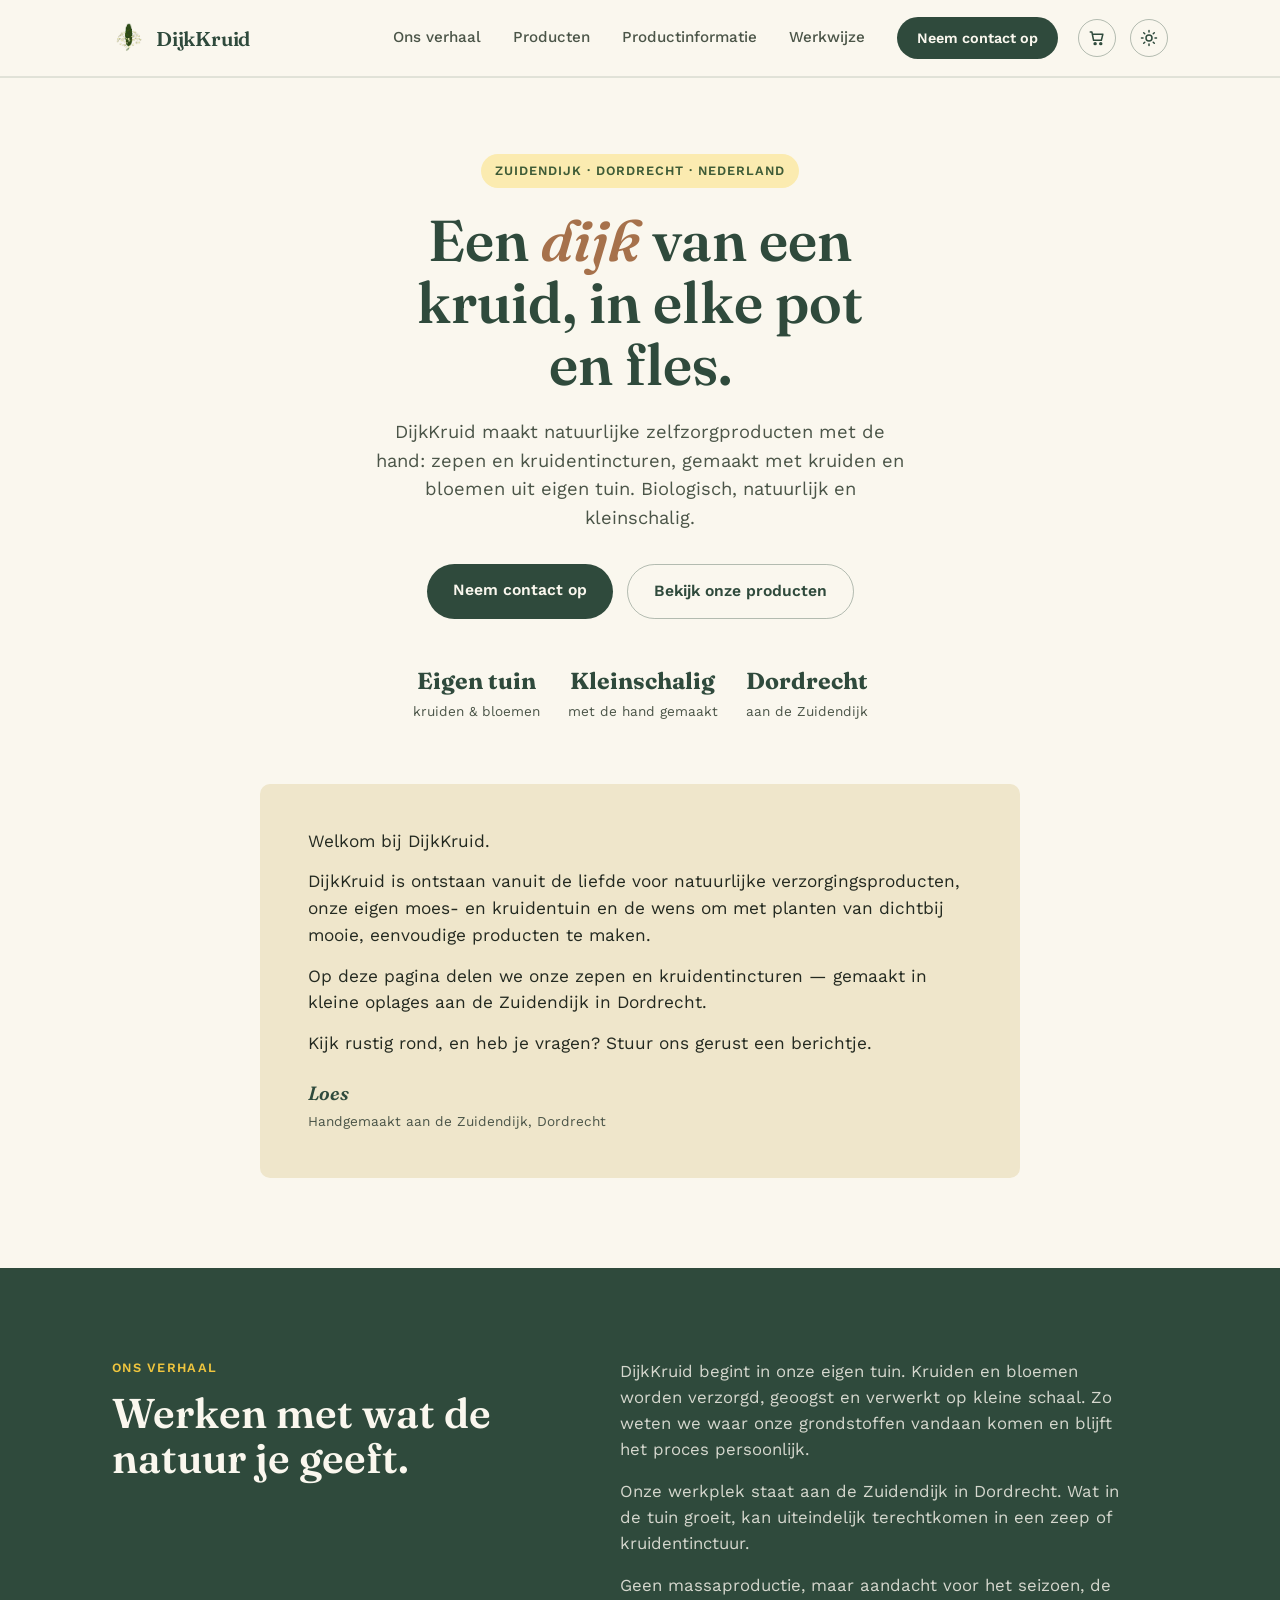
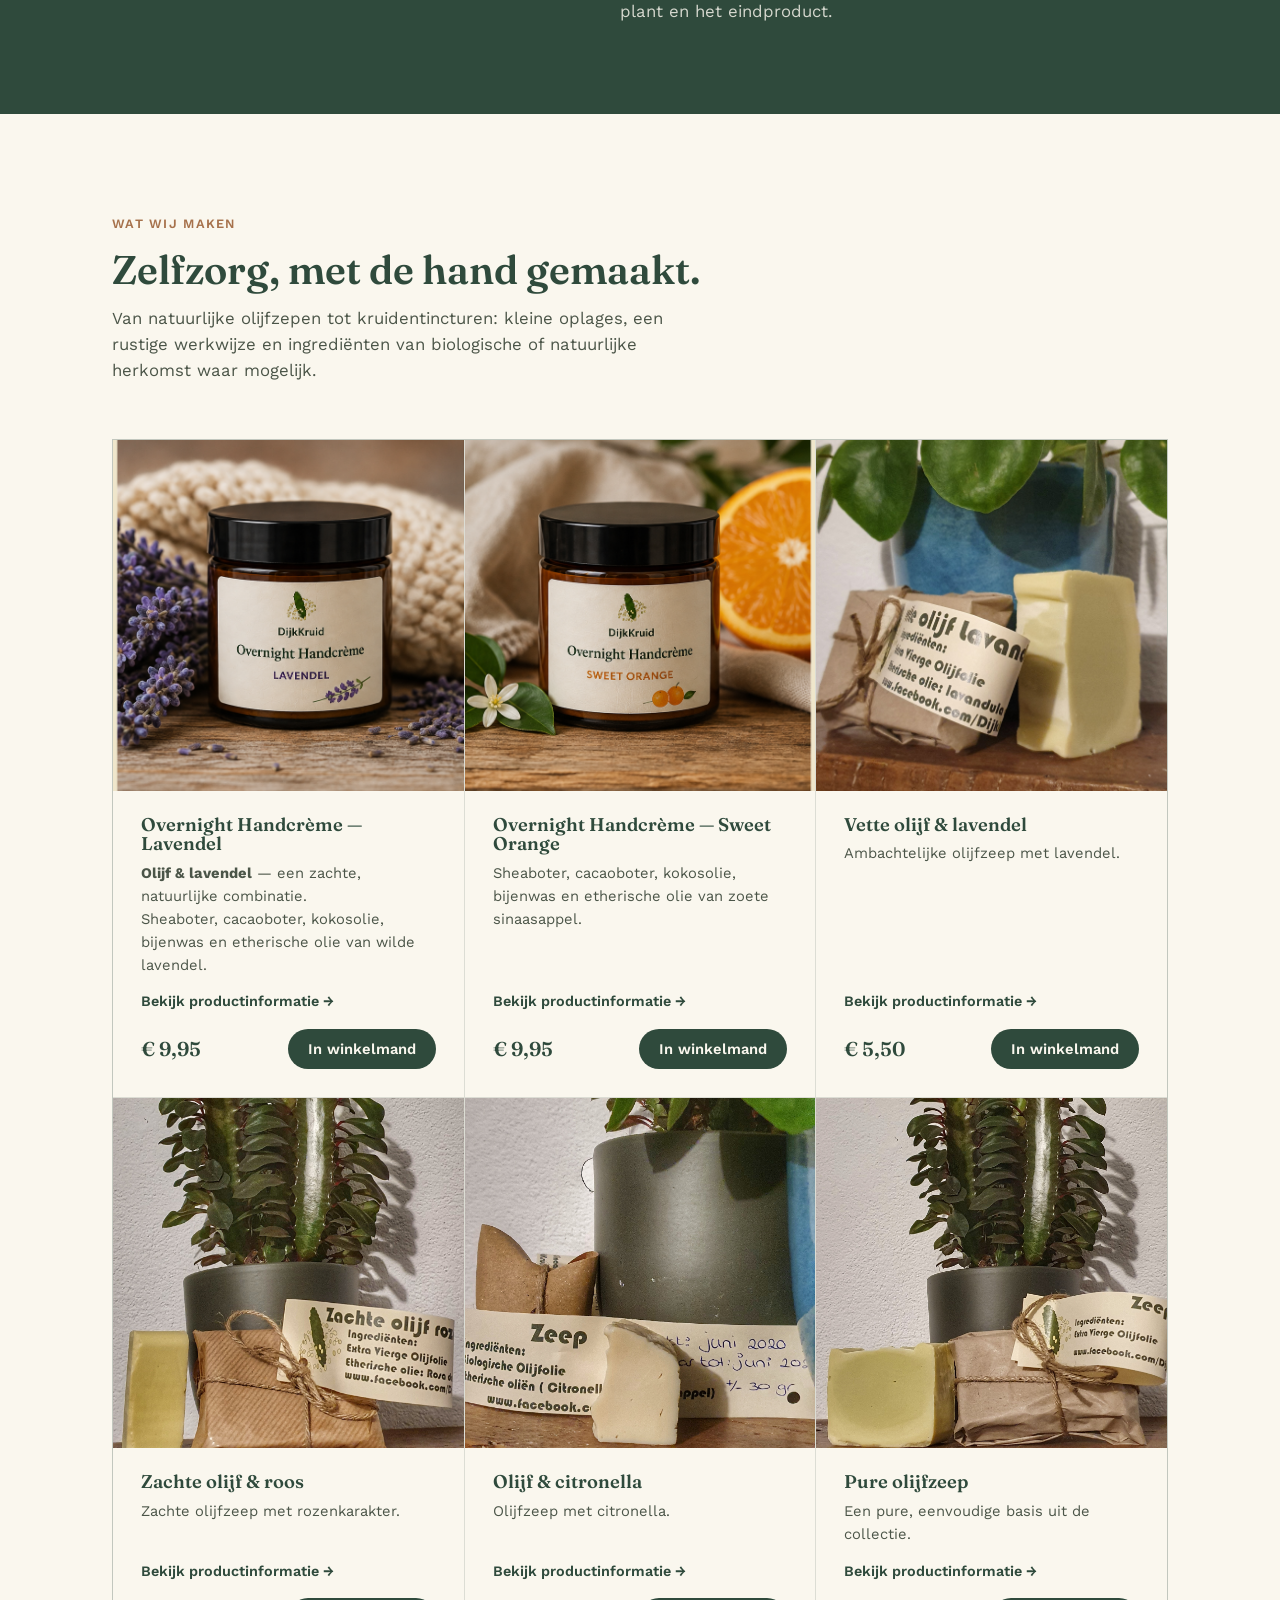
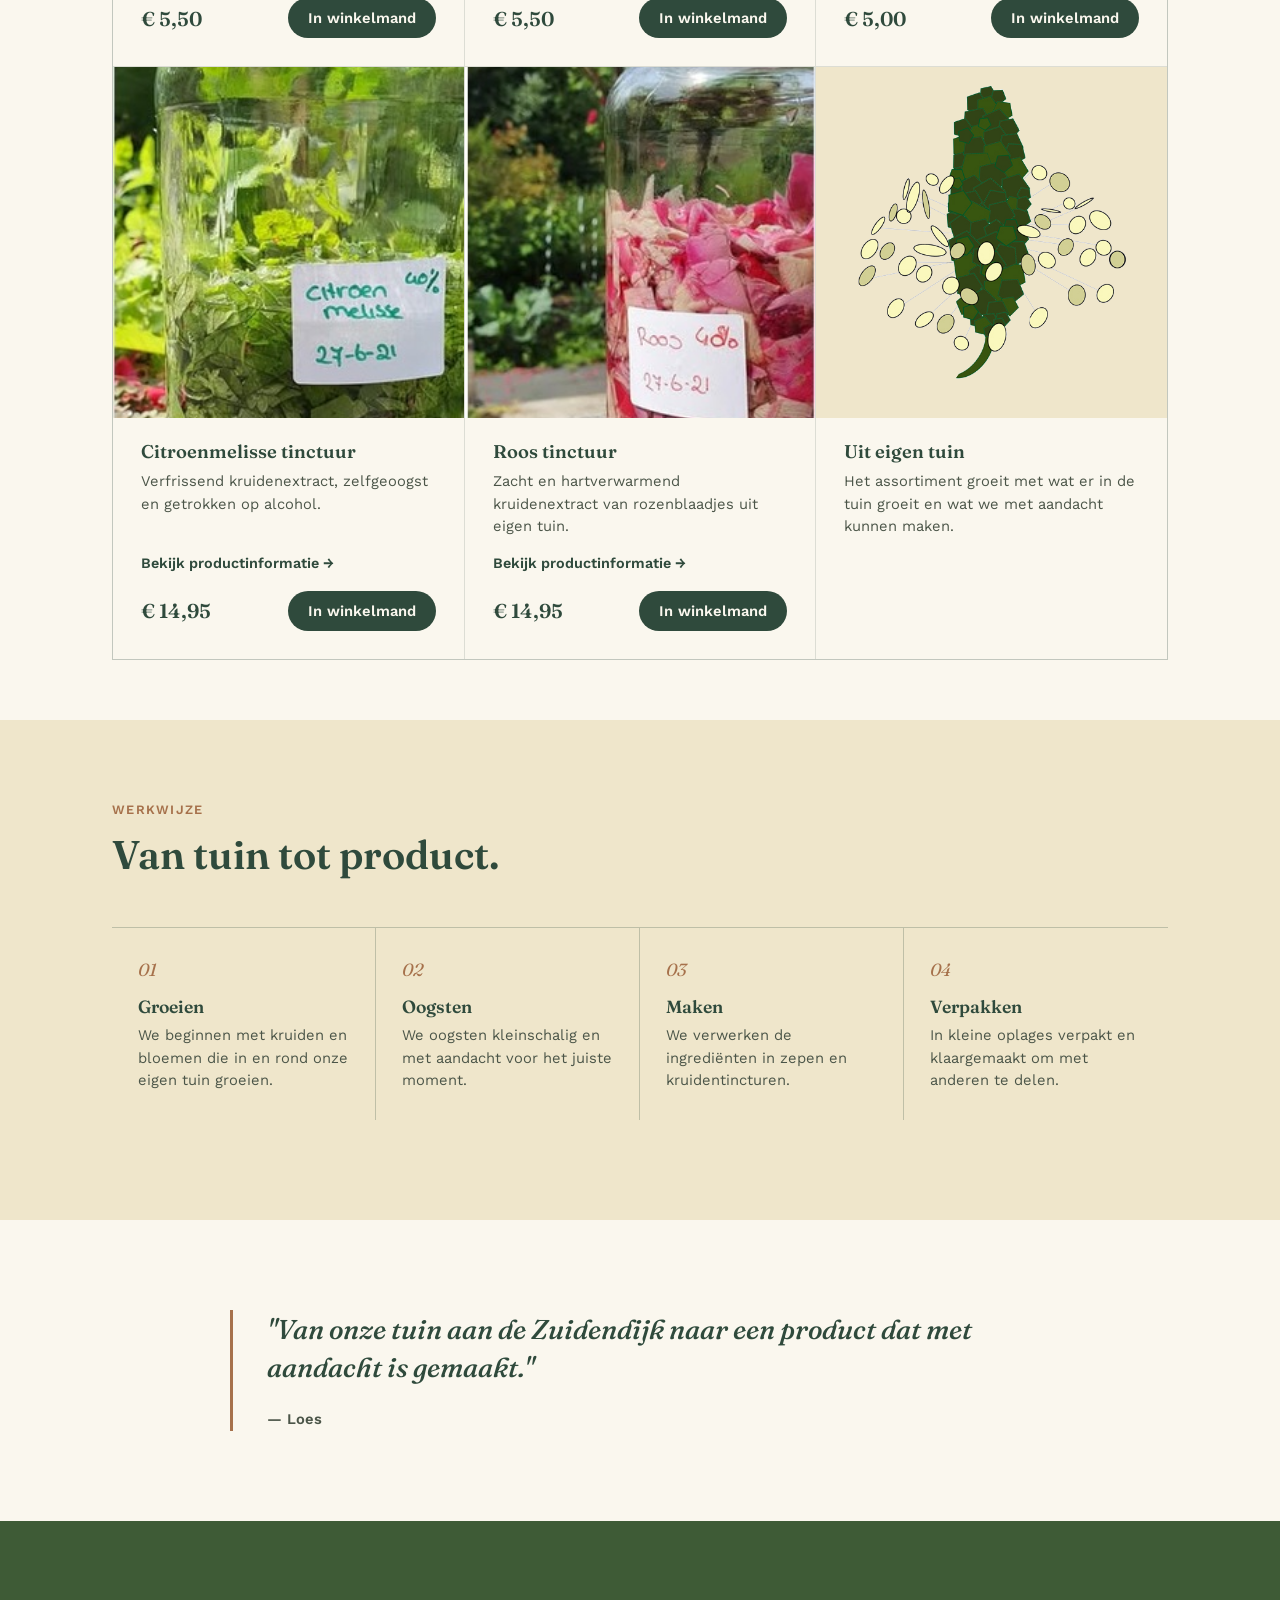
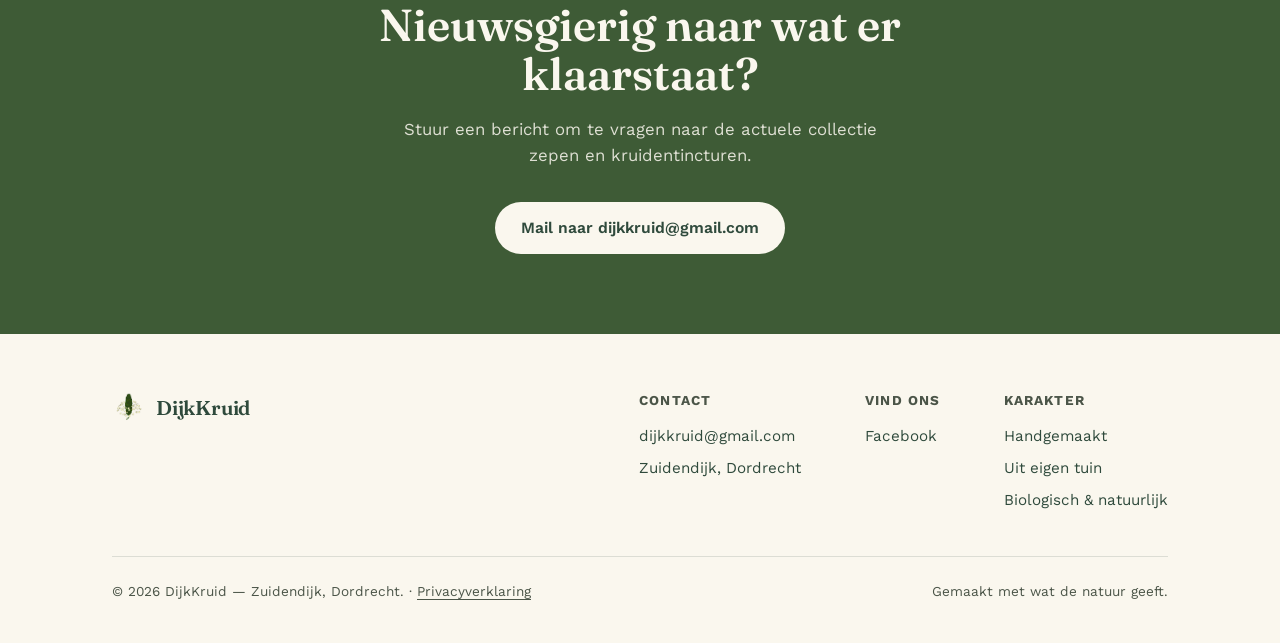
==== commit b1e8cb5e: "Add files via upload" ====
--- a/index.html
+++ b/index.html
@@ -6,10 +6,11 @@
 <meta name="description" content="DijkKruid — handgemaakte natuurlijke zelfzorgproducten uit eigen tuin aan de Zuidendijk in Dordrecht.">
 <script>try{var t=localStorage.getItem('dijkkruid-theme');if(t==='dark'||t==='light')document.documentElement.setAttribute('data-theme',t);}catch(e){}</script>
 <title>DijkKruid — Handgemaakte natuurlijke zelfzorgproducten</title>
-<link rel="preconnect" href="https://fonts.googleapis.com">
-<link rel="preconnect" href="https://fonts.gstatic.com" crossorigin>
-<link href="https://fonts.googleapis.com/css2?family=Fraunces:ital,opsz,wght@0,9..144,400;0,9..144,600;1,9..144,500;1,9..144,600&family=Work+Sans:wght@400;500;600;700&display=swap" rel="stylesheet">
 <style>
+@font-face{font-family:'Fraunces';font-style:normal;font-weight:400 700;font-display:swap;src:url('fonts/fraunces-latin-var.woff') format('woff')}
+@font-face{font-family:'Fraunces';font-style:italic;font-weight:400 700;font-display:swap;src:url('fonts/fraunces-italic-latin-var.woff') format('woff')}
+@font-face{font-family:'Work Sans';font-style:normal;font-weight:400 700;font-display:swap;src:url('fonts/worksans-latin-var.woff') format('woff')}
+@font-face{font-family:'Work Sans';font-style:italic;font-weight:400 700;font-display:swap;src:url('fonts/worksans-italic-latin-var.woff') format('woff')}
 :root{--linen:#FAF7EE;--dike:#2F4A3C;--leaf:#6B8552;--leaf-dark:#3E5B36;--clay:#A6714B;--straw:#EFE6CB;--sun:#EFC53E;--sun-soft:#FBEBB0;--ink:#232920;--ink-soft:#4B5548;--heading:var(--dike);--surface:#ffffff;--on-accent:#FAF7EE;color-scheme:light;}
 *{box-sizing:border-box;margin:0;padding:0}html{scroll-behavior:smooth}body{background:var(--linen);color:var(--ink);font-family:'Work Sans',sans-serif;line-height:1.55;overflow-x:hidden;transition:background .2s ease,color .2s ease}
 h1,h2,h3,.display{font-family:'Fraunces',serif;font-weight:600;color:var(--heading);line-height:1.08}a{color:inherit}img{display:block;max-width:100%}
@@ -77,6 +78,12 @@
   :root:not([data-theme="light"]) .footer-col a,:root:not([data-theme="light"]) .footer-col p{color:var(--heading)}
 }
 
+
+/* ---- Kaarten: link, prijs en knop staan altijd onderaan op dezelfde plek ---- */
+.product-card{display:flex;flex-direction:column}
+.product-copy{flex:1;display:flex;flex-direction:column}
+.product-link{align-self:flex-start;margin-top:auto;padding-top:14px}
+.footer-bottom a{color:inherit;text-decoration:underline;text-underline-offset:3px}
 </style>
 
 </head>
@@ -108,31 +115,8 @@
 
 
 <section class="producten" id="producten"><div class="wrap"><div class="section-head"><span class="story-label">Wat wij maken</span><h2 class="display">Zelfzorg, met de hand gemaakt.</h2><p>Van natuurlijke olijfzepen tot kruidentincturen: kleine oplages, een rustige werkwijze en ingrediënten van biologische of natuurlijke herkomst waar mogelijk.</p></div>
-<div class="product-grid">
-<div class="product-card"><a class="product-photo" href="producten.html#olijf-lavendel" aria-label="Bekijk productinformatie Vette olijf & lavendel"><img src="images/olijf-lavendel.jpeg" alt="DijkKruid vette olijf lavendel zeep"></a><div class="product-copy"><h3>Vette olijf lavendel</h3><p>Ambachtelijke olijfzeep met lavendel.</p></div></div>
-<div class="product-card"><a class="product-photo" href="producten.html#olijf-roos" aria-label="Bekijk productinformatie Zachte olijf & roos"><img src="images/olijf-rozen.jpeg" alt="DijkKruid zachte olijf rozen zeep"></a><div class="product-copy"><h3>Zachte olijf rozen</h3><p>Zachte olijfzeep met rozenkarakter.</p></div></div>
-<div class="product-card"><a class="product-photo" href="producten.html#olijf-citronella" aria-label="Bekijk productinformatie Olijf & citronella"><img src="images/olijf-citronella.jpeg" alt="DijkKruid olijf citronella zeep"></a><div class="product-copy"><h3>Olijf citronella</h3><p>Olijfzeep met citronella.</p></div></div>
-<div class="product-card"><a class="product-photo" href="producten.html#pure-olijf" aria-label="Bekijk productinformatie Pure olijfzeep"><img src="images/olijfzeep.jpeg" alt="DijkKruid olijfzeep"></a><div class="product-copy"><h3>Olijfzeep</h3><p>Een pure, eenvoudige basis uit de collectie.</p></div></div>
-<div class="product-card"><a class="product-photo" href="producten.html#tinctuur-citroenmelisse" aria-label="Bekijk productinformatie Citroenmelisse tinctuur"><img src="images/tinctuur-citroenmelisse.jpg" alt="DijkKruid citroenmelisse tinctuur in een glazen pot"></a><div class="product-copy"><h3>Citroenmelisse tinctuur</h3><p>Verfrissend kruidenextract, zelfgeoogst en getrokken op alcohol.</p><a class="product-link" href="producten.html#tinctuur-citroenmelisse">Bekijk productinformatie →</a></div></div>
-<div class="product-card"><a class="product-photo" href="producten.html#tinctuur-roos" aria-label="Bekijk productinformatie Roos tinctuur"><img src="images/tinctuur-roos.jpg" alt="DijkKruid roos tinctuur in een glazen pot"></a><div class="product-copy"><h3>Roos tinctuur</h3><p>Zacht en hartverwarmend kruidenextract van rozenblaadjes uit eigen tuin.</p><a class="product-link" href="producten.html#tinctuur-roos">Bekijk productinformatie →</a></div></div>
-<div class="product-card">
-  <a class="product-photo" href="producten.html#lavendel-overnight" aria-label="Bekijk Overnight Handcrème Lavendel">
-    <img src="images/overnight-handcreme-lavendel.png" alt="Overnight Handcrème Lavendel">
-  </a>
-  <div class="product-copy">
-    <h3>Overnight Handcrème — Lavendel</h3>
-    <p><b>Olijf &amp; lavendel</b> — een zachte, natuurlijke combinatie.</p>
-    <p>Sheaboter, cacaoboter, kokosolie, bijenwas en etherische olie van wilde lavendel.</p>
-    <a class="product-link" href="producten.html#lavendel-overnight">Bekijk productinformatie →</a>
-  </div>
-</div>
-<div class="product-card">
-  <a class="product-photo" href="producten.html#sweet-orange" aria-label="Bekijk Overnight Handcrème Sweet Orange">
-    <img src="images/overnight-handcreme-sweet-orange.png" alt="Productinformatie Overnight Handcrème Sweet Orange">
-  </a>
-  <div class="product-copy"><h3>Overnight Handcrème — Sweet Orange</h3><p>Sheaboter, cacaoboter, kokosolie, bijenwas en etherische olie van zoete sinaasappel.</p><a class="product-link" href="producten.html#sweet-orange">Bekijk productinformatie →</a></div>
-</div>
-<div class="product-card"><div class="product-photo"><img src="images/dijkkruid-logo.png" alt="DijkKruid logo"></div><div class="product-copy"><h3>Uit eigen tuin</h3><p>Het assortiment groeit met wat er in de tuin groeit en wat we met aandacht kunnen maken.</p></div></div>
+<div class="product-grid" id="productGrid" aria-live="polite">
+<div class="product-card" data-static="true"><div class="product-photo"><img src="images/dijkkruid-logo.png" alt="DijkKruid logo"></div><div class="product-copy"><h3>Uit eigen tuin</h3><p>Het assortiment groeit met wat er in de tuin groeit en wat we met aandacht kunnen maken.</p></div></div>
 </div></div></section>
 
 
@@ -147,7 +131,7 @@
 
 <section class="cta-band" id="bestellen"><div class="wrap"><h2 class="display">Nieuwsgierig naar wat er klaarstaat?</h2><p>Stuur een bericht om te vragen naar de actuele collectie zepen en kruidentincturen.</p><a href="mailto:dijkkruid@gmail.com" class="btn btn-primary">Mail naar dijkkruid@gmail.com</a></div></section>
 
-<footer><div class="wrap"><div class="footer-grid"><a href="#" class="logo"><img src="images/dijkkruid-logo.png" alt="DijkKruid logo">DijkKruid</a><div class="footer-cols"><div class="footer-col"><h4>Contact</h4><a href="mailto:dijkkruid@gmail.com">dijkkruid@gmail.com</a><p>Zuidendijk, Dordrecht</p></div><div class="footer-col"><h4>Vind ons</h4><a href="https://www.facebook.com/DijkKruid/" target="_blank" rel="noopener">Facebook</a></div><div class="footer-col"><h4>Karakter</h4><p>Handgemaakt</p><p>Uit eigen tuin</p><p>Biologisch &amp; natuurlijk</p></div></div></div><div class="footer-bottom"><span>© 2026 DijkKruid — Zuidendijk, Dordrecht.</span><span>Gemaakt met wat de natuur geeft.</span></div></div></footer>
+<footer><div class="wrap"><div class="footer-grid"><a href="#" class="logo"><img src="images/dijkkruid-logo.png" alt="DijkKruid logo">DijkKruid</a><div class="footer-cols"><div class="footer-col"><h4>Contact</h4><a href="mailto:dijkkruid@gmail.com">dijkkruid@gmail.com</a><p>Zuidendijk, Dordrecht</p></div><div class="footer-col"><h4>Vind ons</h4><a href="https://www.facebook.com/DijkKruid/" target="_blank" rel="noopener">Facebook</a></div><div class="footer-col"><h4>Karakter</h4><p>Handgemaakt</p><p>Uit eigen tuin</p><p>Biologisch &amp; natuurlijk</p></div></div></div><div class="footer-bottom"><span>© 2026 DijkKruid — Zuidendijk, Dordrecht. · <a href="privacy.html">Privacyverklaring</a></span><span>Gemaakt met wat de natuur geeft.</span></div></div></footer>
 
 <script>
 const menuBtn=document.getElementById('menuBtn'),mobileMenu=document.getElementById('mobileMenu');
@@ -163,6 +147,7 @@
 function toggleTheme(){setTheme(currentTheme()==='dark'?'light':'dark');}
 document.getElementById('themeToggle').addEventListener('click',toggleTheme);
 </script>
+<script src="catalog.js" defer></script>
 <script src="shop.js" defer></script>
 </body>
 </html>
